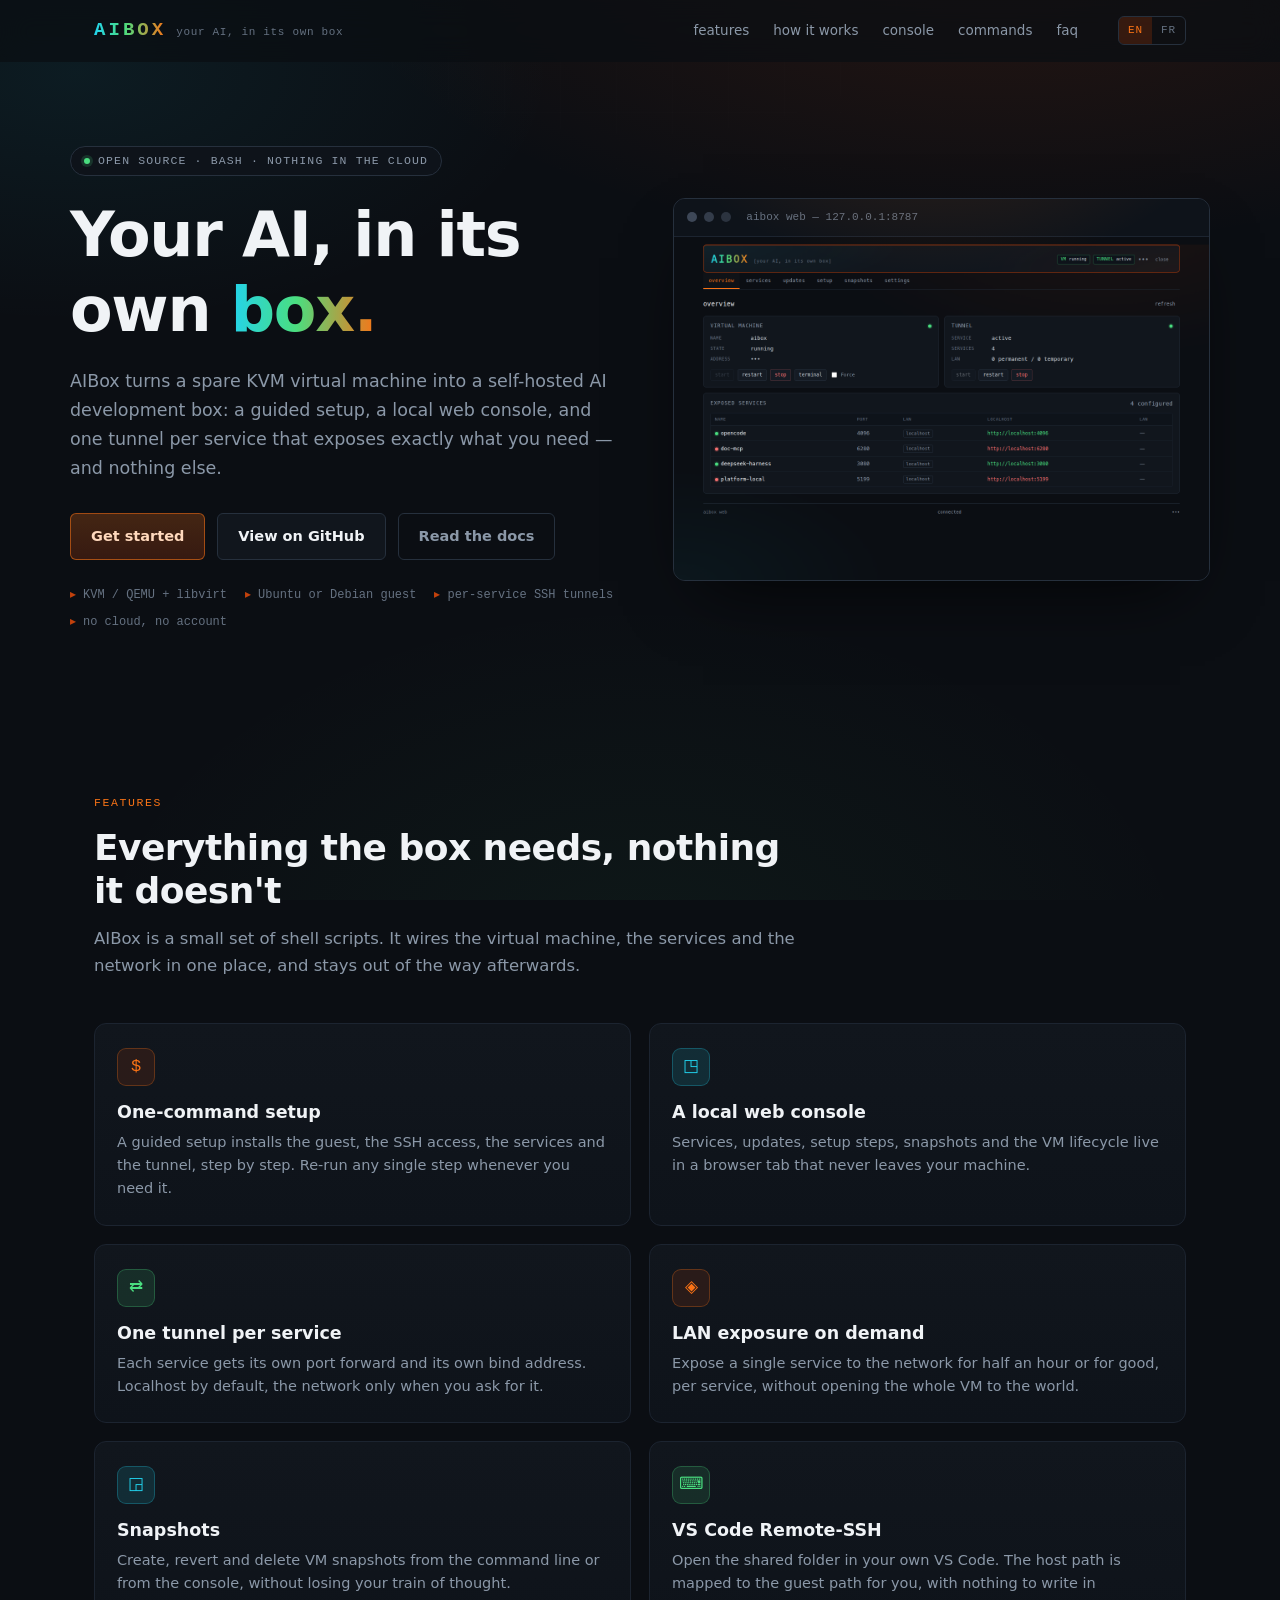
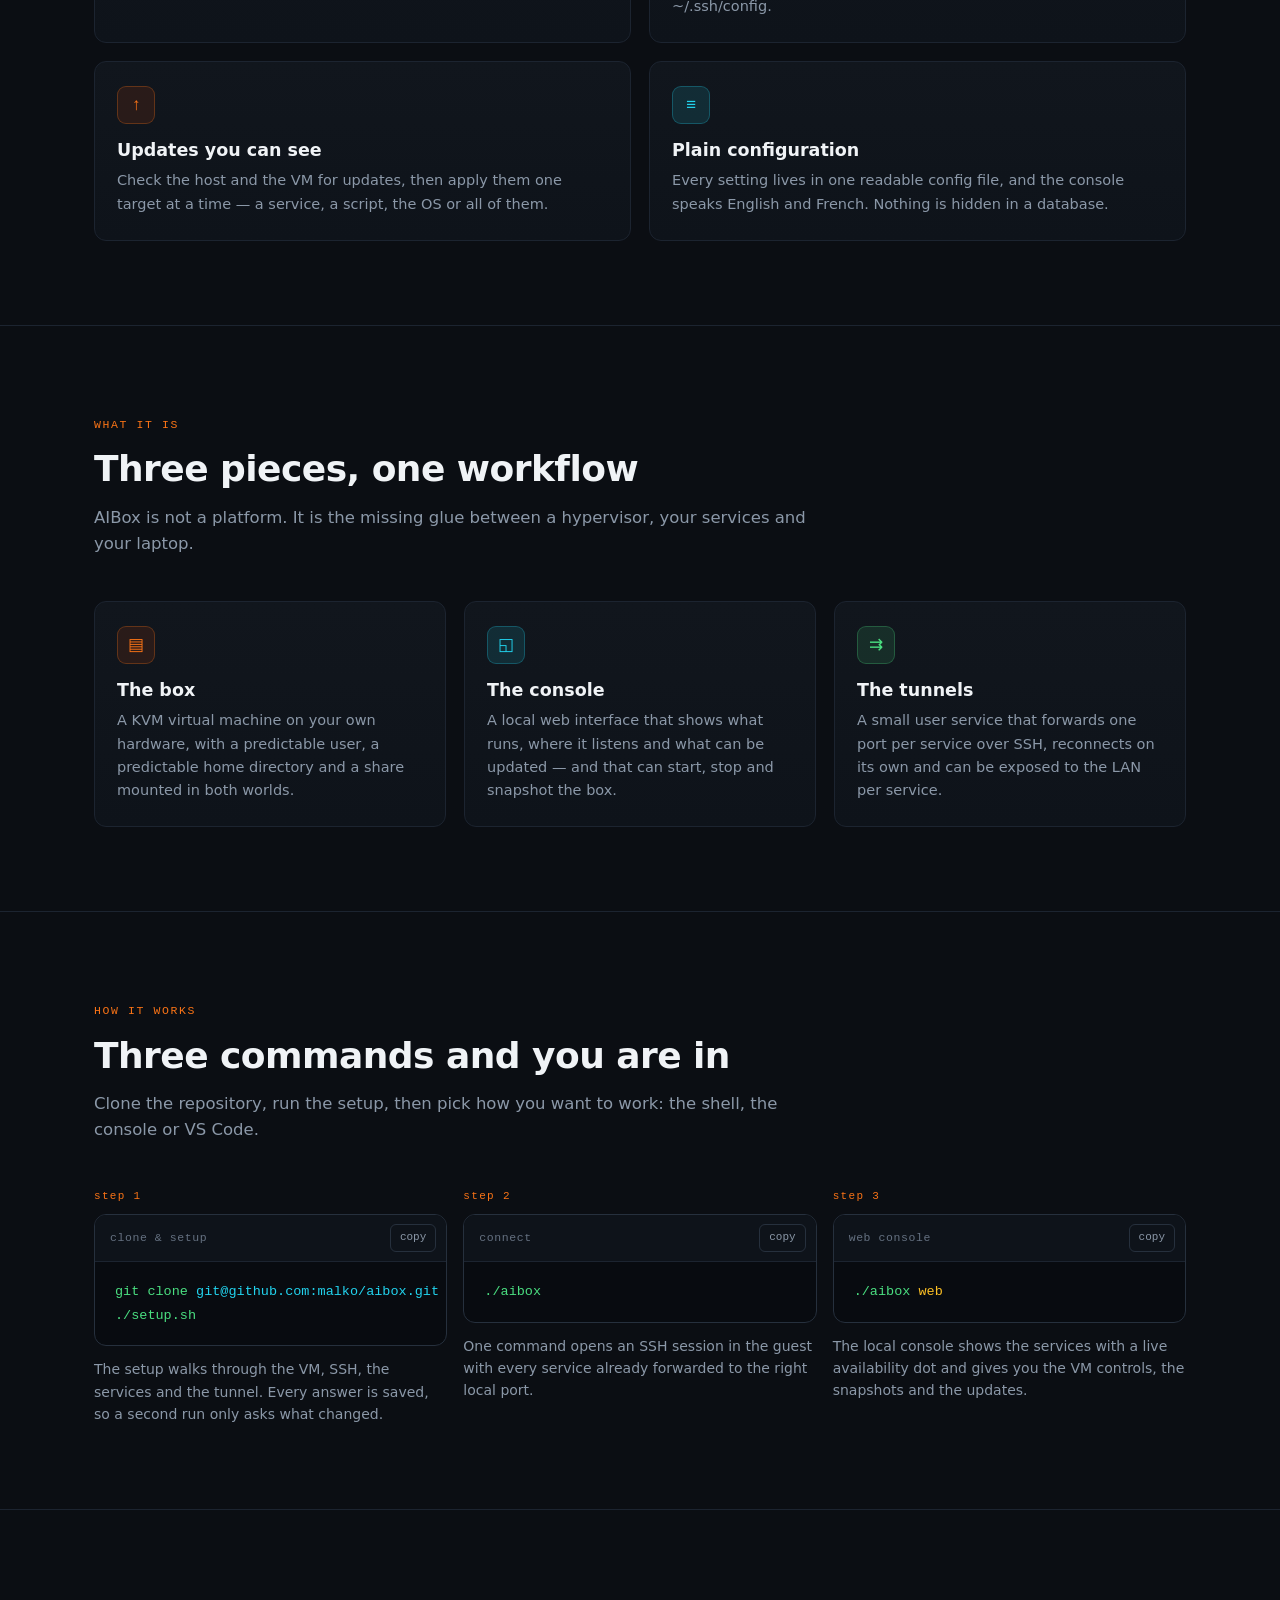
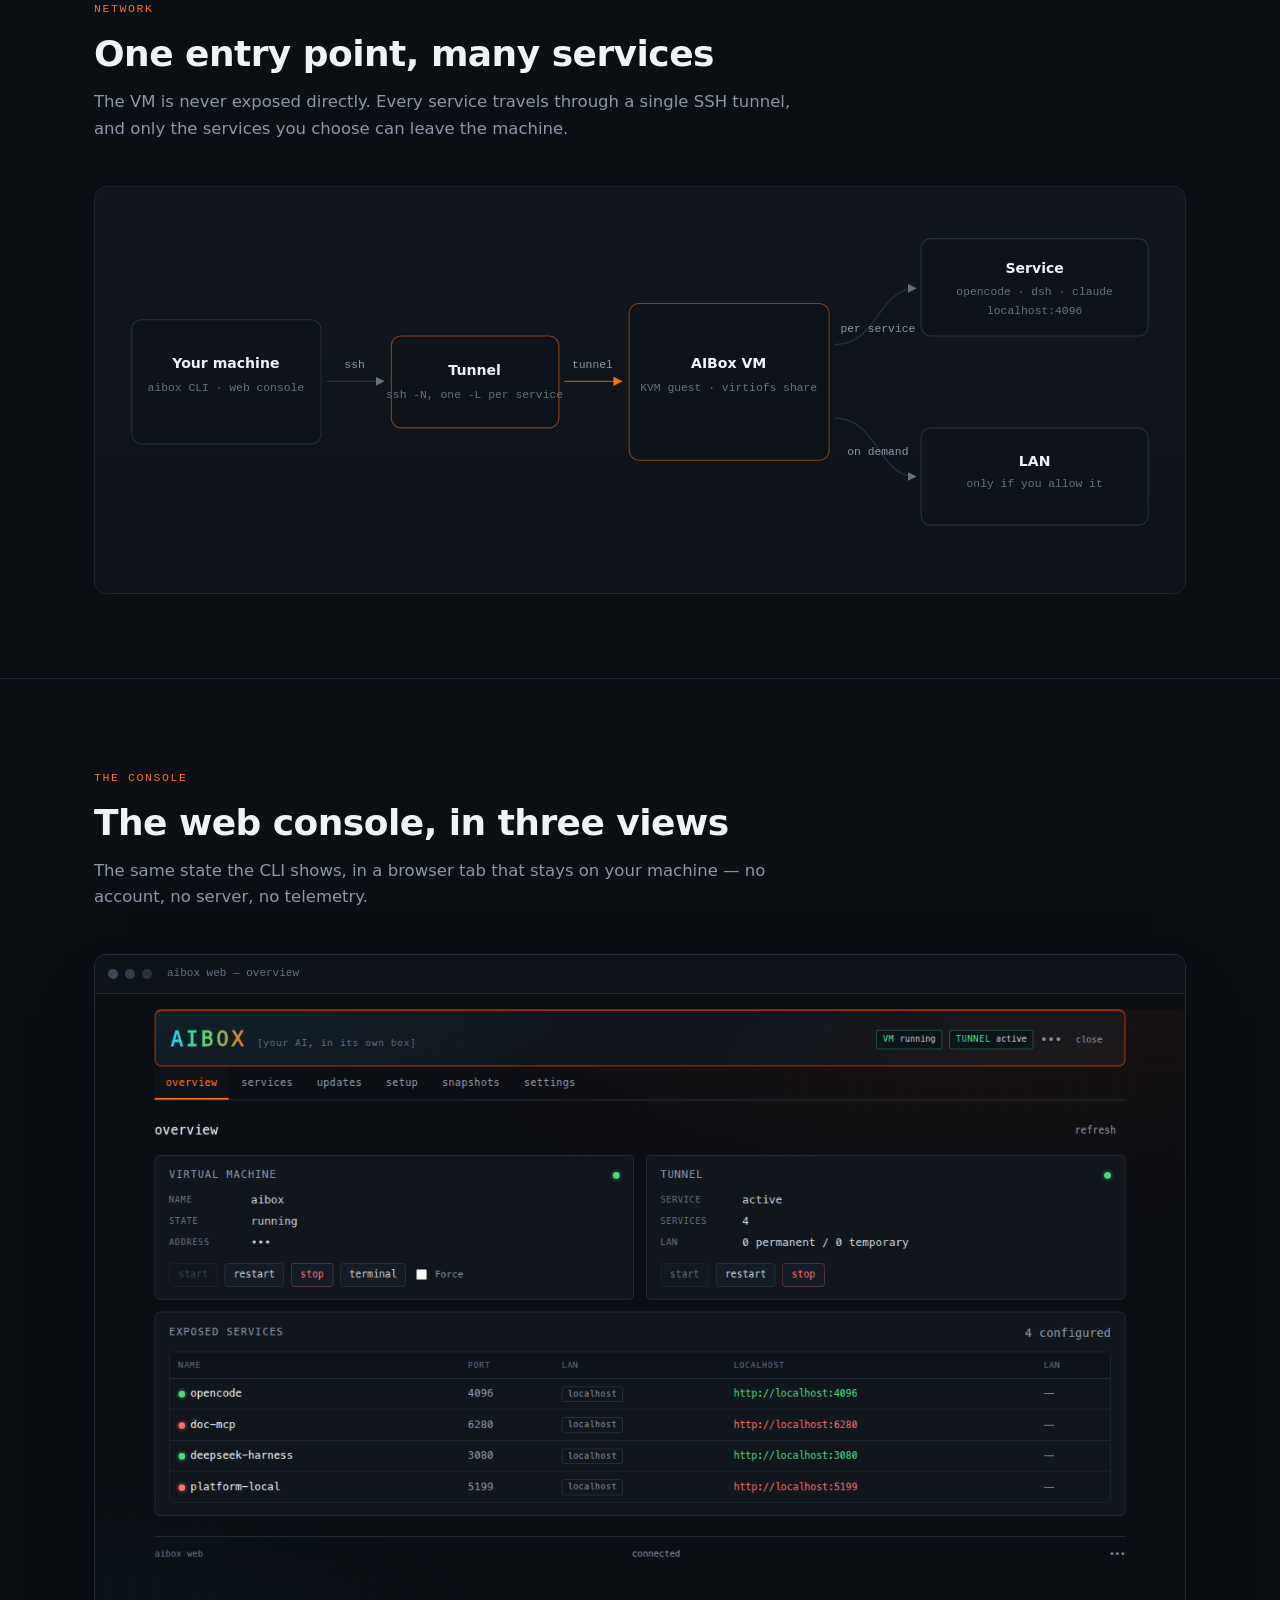
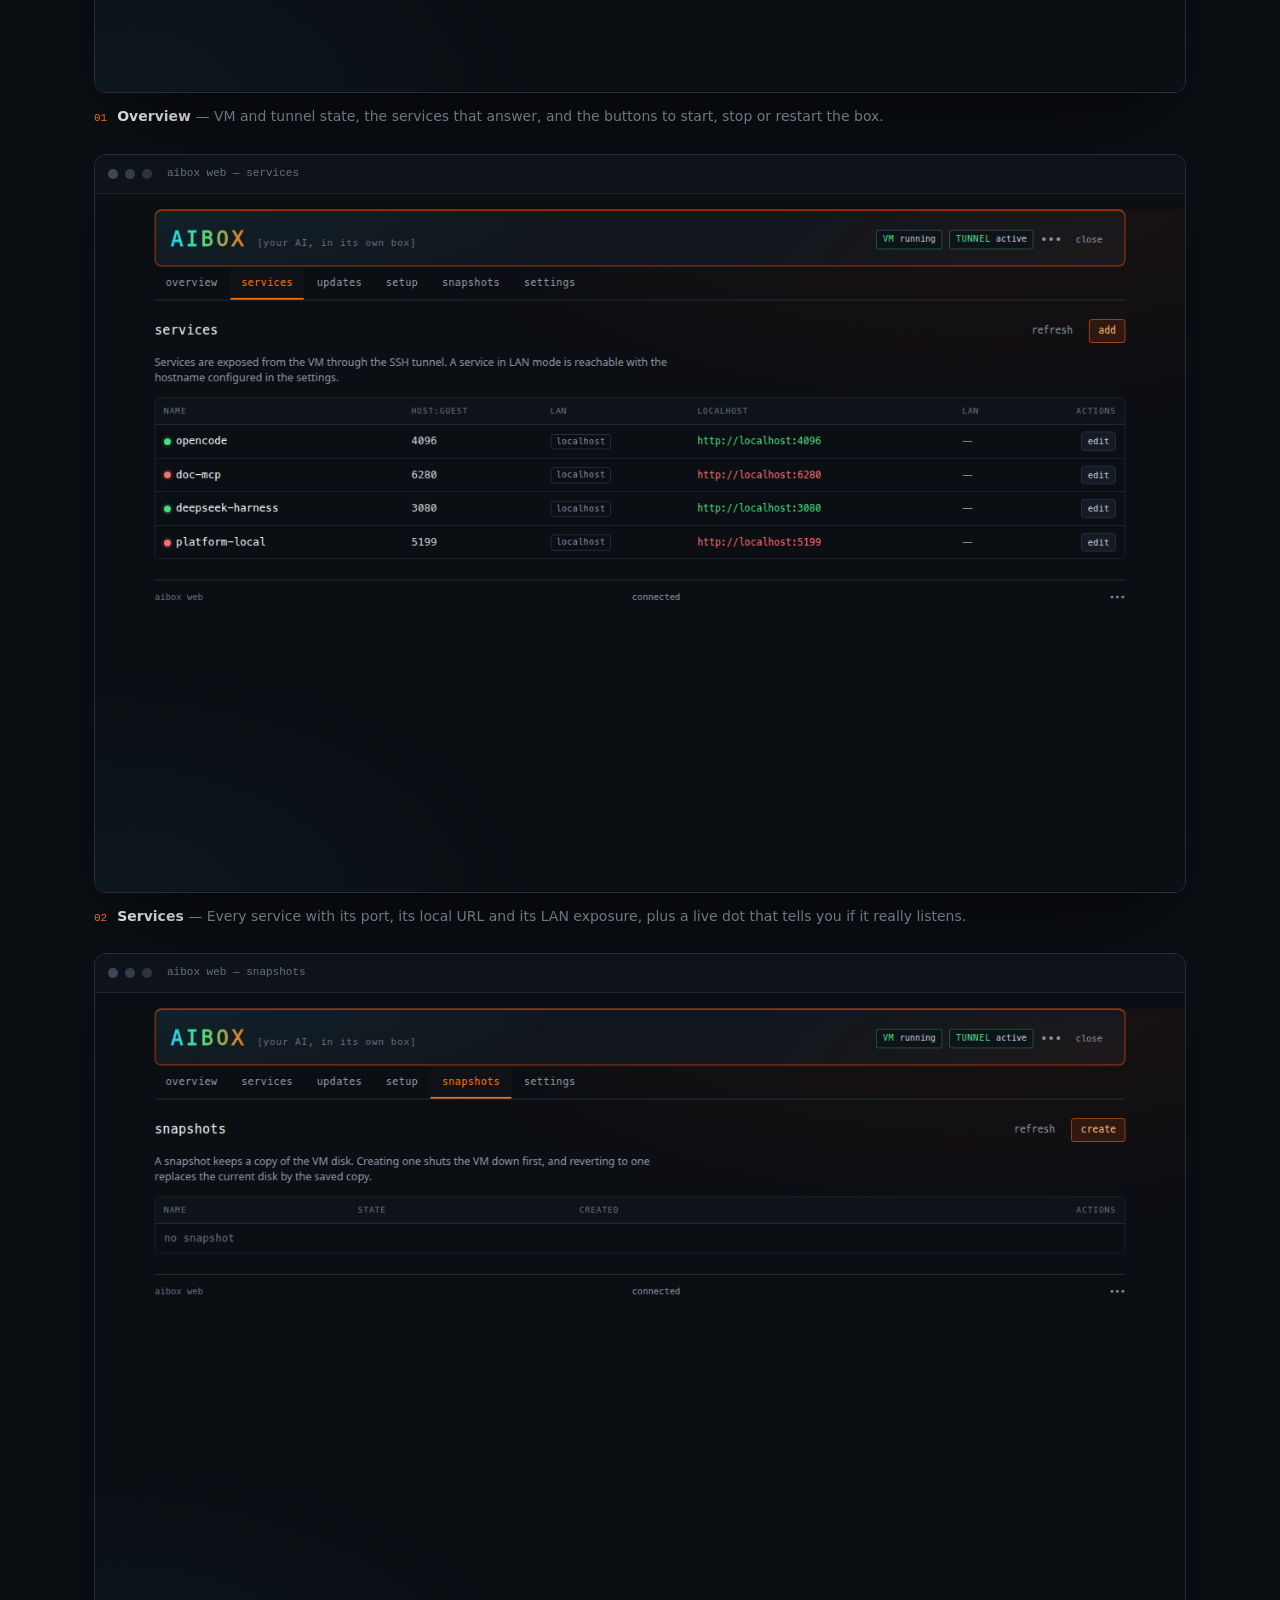
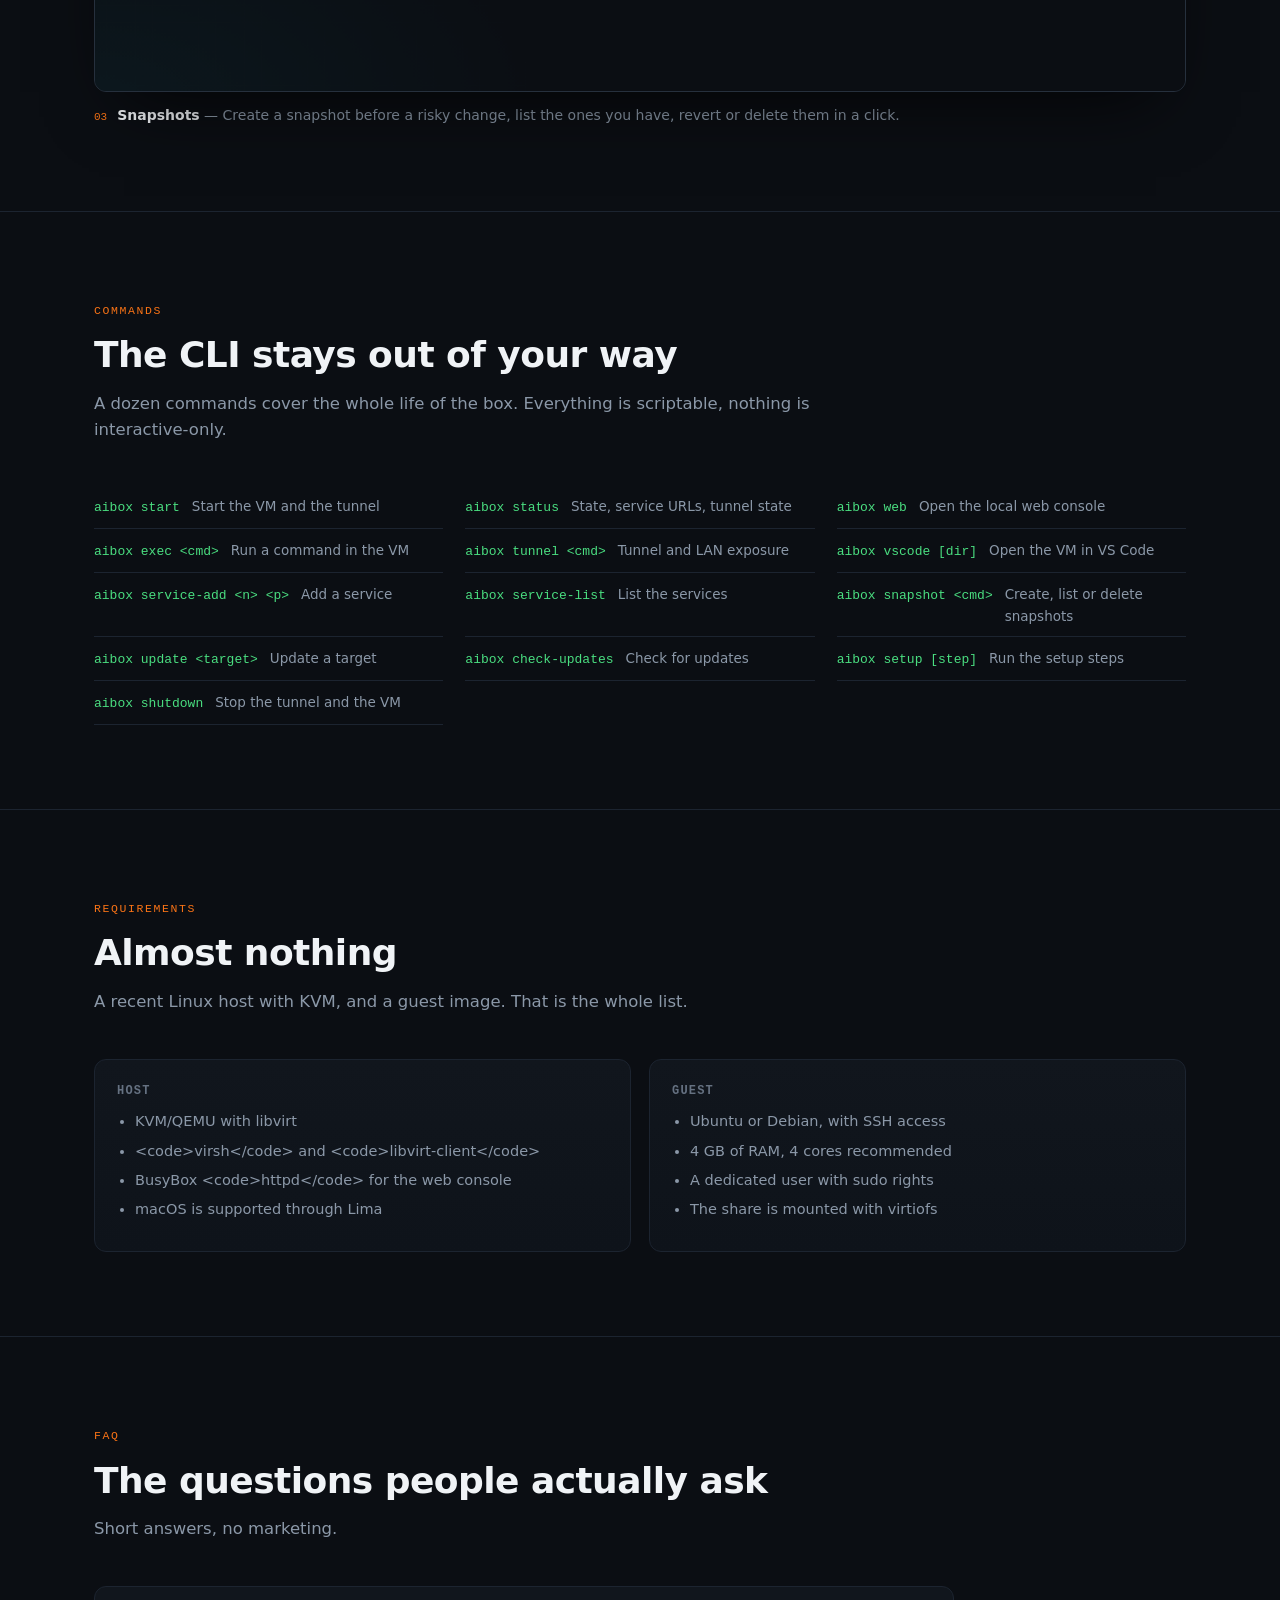
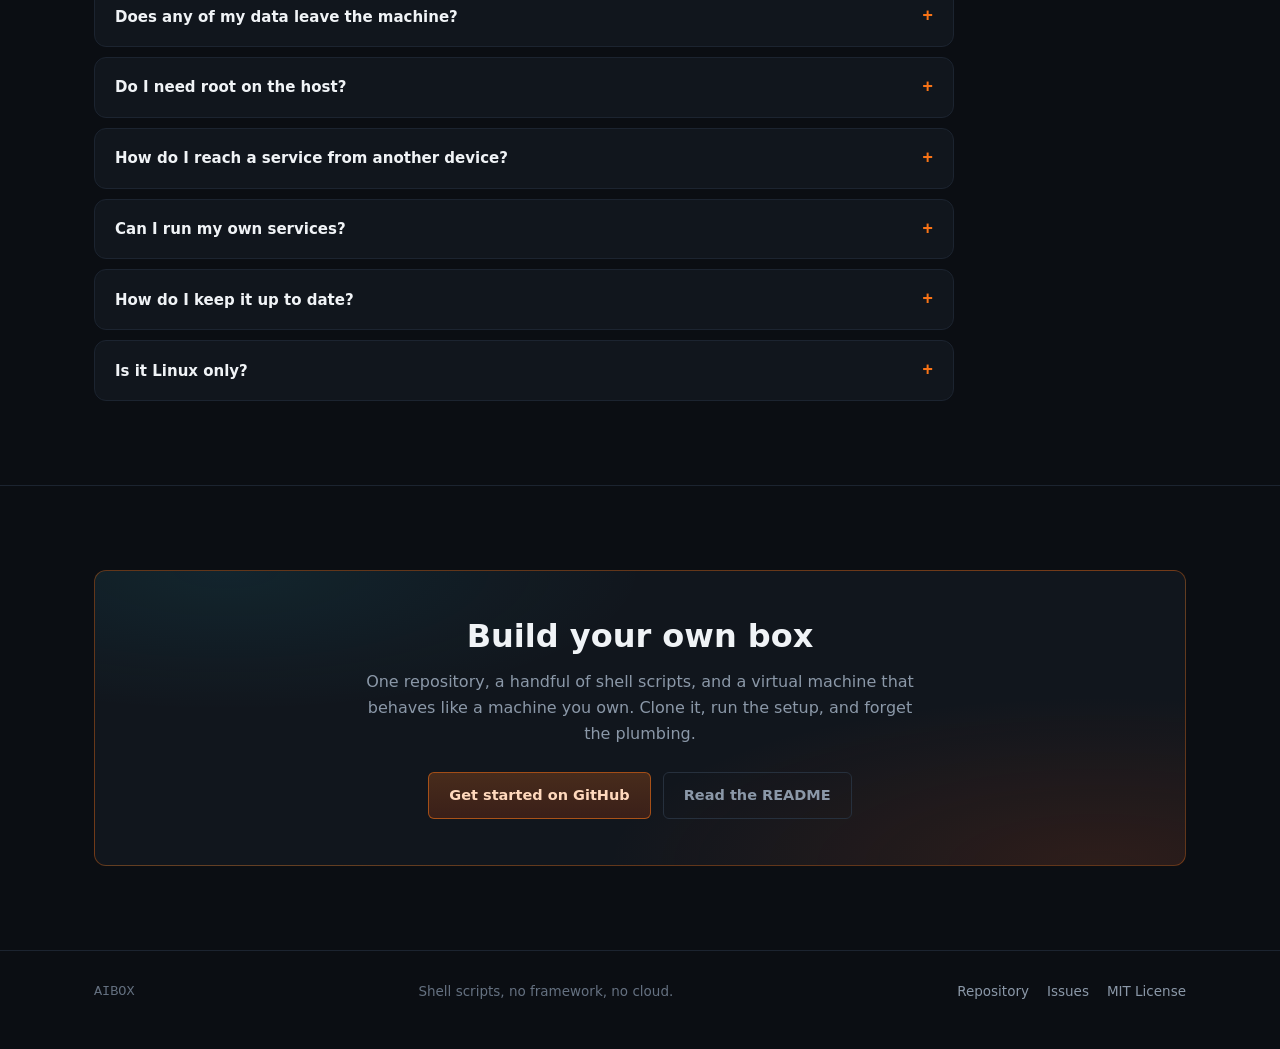
==== index.html @ 28bb6c4d "✨ add the AIBox landing page - present the project with a single page: hero, features, network diagr" ====
<!doctype html>
<html lang="en">
<head>
<meta charset="utf-8">
<meta name="viewport" content="width=device-width, initial-scale=1">
<title data-i18n="meta.title">AIBox — your AI, in its own box</title>
<meta name="description" data-i18n-attr="content:meta.description" content="AIBox turns a KVM virtual machine into a self-hosted AI development box.">
<meta name="theme-color" content="#0b0e13">
<meta name="color-scheme" content="dark">

<meta property="og:type" content="website">
<meta property="og:title" data-i18n-attr="content:meta.title" content="AIBox — your AI, in its own box">
<meta property="og:description" data-i18n-attr="content:meta.description" content="AIBox turns a KVM virtual machine into a self-hosted AI development box.">
<meta property="og:image" content="assets/img/og-image.png">
<meta property="og:url" content="https://malko.github.io/aibox/">
<meta name="twitter:card" content="summary_large_image">

<link rel="icon" href="assets/favicon.svg" type="image/svg+xml">
<link rel="stylesheet" href="assets/site.css">
</head>
<body>
<a class="skip-link" href="#main" data-i18n="nav.main">Skip to content</a>

<header class="site-header" id="site-header">
  <div class="header-inner">
    <a class="brand" href="#top" aria-label="AIBox">
      <span class="brand-name">AIBOX</span>
      <span class="brand-tag" data-i18n="footer.tagline">your AI, in its own box</span>
    </a>

    <nav class="site-nav" id="site-nav" data-i18n-attr="aria-label:nav.sections">
      <a href="#features" data-i18n="nav.features">features</a>
      <a href="#how" data-i18n="nav.how">how it works</a>
      <a href="#console" data-i18n="nav.console">console</a>
      <a href="#commands" data-i18n="nav.commands">commands</a>
      <a href="#faq" data-i18n="nav.faq">faq</a>
    </nav>

    <div class="lang-switch" role="group" data-i18n-attr="aria-label:nav.language">
      <button type="button" data-lang="en" class="active" aria-pressed="true">EN</button>
      <button type="button" data-lang="fr" aria-pressed="false">FR</button>
    </div>

    <button class="nav-toggle" type="button" id="nav-toggle" aria-expanded="false" aria-controls="site-nav" data-i18n="nav.menu">menu</button>
  </div>
</header>

<main id="main">
  <span id="top"></span>

  <!-- Hero ------------------------------------------------------------- -->
  <section class="shell hero">
    <div>
      <span class="eyebrow"><span class="dot"></span><span data-i18n="hero.badge">open source · bash · nothing in the cloud</span></span>

      <h1>
        <span data-i18n="hero.title">Your AI, in its own</span>
        <span class="accent" data-i18n="hero.title.accent">box.</span>
      </h1>

      <p class="hero-lede" data-i18n="hero.lede">
        AIBox turns a spare KVM virtual machine into a self-hosted AI development box.
      </p>

      <div class="hero-actions">
        <a class="btn btn-primary" href="#how" data-i18n="hero.cta.primary">Get started</a>
        <a class="btn" href="https://github.com/malko/aibox" data-i18n="hero.cta.secondary">View on GitHub</a>
        <a class="btn btn-ghost" href="https://github.com/malko/aibox#readme" data-i18n="hero.cta.docs">Read the docs</a>
      </div>

      <div class="hero-meta">
        <span data-i18n="hero.meta.1">KVM / QEMU + libvirt</span>
        <span data-i18n="hero.meta.2">Ubuntu or Debian guest</span>
        <span data-i18n="hero.meta.3">per-service SSH tunnels</span>
        <span data-i18n="hero.meta.4">no cloud, no account</span>
      </div>
    </div>

    <div class="shot reveal">
      <div class="shot-glow"></div>
      <div class="shot-bar">
        <i></i><i></i><i></i>
        <span class="shot-url">aibox web — 127.0.0.1:8787</span>
      </div>
      <img src="assets/img/console-overview.png" alt="The AIBox web console, overview tab" width="1280" height="820">
    </div>
  </section>

  <!-- Features --------------------------------------------------------- -->
  <section class="section" id="features">
    <div class="shell">
      <div class="section-head reveal">
        <span class="section-kicker" data-i18n="features.kicker">features</span>
        <h2 data-i18n="features.title">Everything the box needs, nothing it doesn't</h2>
        <p data-i18n="features.lede">AIBox is a small set of shell scripts.</p>
      </div>

      <div class="grid-2">
        <article class="card reveal">
          <div class="card-icon">$</div>
          <h3 data-i18n="feature.1.title">One-command setup</h3>
          <p data-i18n="feature.1.body">A guided setup installs the guest, the SSH access, the services and the tunnel.</p>
        </article>
        <article class="card reveal">
          <div class="card-icon cyan">◳</div>
          <h3 data-i18n="feature.2.title">A local web console</h3>
          <p data-i18n="feature.2.body">Services, updates, setup steps, snapshots and the VM lifecycle live in a browser tab.</p>
        </article>
        <article class="card reveal">
          <div class="card-icon green">⇄</div>
          <h3 data-i18n="feature.3.title">One tunnel per service</h3>
          <p data-i18n="feature.3.body">Each service gets its own port forward and its own bind address.</p>
        </article>
        <article class="card reveal">
          <div class="card-icon">◈</div>
          <h3 data-i18n="feature.4.title">LAN exposure on demand</h3>
          <p data-i18n="feature.4.body">Expose a single service to the network, per service, without opening the whole VM.</p>
        </article>
        <article class="card reveal">
          <div class="card-icon cyan">◲</div>
          <h3 data-i18n="feature.5.title">Snapshots</h3>
          <p data-i18n="feature.5.body">Create, revert and delete VM snapshots from the command line or from the console.</p>
        </article>
        <article class="card reveal">
          <div class="card-icon green">⌨</div>
          <h3 data-i18n="feature.6.title">VS Code Remote-SSH</h3>
          <p data-i18n="feature.6.body">Open the shared folder in your own VS Code, with the path mapped for you.</p>
        </article>
        <article class="card reveal">
          <div class="card-icon">↑</div>
          <h3 data-i18n="feature.7.title">Updates you can see</h3>
          <p data-i18n="feature.7.body">Check the host and the VM for updates, then apply them one target at a time.</p>
        </article>
        <article class="card reveal">
          <div class="card-icon cyan">≡</div>
          <h3 data-i18n="feature.8.title">Plain configuration</h3>
          <p data-i18n="feature.8.body">Every setting lives in one readable config file, and the console speaks English and French.</p>
        </article>
      </div>
    </div>
  </section>

  <!-- What it is ------------------------------------------------------- -->
  <section class="section" id="what">
    <div class="shell">
      <div class="section-head reveal">
        <span class="section-kicker" data-i18n="what.kicker">what it is</span>
        <h2 data-i18n="what.title">Three pieces, one workflow</h2>
        <p data-i18n="what.lede">AIBox is not a platform.</p>
      </div>

      <div class="grid-3">
        <article class="card reveal">
          <div class="card-icon">▤</div>
          <h3 data-i18n="what.1.title">The box</h3>
          <p data-i18n="what.1.body">A KVM virtual machine on your own hardware.</p>
        </article>
        <article class="card reveal">
          <div class="card-icon cyan">◱</div>
          <h3 data-i18n="what.2.title">The console</h3>
          <p data-i18n="what.2.body">A local web interface that shows what runs.</p>
        </article>
        <article class="card reveal">
          <div class="card-icon green">⇉</div>
          <h3 data-i18n="what.3.title">The tunnels</h3>
          <p data-i18n="what.3.body">A user service forwarding one port per service over SSH.</p>
        </article>
      </div>
    </div>
  </section>

  <!-- How it works ----------------------------------------------------- -->
  <section class="section" id="how">
    <div class="shell">
      <div class="section-head reveal">
        <span class="section-kicker" data-i18n="how.kicker">how it works</span>
        <h2 data-i18n="how.title">Three commands and you are in</h2>
        <p data-i18n="how.lede">Clone the repository, run the setup, then pick how you want to work.</p>
      </div>

      <div class="code-steps">
        <div class="code-step reveal">
          <span class="step-no" data-i18n="how.step1.no">step 1</span>
          <div class="code">
            <div class="code-head">
              <span data-i18n="how.code1.title">clone &amp; setup</span>
              <button class="copy-btn" type="button" data-copy="git clone git@github.com:malko/aibox.git &amp;&amp; cd aibox &amp;&amp; ./setup.sh" data-copy-label="copy.label">copy</button>
            </div>
            <pre><code><span class="c-cmd">git clone</span> <span class="c-path">git@github.com:malko/aibox.git</span> &amp;&amp; <span class="c-cmd">cd</span> aibox
<span class="c-cmd">./setup.sh</span></code></pre>
          </div>
          <p data-i18n="how.step1.body">The setup walks through the VM, SSH, the services and the tunnel.</p>
        </div>

        <div class="code-step reveal">
          <span class="step-no" data-i18n="how.step2.no">step 2</span>
          <div class="code">
            <div class="code-head">
              <span data-i18n="how.code2.title">connect</span>
              <button class="copy-btn" type="button" data-copy="./aibox" data-copy-label="copy.label">copy</button>
            </div>
            <pre><code><span class="c-cmd">./aibox</span></code></pre>
          </div>
          <p data-i18n="how.step2.body">One command opens an SSH session with every service forwarded.</p>
        </div>

        <div class="code-step reveal">
          <span class="step-no" data-i18n="how.step3.no">step 3</span>
          <div class="code">
            <div class="code-head">
              <span data-i18n="how.code3.title">web console</span>
              <button class="copy-btn" type="button" data-copy="./aibox web" data-copy-label="copy.label">copy</button>
            </div>
            <pre><code><span class="c-cmd">./aibox</span> <span class="c-flag">web</span></code></pre>
          </div>
          <p data-i18n="how.step3.body">The local console shows the services with a live availability dot.</p>
        </div>
      </div>
    </div>
  </section>

  <!-- Network ---------------------------------------------------------- -->
  <section class="section" id="network">
    <div class="shell">
      <div class="section-head reveal">
        <span class="section-kicker" data-i18n="network.kicker">network</span>
        <h2 data-i18n="network.title">One entry point, many services</h2>
        <p data-i18n="network.lede">The VM is never exposed directly.</p>
      </div>

      <div class="diagram reveal">
        <svg viewBox="0 0 960 320" role="img" aria-label="Network diagram: your machine connects to the AIBox VM through a tunnel, each service is forwarded to localhost and can be exposed to the LAN on demand.">
          <defs>
            <marker id="arrow" viewBox="0 0 10 10" refX="9" refY="5" markerWidth="7" markerHeight="7" orient="auto-start-reverse">
              <path d="M 0 0 L 10 5 L 0 10 z" class="dg-arrow" />
            </marker>
            <marker id="arrow-accent" viewBox="0 0 10 10" refX="9" refY="5" markerWidth="7" markerHeight="7" orient="auto-start-reverse">
              <path d="M 0 0 L 10 5 L 0 10 z" class="dg-arrow accent" />
            </marker>
          </defs>

          <rect class="dg-box" x="10" y="95" width="175" height="115" rx="9" />
          <text class="dg-label" x="97" y="140" text-anchor="middle" data-i18n="network.host">Your machine</text>
          <text class="dg-sub" x="97" y="161" text-anchor="middle" data-i18n="network.host.sub">aibox CLI · web console</text>

          <line class="dg-line" x1="190" y1="152" x2="243" y2="152" marker-end="url(#arrow)" />
          <text class="dg-text" x="216" y="140" text-anchor="middle" data-i18n="network.tag1">ssh</text>

          <rect class="dg-box accent" x="250" y="110" width="155" height="85" rx="9" />
          <text class="dg-label" x="327" y="146" text-anchor="middle" data-i18n="network.tunnel">Tunnel</text>
          <text class="dg-sub" x="327" y="167" text-anchor="middle" data-i18n="network.tunnel.sub">ssh -N, one -L per service</text>

          <line class="dg-line accent" x1="410" y1="152" x2="463" y2="152" marker-end="url(#arrow-accent)" />
          <text class="dg-text" x="436" y="140" text-anchor="middle" data-i18n="network.tag2">tunnel</text>

          <rect class="dg-box accent" x="470" y="80" width="185" height="145" rx="9" />
          <text class="dg-label" x="562" y="140" text-anchor="middle" data-i18n="network.vm">AIBox VM</text>
          <text class="dg-sub" x="562" y="161" text-anchor="middle" data-i18n="network.vm.sub">KVM guest · virtiofs share</text>

          <path class="dg-line" d="M 660 118 C 700 118 700 66 735 66" marker-end="url(#arrow)" />
          <text class="dg-text" x="700" y="106" text-anchor="middle" data-i18n="network.tag3">per service</text>

          <rect class="dg-box" x="740" y="20" width="210" height="90" rx="9" />
          <text class="dg-label" x="845" y="52" text-anchor="middle" data-i18n="network.service">Service</text>
          <text class="dg-sub" x="845" y="72" text-anchor="middle" data-i18n="network.service.sub">opencode · dsh · claude</text>
          <text class="dg-sub" x="845" y="90" text-anchor="middle" data-i18n="network.localhost">localhost:4096</text>

          <path class="dg-line" d="M 660 186 C 700 186 700 240 735 240" marker-end="url(#arrow)" />
          <text class="dg-text" x="700" y="220" text-anchor="middle" data-i18n="network.tag4">on demand</text>

          <rect class="dg-box" x="740" y="195" width="210" height="90" rx="9" />
          <text class="dg-label" x="845" y="230" text-anchor="middle" data-i18n="network.lan">LAN</text>
          <text class="dg-sub" x="845" y="250" text-anchor="middle" data-i18n="network.lan.sub">only when you allow it</text>
        </svg>
      </div>
    </div>
  </section>

  <!-- Console ---------------------------------------------------------- -->
  <section class="section" id="console">
    <div class="shell">
      <div class="section-head reveal">
        <span class="section-kicker" data-i18n="console.kicker">the console</span>
        <h2 data-i18n="console.title">The web console, in three views</h2>
        <p data-i18n="console.lede">The same state the CLI shows, in a browser tab that stays on your machine.</p>
      </div>

      <div class="showcase">
        <figure class="reveal">
          <div class="shot">
            <div class="shot-bar">
              <i></i><i></i><i></i>
              <span class="shot-url">aibox web — overview</span>
            </div>
            <img src="assets/img/console-overview.png" alt="Overview tab of the AIBox web console" width="1280" height="820">
          </div>
          <figcaption><span class="n">01</span><span><b data-i18n="console.1.title">Overview</b> — <span data-i18n="console.1.body">VM and tunnel state.</span></span></figcaption>
        </figure>

        <figure class="reveal">
          <div class="shot">
            <div class="shot-bar">
              <i></i><i></i><i></i>
              <span class="shot-url">aibox web — services</span>
            </div>
            <img src="assets/img/console-services.png" alt="Services tab of the AIBox web console" width="1280" height="820">
          </div>
          <figcaption><span class="n">02</span><span><b data-i18n="console.2.title">Services</b> — <span data-i18n="console.2.body">Every service with its port.</span></span></figcaption>
        </figure>

        <figure class="reveal">
          <div class="shot">
            <div class="shot-bar">
              <i></i><i></i><i></i>
              <span class="shot-url">aibox web — snapshots</span>
            </div>
            <img src="assets/img/console-snapshots.png" alt="Snapshots tab of the AIBox web console" width="1280" height="820">
          </div>
          <figcaption><span class="n">03</span><span><b data-i18n="console.3.title">Snapshots</b> — <span data-i18n="console.3.body">Create a snapshot before a risky change.</span></span></figcaption>
        </figure>
      </div>
    </div>
  </section>

  <!-- Commands --------------------------------------------------------- -->
  <section class="section" id="commands">
    <div class="shell">
      <div class="section-head reveal">
        <span class="section-kicker" data-i18n="commands.kicker">commands</span>
        <h2 data-i18n="commands.title">The CLI stays out of your way</h2>
        <p data-i18n="commands.lede">A dozen commands cover the whole life of the box.</p>
      </div>

      <div class="cmd-list reveal">
        <div class="cmd"><code>aibox start</code><span data-i18n="cmd.start">Start the VM and the tunnel</span></div>
        <div class="cmd"><code>aibox status</code><span data-i18n="cmd.status">State, service URLs, tunnel state</span></div>
        <div class="cmd"><code>aibox web</code><span data-i18n="cmd.web">Open the local web console</span></div>
        <div class="cmd"><code>aibox exec &lt;cmd&gt;</code><span data-i18n="cmd.exec">Run a command in the VM</span></div>
        <div class="cmd"><code>aibox tunnel &lt;cmd&gt;</code><span data-i18n="cmd.tunnel">Tunnel and LAN exposure</span></div>
        <div class="cmd"><code>aibox vscode [dir]</code><span data-i18n="cmd.vscode">Open the VM in VS Code</span></div>
        <div class="cmd"><code>aibox service-add &lt;n&gt; &lt;p&gt;</code><span data-i18n="cmd.service-add">Add a service</span></div>
        <div class="cmd"><code>aibox service-list</code><span data-i18n="cmd.service-list">List the services</span></div>
        <div class="cmd"><code>aibox snapshot &lt;cmd&gt;</code><span data-i18n="cmd.snapshot">Create, list or delete snapshots</span></div>
        <div class="cmd"><code>aibox update &lt;target&gt;</code><span data-i18n="cmd.update">Update a target</span></div>
        <div class="cmd"><code>aibox check-updates</code><span data-i18n="cmd.check">Check for updates</span></div>
        <div class="cmd"><code>aibox setup [step]</code><span data-i18n="cmd.setup">Run the setup steps</span></div>
        <div class="cmd"><code>aibox shutdown</code><span data-i18n="cmd.shutdown">Stop the tunnel and the VM</span></div>
      </div>
    </div>
  </section>

  <!-- Requirements ----------------------------------------------------- -->
  <section class="section" id="requirements">
    <div class="shell">
      <div class="section-head reveal">
        <span class="section-kicker" data-i18n="req.kicker">requirements</span>
        <h2 data-i18n="req.title">Almost nothing</h2>
        <p data-i18n="req.lede">A recent Linux host with KVM, and a guest image.</p>
      </div>

      <div class="req">
        <div class="card reveal">
          <h3 data-i18n="req.host.title">host</h3>
          <ul>
            <li data-i18n="req.host.1">KVM/QEMU with libvirt</li>
            <li data-i18n="req.host.2"><code>virsh</code> and <code>libvirt-client</code></li>
            <li data-i18n="req.host.3">BusyBox <code>httpd</code> for the web console</li>
            <li data-i18n="req.host.4">macOS is supported through Lima</li>
          </ul>
        </div>
        <div class="card reveal">
          <h3 data-i18n="req.guest.title">guest</h3>
          <ul>
            <li data-i18n="req.guest.1">Ubuntu or Debian, with SSH access</li>
            <li data-i18n="req.guest.2">4 GB of RAM, 4 cores recommended</li>
            <li data-i18n="req.guest.3">A dedicated user with sudo rights</li>
            <li data-i18n="req.guest.4">The share is mounted with virtiofs</li>
          </ul>
        </div>
      </div>
    </div>
  </section>

  <!-- FAQ -------------------------------------------------------------- -->
  <section class="section" id="faq">
    <div class="shell">
      <div class="section-head reveal">
        <span class="section-kicker" data-i18n="faq.kicker">faq</span>
        <h2 data-i18n="faq.title">The questions people actually ask</h2>
        <p data-i18n="faq.lede">Short answers, no marketing.</p>
      </div>

      <div class="faq reveal">
        <details>
          <summary data-i18n="faq.1.q">Does any of my data leave the machine?</summary>
          <div class="answer" data-i18n="faq.1.a">No.</div>
        </details>
        <details>
          <summary data-i18n="faq.2.q">Do I need root on the host?</summary>
          <div class="answer" data-i18n="faq.2.a">Only for a few setup steps.</div>
        </details>
        <details>
          <summary data-i18n="faq.3.q">How do I reach a service from another device?</summary>
          <div class="answer" data-i18n="faq.3.a">Expose that service on the LAN.</div>
        </details>
        <details>
          <summary data-i18n="faq.4.q">Can I run my own services?</summary>
          <div class="answer" data-i18n="faq.4.a">Yes.</div>
        </details>
        <details>
          <summary data-i18n="faq.5.q">How do I keep it up to date?</summary>
          <div class="answer" data-i18n="faq.5.a">Check for updates, then apply them.</div>
        </details>
        <details>
          <summary data-i18n="faq.6.q">Is it Linux only?</summary>
          <div class="answer" data-i18n="faq.6.a">The host scripts run on Linux.</div>
        </details>
      </div>
    </div>
  </section>

  <!-- CTA -------------------------------------------------------------- -->
  <section class="section">
    <div class="shell">
      <div class="cta reveal">
        <h2 data-i18n="cta.title">Build your own box</h2>
        <p data-i18n="cta.lede">One repository, a handful of shell scripts, and a virtual machine that behaves like a machine you own.</p>
        <div class="hero-actions">
          <a class="btn btn-primary" href="https://github.com/malko/aibox" data-i18n="cta.button">Get started on GitHub</a>
          <a class="btn btn-ghost" href="https://github.com/malko/aibox#readme" data-i18n="cta.secondary">Read the README</a>
        </div>
      </div>
    </div>
  </section>
</main>

<footer class="site-footer">
  <div class="shell footer-inner">
    <span class="mono">AIBOX</span>
    <span class="dim" data-i18n="footer.made">Shell scripts, no framework, no cloud.</span>
    <nav class="footer-links" data-i18n-attr="aria-label:footer.links">
      <a href="https://github.com/malko/aibox" data-i18n="footer.repo">Repository</a>
      <a href="https://github.com/malko/aibox/issues" data-i18n="footer.issues">Issues</a>
      <a href="https://github.com/malko/aibox/blob/main/LICENSE" data-i18n="footer.license">MIT License</a>
    </nav>
  </div>
</footer>

<script src="assets/i18n.js"></script>
<script src="assets/site.js"></script>
</body>
</html>
---- assets/site.css ----
/* AIBox — landing page.
   Same design language as the local web console: dark terminal palette,
   orange brand, cyan and green accents, monospaced details. */

:root {
  --bg: #0b0e13;
  --bg-alt: #0e131a;
  --panel: #11161d;
  --panel-2: #151b24;
  --border: #26303d;
  --border-soft: #1c2430;
  --text: #c9d1d9;
  --text-strong: #f0f3f6;
  --muted: #8b98a8;
  --dim: #657181;
  --orange: #c2410c;
  --orange-bright: #f97316;
  --green: #4ade80;
  --yellow: #fbbf24;
  --red: #f87171;
  --cyan: #22d3ee;
  --font-ui: system-ui, -apple-system, "Segoe UI", Roboto, "Helvetica Neue", Arial, sans-serif;
  --font-mono: ui-monospace, SFMono-Regular, Menlo, Monaco, Consolas, "Liberation Mono", "Courier New", monospace;
  --radius: 6px;
  --radius-lg: 12px;
  --shell: 1140px;
  --header-h: 62px;
}

* { box-sizing: border-box; }

html { scroll-behavior: smooth; scroll-padding-top: calc(var(--header-h) + 18px); }

body {
  margin: 0;
  background: var(--bg);
  color: var(--text);
  font-family: var(--font-ui);
  font-size: 16px;
  line-height: 1.6;
  -webkit-font-smoothing: antialiased;
  overflow-x: hidden;
}

body::before {
  content: "";
  position: fixed;
  inset: 0;
  z-index: -1;
  pointer-events: none;
  background:
    radial-gradient(1100px 520px at 78% -8%, rgba(194, 65, 12, 0.16), transparent 62%),
    radial-gradient(800px 420px at 6% 8%, rgba(34, 211, 238, 0.07), transparent 60%),
    radial-gradient(900px 600px at 50% 108%, rgba(74, 222, 128, 0.05), transparent 62%),
    var(--bg);
}

body::after {
  content: "";
  position: fixed;
  inset: 0;
  z-index: -1;
  pointer-events: none;
  opacity: 0.35;
  background-image:
    linear-gradient(rgba(255, 255, 255, 0.022) 1px, transparent 1px),
    linear-gradient(90deg, rgba(255, 255, 255, 0.022) 1px, transparent 1px);
  background-size: 56px 56px;
  mask-image: radial-gradient(ellipse 90% 60% at 50% 0%, #000 20%, transparent 78%);
  -webkit-mask-image: radial-gradient(ellipse 90% 60% at 50% 0%, #000 20%, transparent 78%);
}

h1, h2, h3, h4 { color: var(--text-strong); line-height: 1.2; margin: 0; font-weight: 700; }
p { margin: 0; }
a { color: var(--cyan); text-decoration: none; }
a:hover { text-decoration: underline; }
img { max-width: 100%; display: block; }
button { font: inherit; cursor: pointer; }

.shell {
  max-width: var(--shell);
  margin: 0 auto;
  padding: 0 24px;
}

.mono { font-family: var(--font-mono); }
.muted { color: var(--muted); }
.dim { color: var(--dim); }

.skip-link {
  position: absolute;
  left: -9999px;
  top: 0;
  background: var(--orange);
  color: #fff;
  padding: 10px 16px;
  border-radius: 0 0 var(--radius) 0;
  z-index: 100;
}
.skip-link:focus { left: 0; }

/* Header ------------------------------------------------------------------ */

.site-header {
  position: sticky;
  top: 0;
  z-index: 40;
  height: var(--header-h);
  display: flex;
  align-items: center;
  background: rgba(11, 14, 19, 0.72);
  backdrop-filter: blur(14px);
  -webkit-backdrop-filter: blur(14px);
  border-bottom: 1px solid transparent;
  transition: border-color 0.2s ease, background 0.2s ease;
}
.site-header.scrolled {
  border-bottom-color: var(--border-soft);
  background: rgba(11, 14, 19, 0.92);
}

.header-inner {
  max-width: var(--shell);
  margin: 0 auto;
  width: 100%;
  padding: 0 24px;
  display: flex;
  align-items: center;
  gap: 20px;
}

.brand {
  display: flex;
  align-items: baseline;
  gap: 10px;
  flex-shrink: 0;
}

.brand-name {
  font-family: var(--font-mono);
  font-size: 19px;
  font-weight: 800;
  letter-spacing: 0.16em;
  background: linear-gradient(90deg, var(--cyan), var(--green) 42%, var(--orange-bright));
  -webkit-background-clip: text;
  background-clip: text;
  color: transparent;
}

.brand-tag {
  font-family: var(--font-mono);
  font-size: 11px;
  color: var(--dim);
  letter-spacing: 0.06em;
  white-space: nowrap;
}

.site-nav {
  margin-left: auto;
  display: flex;
  align-items: center;
  gap: 4px;
}

.site-nav a {
  color: var(--muted);
  font-size: 13.5px;
  padding: 6px 10px;
  border-radius: var(--radius);
  transition: color 0.15s ease, background 0.15s ease;
}
.site-nav a:hover { color: var(--text-strong); background: rgba(255, 255, 255, 0.04); text-decoration: none; }

.lang-switch {
  display: flex;
  border: 1px solid var(--border);
  border-radius: var(--radius);
  overflow: hidden;
  margin-left: 10px;
  flex-shrink: 0;
}
.lang-switch button {
  background: transparent;
  border: 0;
  color: var(--dim);
  font-family: var(--font-mono);
  font-size: 11px;
  letter-spacing: 0.08em;
  padding: 5px 9px;
  transition: color 0.15s ease, background 0.15s ease;
}
.lang-switch button:hover { color: var(--text); }
.lang-switch button.active { background: rgba(194, 65, 12, 0.22); color: var(--orange-bright); }

.nav-toggle {
  display: none;
  background: transparent;
  border: 1px solid var(--border);
  border-radius: var(--radius);
  color: var(--muted);
  padding: 5px 9px;
  margin-left: auto;
}

/* Hero -------------------------------------------------------------------- */

.hero {
  padding: 84px 0 72px;
  display: grid;
  grid-template-columns: minmax(0, 1.02fr) minmax(0, 1fr);
  gap: 56px;
  align-items: center;
}

.eyebrow {
  display: inline-flex;
  align-items: center;
  gap: 8px;
  font-family: var(--font-mono);
  font-size: 11.5px;
  letter-spacing: 0.1em;
  text-transform: uppercase;
  color: var(--muted);
  border: 1px solid var(--border);
  border-radius: 100px;
  padding: 5px 13px;
  background: var(--bg-alt);
}
.eyebrow .dot {
  width: 6px;
  height: 6px;
  border-radius: 50%;
  background: var(--green);
  box-shadow: 0 0 0 3px rgba(74, 222, 128, 0.16);
}

.hero h1 {
  font-size: clamp(38px, 5.4vw, 62px);
  letter-spacing: -0.02em;
  margin: 22px 0 0;
}
.hero h1 .accent {
  background: linear-gradient(92deg, var(--cyan), var(--green) 45%, var(--orange-bright));
  -webkit-background-clip: text;
  background-clip: text;
  color: transparent;
}

.hero-lede {
  margin-top: 20px;
  font-size: 17.5px;
  line-height: 1.65;
  color: var(--muted);
  max-width: 54ch;
}

.hero-actions {
  display: flex;
  flex-wrap: wrap;
  gap: 12px;
  margin-top: 30px;
}

.hero-meta {
  margin-top: 26px;
  display: flex;
  flex-wrap: wrap;
  gap: 8px 18px;
  font-family: var(--font-mono);
  font-size: 12px;
  color: var(--dim);
}
.hero-meta span { display: inline-flex; align-items: center; gap: 7px; }
.hero-meta span::before { content: "▸"; color: var(--orange); }

/* Buttons ----------------------------------------------------------------- */

.btn {
  display: inline-flex;
  align-items: center;
  justify-content: center;
  gap: 8px;
  padding: 11px 20px;
  border-radius: var(--radius);
  border: 1px solid var(--border);
  background: var(--panel);
  color: var(--text-strong);
  font-size: 14.5px;
  font-weight: 600;
  transition: transform 0.12s ease, border-color 0.15s ease, background 0.15s ease, color 0.15s ease;
}
.btn:hover { border-color: var(--muted); background: var(--panel-2); text-decoration: none; transform: translateY(-1px); }
.btn:active { transform: translateY(0); }

.btn-primary {
  background: linear-gradient(180deg, rgba(249, 115, 22, 0.24), rgba(194, 65, 12, 0.24));
  border-color: rgba(249, 115, 22, 0.55);
  color: #ffd9bd;
}
.btn-primary:hover { background: rgba(194, 65, 12, 0.34); border-color: var(--orange-bright); }

.btn-ghost { background: transparent; color: var(--muted); }
.btn-ghost:hover { color: var(--text-strong); }

.btn-sm { padding: 7px 13px; font-size: 13px; font-weight: 500; }

:focus-visible { outline: 2px solid var(--orange-bright); outline-offset: 2px; border-radius: 3px; }

/* Screenshot frame -------------------------------------------------------- */

.shot {
  position: relative;
  border: 1px solid var(--border);
  border-radius: var(--radius-lg);
  background: var(--panel);
  overflow: hidden;
  box-shadow:
    0 30px 70px -30px rgba(0, 0, 0, 0.85),
    0 0 0 1px rgba(255, 255, 255, 0.02) inset;
}
.shot-bar {
  display: flex;
  align-items: center;
  gap: 7px;
  padding: 10px 13px;
  border-bottom: 1px solid var(--border-soft);
  background: var(--bg-alt);
}
.shot-bar i {
  width: 10px;
  height: 10px;
  border-radius: 50%;
  background: var(--border);
}
.shot-bar i:nth-child(1) { background: #3d4757; }
.shot-bar i:nth-child(2) { background: #333c4a; }
.shot-bar i:nth-child(3) { background: #2b333f; }
.shot-bar .shot-url {
  margin-left: 8px;
  font-family: var(--font-mono);
  font-size: 11px;
  color: var(--dim);
  overflow: hidden;
  text-overflow: ellipsis;
  white-space: nowrap;
}
.shot img { width: 100%; height: auto; display: block; }
.shot-glow {
  position: absolute;
  inset: -40% -10% auto -10%;
  height: 60%;
  background: radial-gradient(ellipse at 50% 0%, rgba(249, 115, 22, 0.20), transparent 70%);
  pointer-events: none;
}

/* Sections ---------------------------------------------------------------- */

.section { padding: 84px 0; }
.section + .section { border-top: 1px solid var(--border-soft); }

.section-head { max-width: 720px; margin-bottom: 44px; }
.section-kicker {
  font-family: var(--font-mono);
  font-size: 11.5px;
  letter-spacing: 0.14em;
  text-transform: uppercase;
  color: var(--orange-bright);
}
.section-head h2 {
  font-size: clamp(26px, 3.2vw, 36px);
  margin: 12px 0 0;
  letter-spacing: -0.015em;
}
.section-head p { margin-top: 14px; color: var(--muted); font-size: 16.5px; }

/* Cards ------------------------------------------------------------------- */

.grid-3 { display: grid; grid-template-columns: repeat(3, minmax(0, 1fr)); gap: 18px; }
.grid-2 { display: grid; grid-template-columns: repeat(2, minmax(0, 1fr)); gap: 18px; }

.card {
  position: relative;
  border: 1px solid var(--border-soft);
  border-radius: var(--radius-lg);
  background: linear-gradient(180deg, var(--panel), var(--bg-alt));
  padding: 24px 22px;
  transition: border-color 0.18s ease, transform 0.18s ease;
}
.card:hover { border-color: var(--border); transform: translateY(-2px); }

.card-icon {
  width: 38px;
  height: 38px;
  border-radius: 9px;
  display: grid;
  place-items: center;
  font-family: var(--font-mono);
  font-size: 17px;
  margin-bottom: 16px;
  background: rgba(194, 65, 12, 0.14);
  border: 1px solid rgba(249, 115, 22, 0.28);
  color: var(--orange-bright);
}
.card-icon.cyan { background: rgba(34, 211, 238, 0.12); border-color: rgba(34, 211, 238, 0.26); color: var(--cyan); }
.card-icon.green { background: rgba(74, 222, 128, 0.12); border-color: rgba(74, 222, 128, 0.26); color: var(--green); }

.card h3 { font-size: 17.5px; margin-bottom: 8px; }
.card p { color: var(--muted); font-size: 14.5px; line-height: 1.6; }

.feature-list { list-style: none; margin: 0; padding: 0; display: grid; gap: 10px; }
.feature-list li {
  display: flex;
  gap: 11px;
  align-items: flex-start;
  color: var(--muted);
  font-size: 14.5px;
  line-height: 1.55;
}
.feature-list .tick {
  flex: 0 0 auto;
  margin-top: 1px;
  color: var(--green);
  font-family: var(--font-mono);
  font-size: 13px;
}

/* Code blocks ------------------------------------------------------------- */

.code {
  position: relative;
  border: 1px solid var(--border);
  border-radius: var(--radius-lg);
  background: #080b10;
  overflow: hidden;
}
.code-head {
  display: flex;
  align-items: center;
  justify-content: space-between;
  gap: 12px;
  padding: 9px 10px 9px 15px;
  border-bottom: 1px solid var(--border-soft);
  background: var(--bg-alt);
}
.code-head span {
  font-family: var(--font-mono);
  font-size: 11.5px;
  color: var(--dim);
  letter-spacing: 0.05em;
}
.copy-btn {
  background: transparent;
  border: 1px solid var(--border);
  border-radius: var(--radius);
  color: var(--muted);
  font-family: var(--font-mono);
  font-size: 11px;
  padding: 4px 9px;
  transition: color 0.15s ease, border-color 0.15s ease;
}
.copy-btn:hover { color: var(--text-strong); border-color: var(--muted); }
.copy-btn.done { color: var(--green); border-color: rgba(74, 222, 128, 0.5); }

.code pre {
  margin: 0;
  padding: 18px 20px;
  overflow-x: auto;
  font-family: var(--font-mono);
  font-size: 13.5px;
  line-height: 1.75;
  color: var(--text);
}
.code .c-comment { color: var(--dim); }
.code .c-cmd { color: var(--green); }
.code .c-flag { color: var(--yellow); }
.code .c-path { color: var(--cyan); }

.code-steps {
  margin-top: 26px;
  display: grid;
  gap: 16px;
  grid-template-columns: repeat(auto-fit, minmax(280px, 1fr));
}
.code-step .step-no {
  font-family: var(--font-mono);
  font-size: 11px;
  color: var(--orange-bright);
  letter-spacing: 0.12em;
  margin-bottom: 9px;
  display: block;
}
.code-step p { margin-top: 12px; color: var(--muted); font-size: 14px; }

/* Diagram ----------------------------------------------------------------- */

.diagram {
  border: 1px solid var(--border-soft);
  border-radius: var(--radius-lg);
  background: linear-gradient(180deg, var(--panel), var(--bg-alt));
  padding: 30px 26px;
  overflow-x: auto;
}
.diagram svg { width: 100%; height: auto; min-width: 620px; display: block; }
.dg-box { fill: var(--bg-alt); stroke: var(--border); stroke-width: 1; }
.dg-box.accent { stroke: rgba(249, 115, 22, 0.5); }
.dg-label { fill: var(--text-strong); font-family: var(--font-ui); font-size: 13px; font-weight: 600; }
.dg-sub { fill: var(--dim); font-family: var(--font-mono); font-size: 10.5px; }
.dg-line { stroke: var(--border); stroke-width: 1.2; fill: none; }
.dg-line.accent { stroke: rgba(249, 115, 22, 0.65); }
.dg-arrow { fill: var(--dim); }
.dg-arrow.accent { fill: var(--orange-bright); }
.dg-text { fill: var(--muted); font-family: var(--font-mono); font-size: 10.5px; }

/* Showcase ---------------------------------------------------------------- */

.showcase { display: grid; gap: 26px; }
.showcase figure { margin: 0; }
.showcase figcaption {
  margin-top: 12px;
  color: var(--muted);
  font-size: 14px;
  display: flex;
  gap: 10px;
  align-items: baseline;
}
.showcase figcaption b { color: var(--text-strong); font-weight: 600; }
.showcase figcaption .n {
  font-family: var(--font-mono);
  font-size: 11px;
  color: var(--orange-bright);
  flex: 0 0 auto;
}

/* Commands ---------------------------------------------------------------- */

.cmd-list { display: grid; grid-template-columns: repeat(auto-fill, minmax(330px, 1fr)); gap: 2px 22px; }
.cmd {
  display: flex;
  gap: 12px;
  align-items: baseline;
  padding: 9px 0;
  border-bottom: 1px solid var(--border-soft);
  font-size: 14px;
}
.cmd code {
  font-family: var(--font-mono);
  font-size: 13px;
  color: var(--green);
  white-space: nowrap;
}
.cmd span { color: var(--muted); font-size: 13.5px; }

/* Requirements ------------------------------------------------------------ */

.req { display: grid; grid-template-columns: repeat(2, minmax(0, 1fr)); gap: 18px; }
.req h3 {
  font-family: var(--font-mono);
  font-size: 12px;
  letter-spacing: 0.1em;
  text-transform: uppercase;
  color: var(--dim);
  margin-bottom: 12px;
}
.req ul { margin: 0; padding-left: 18px; color: var(--muted); font-size: 14.5px; }
.req li { margin-bottom: 6px; }
.req code {
  font-family: var(--font-mono);
  font-size: 13px;
  color: var(--cyan);
  background: rgba(34, 211, 238, 0.08);
  padding: 1px 5px;
  border-radius: 4px;
}

/* FAQ --------------------------------------------------------------------- */

.faq { display: grid; gap: 10px; max-width: 860px; }
.faq details {
  border: 1px solid var(--border-soft);
  border-radius: var(--radius-lg);
  background: var(--panel);
  overflow: hidden;
  transition: border-color 0.15s ease;
}
.faq details[open] { border-color: var(--border); }
.faq summary {
  cursor: pointer;
  list-style: none;
  padding: 15px 20px;
  font-weight: 600;
  color: var(--text-strong);
  font-size: 15px;
  display: flex;
  justify-content: space-between;
  gap: 16px;
  align-items: center;
}
.faq summary::-webkit-details-marker { display: none; }
.faq summary::after {
  content: "+";
  font-family: var(--font-mono);
  color: var(--orange-bright);
  font-size: 18px;
  flex: 0 0 auto;
}
.faq details[open] summary::after { content: "−"; }
.faq .answer { padding: 0 20px 17px; color: var(--muted); font-size: 14.5px; }
.faq .answer code {
  font-family: var(--font-mono);
  font-size: 13px;
  color: var(--cyan);
  background: rgba(34, 211, 238, 0.08);
  padding: 1px 5px;
  border-radius: 4px;
}

/* CTA + footer ------------------------------------------------------------ */

.cta {
  border: 1px solid rgba(249, 115, 22, 0.35);
  border-radius: var(--radius-lg);
  background:
    radial-gradient(600px 200px at 12% 0%, rgba(34, 211, 238, 0.08), transparent 70%),
    radial-gradient(700px 240px at 92% 100%, rgba(194, 65, 12, 0.16), transparent 70%),
    var(--panel);
  padding: 46px 40px;
  text-align: center;
}
.cta h2 { font-size: clamp(24px, 3vw, 32px); }
.cta p { margin: 14px auto 0; color: var(--muted); max-width: 56ch; }
.cta .hero-actions { justify-content: center; margin-top: 26px; }

.site-footer {
  border-top: 1px solid var(--border-soft);
  padding: 30px 0 44px;
  color: var(--dim);
  font-size: 13.5px;
}
.footer-inner {
  display: flex;
  flex-wrap: wrap;
  gap: 14px 26px;
  align-items: center;
  justify-content: space-between;
}
.footer-links { display: flex; flex-wrap: wrap; gap: 18px; }
.footer-links a { color: var(--muted); }
.footer-links a:hover { color: var(--text-strong); }

/* Reveal on scroll -------------------------------------------------------- */

.reveal { opacity: 0; transform: translateY(14px); transition: opacity 0.55s ease, transform 0.55s ease; }
.reveal.visible { opacity: 1; transform: none; }

/* Responsive -------------------------------------------------------------- */

@media (max-width: 980px) {
  .hero { grid-template-columns: 1fr; gap: 40px; padding-top: 56px; }
  .grid-3 { grid-template-columns: repeat(2, minmax(0, 1fr)); }
  .req { grid-template-columns: 1fr; }
}

@media (max-width: 720px) {
  body { font-size: 15.5px; }
  .shell, .header-inner { padding: 0 18px; }
  .section { padding: 60px 0; }
  .grid-3, .grid-2 { grid-template-columns: 1fr; }
  .brand-tag { display: none; }
  .site-nav { display: none; }
  .site-nav.open {
    display: flex;
    position: absolute;
    top: var(--header-h);
    left: 0;
    right: 0;
    flex-direction: column;
    align-items: stretch;
    gap: 2px;
    padding: 12px 18px 16px;
    background: var(--bg);
    border-bottom: 1px solid var(--border-soft);
    box-shadow: 0 18px 30px -20px rgba(0, 0, 0, 0.9);
  }
  .site-nav.open a { padding: 9px 10px; }
  .nav-toggle { display: inline-flex; }
  .lang-switch { margin-left: 0; }
  .hero h1 { font-size: clamp(32px, 8.5vw, 44px); }
  .hero-lede { font-size: 16px; }
  .cta { padding: 34px 22px; }
  .cmd-list { grid-template-columns: 1fr; }
}

@media (prefers-reduced-motion: reduce) {
  html { scroll-behavior: auto; }
  .reveal { opacity: 1; transform: none; transition: none; }
  .btn:hover, .card:hover { transform: none; }
}
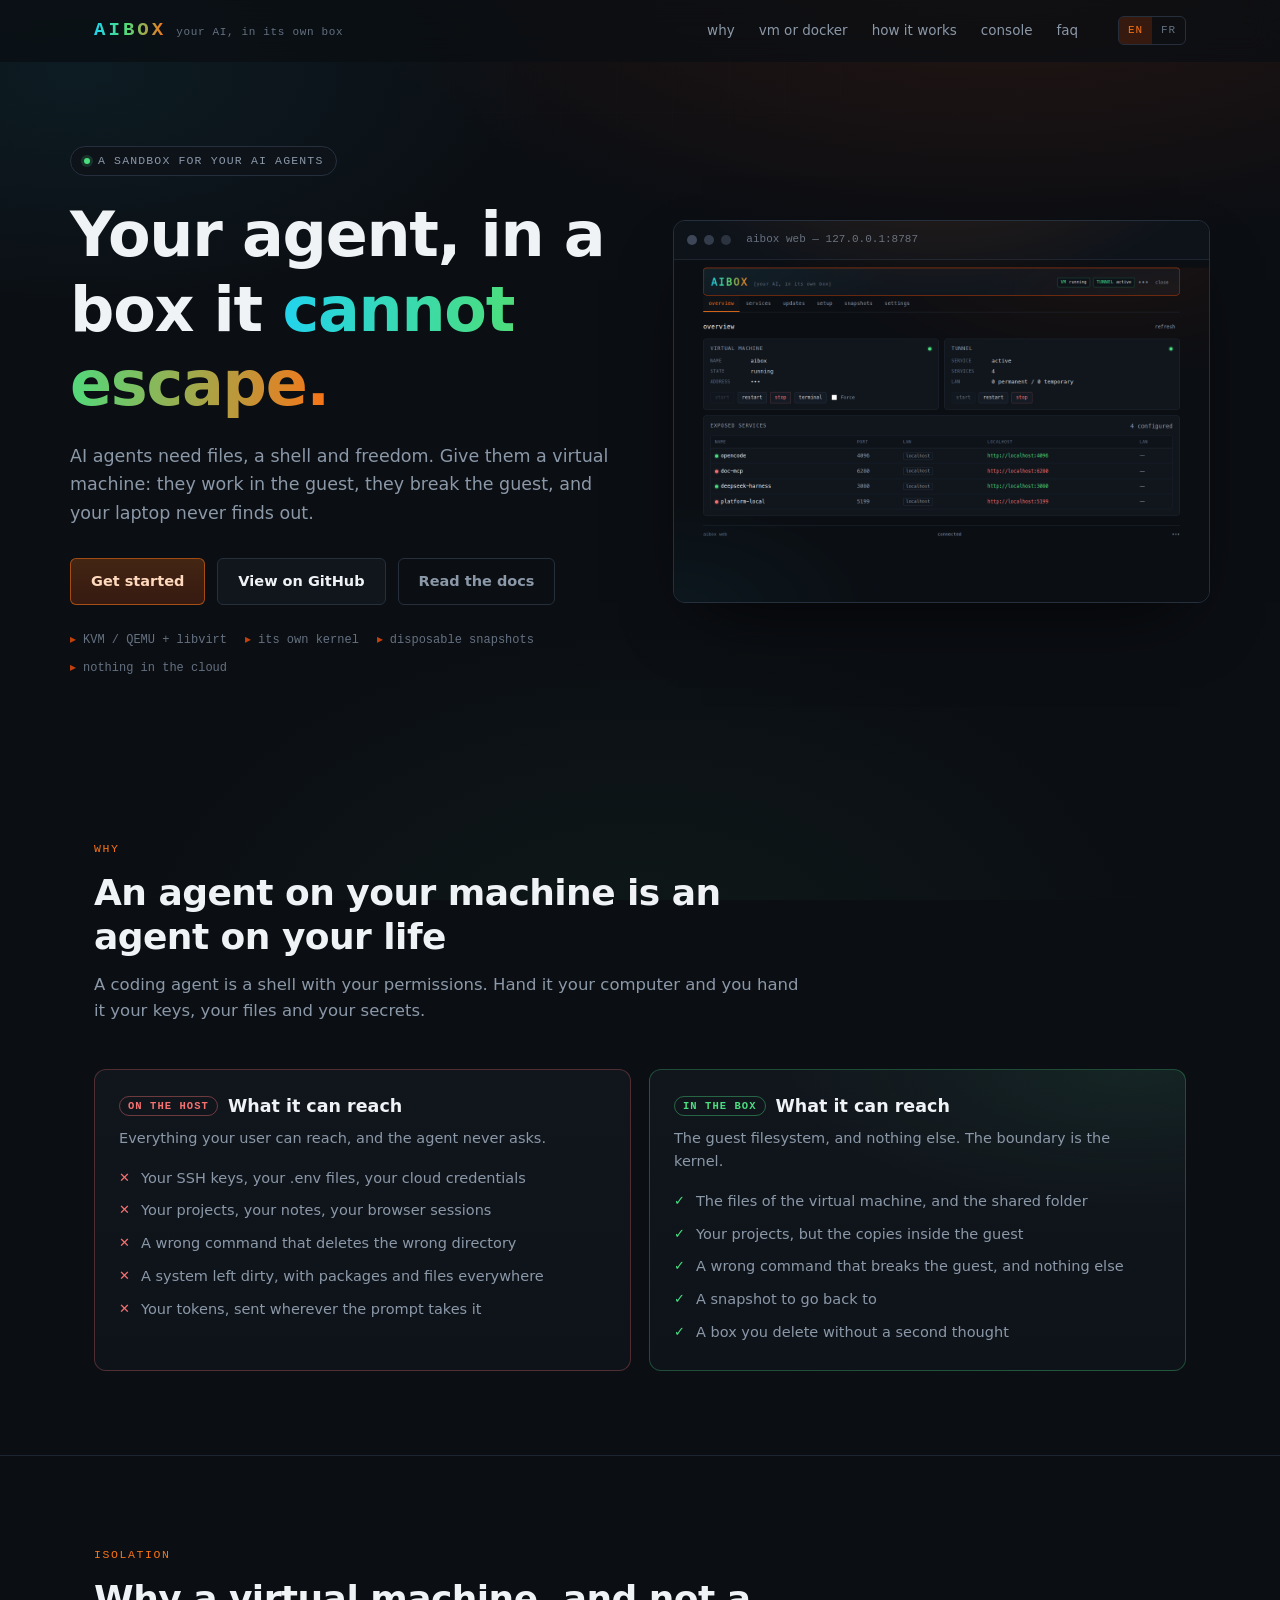
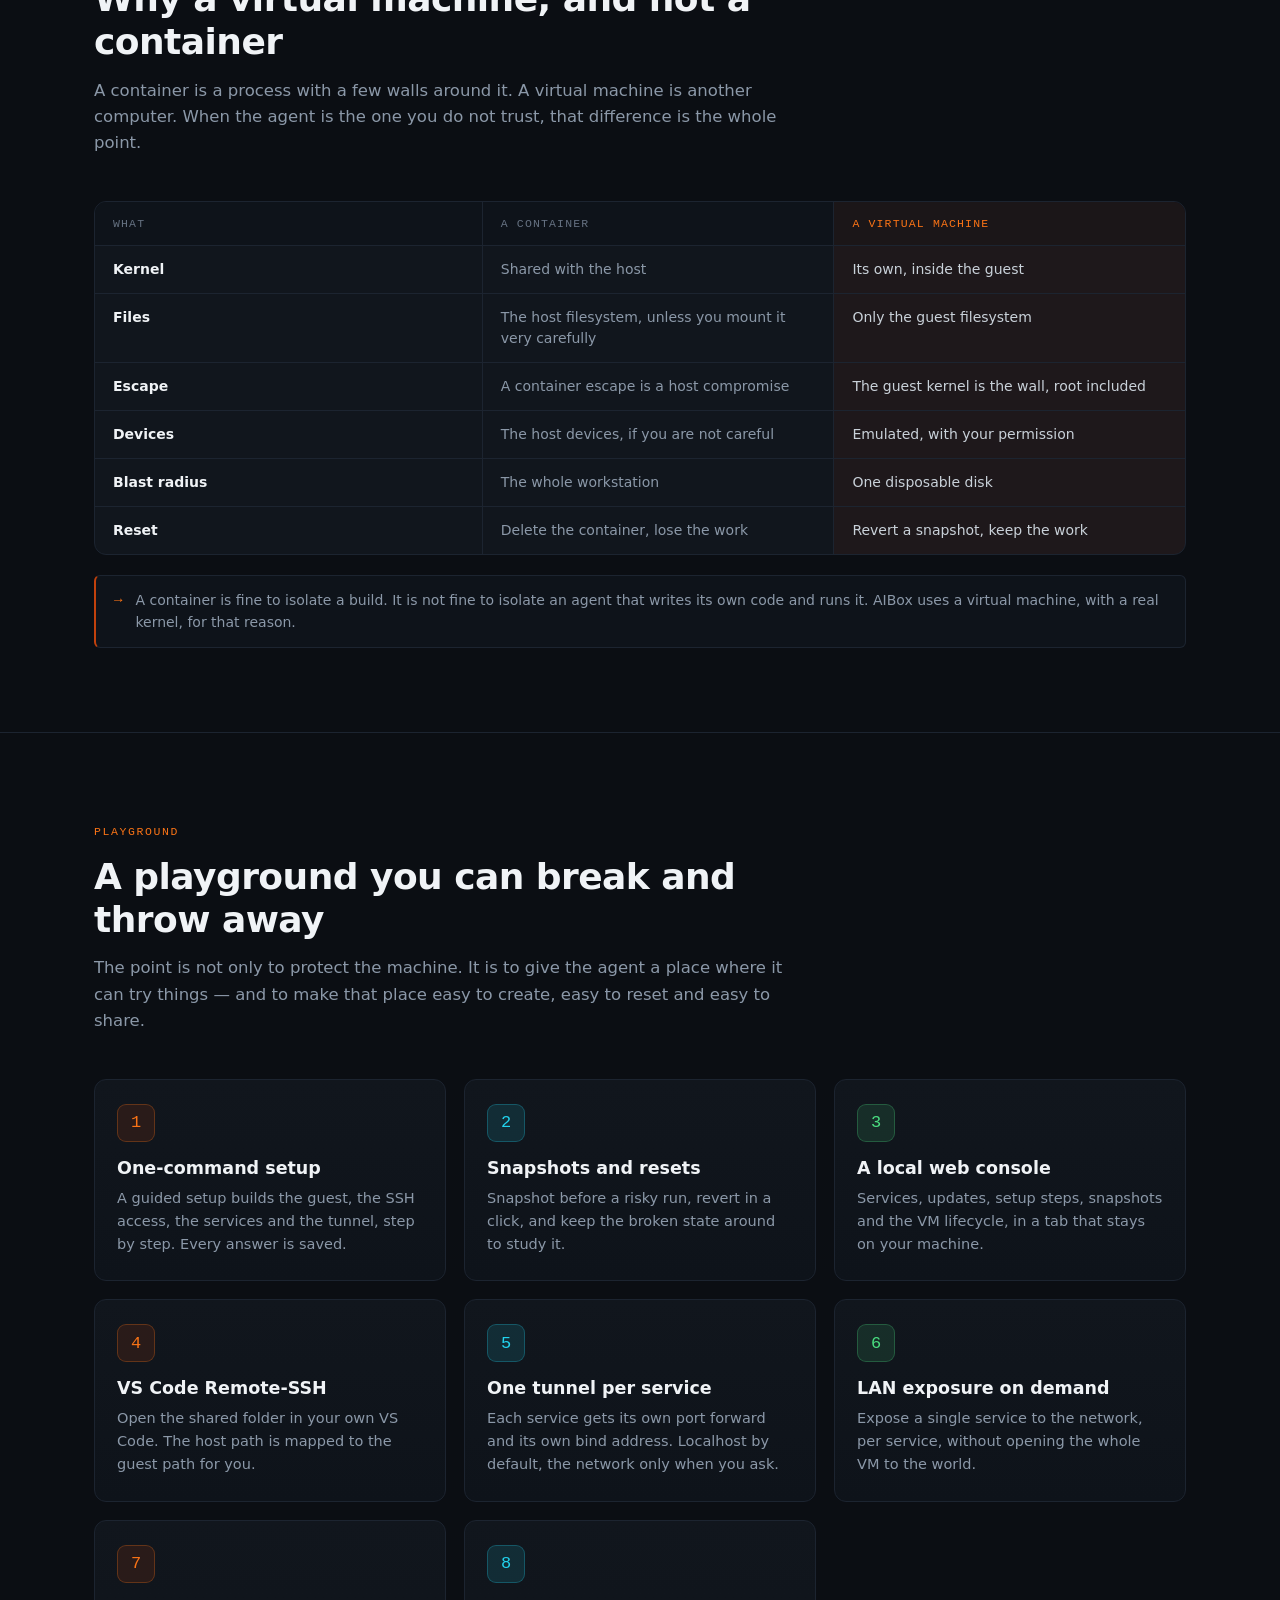
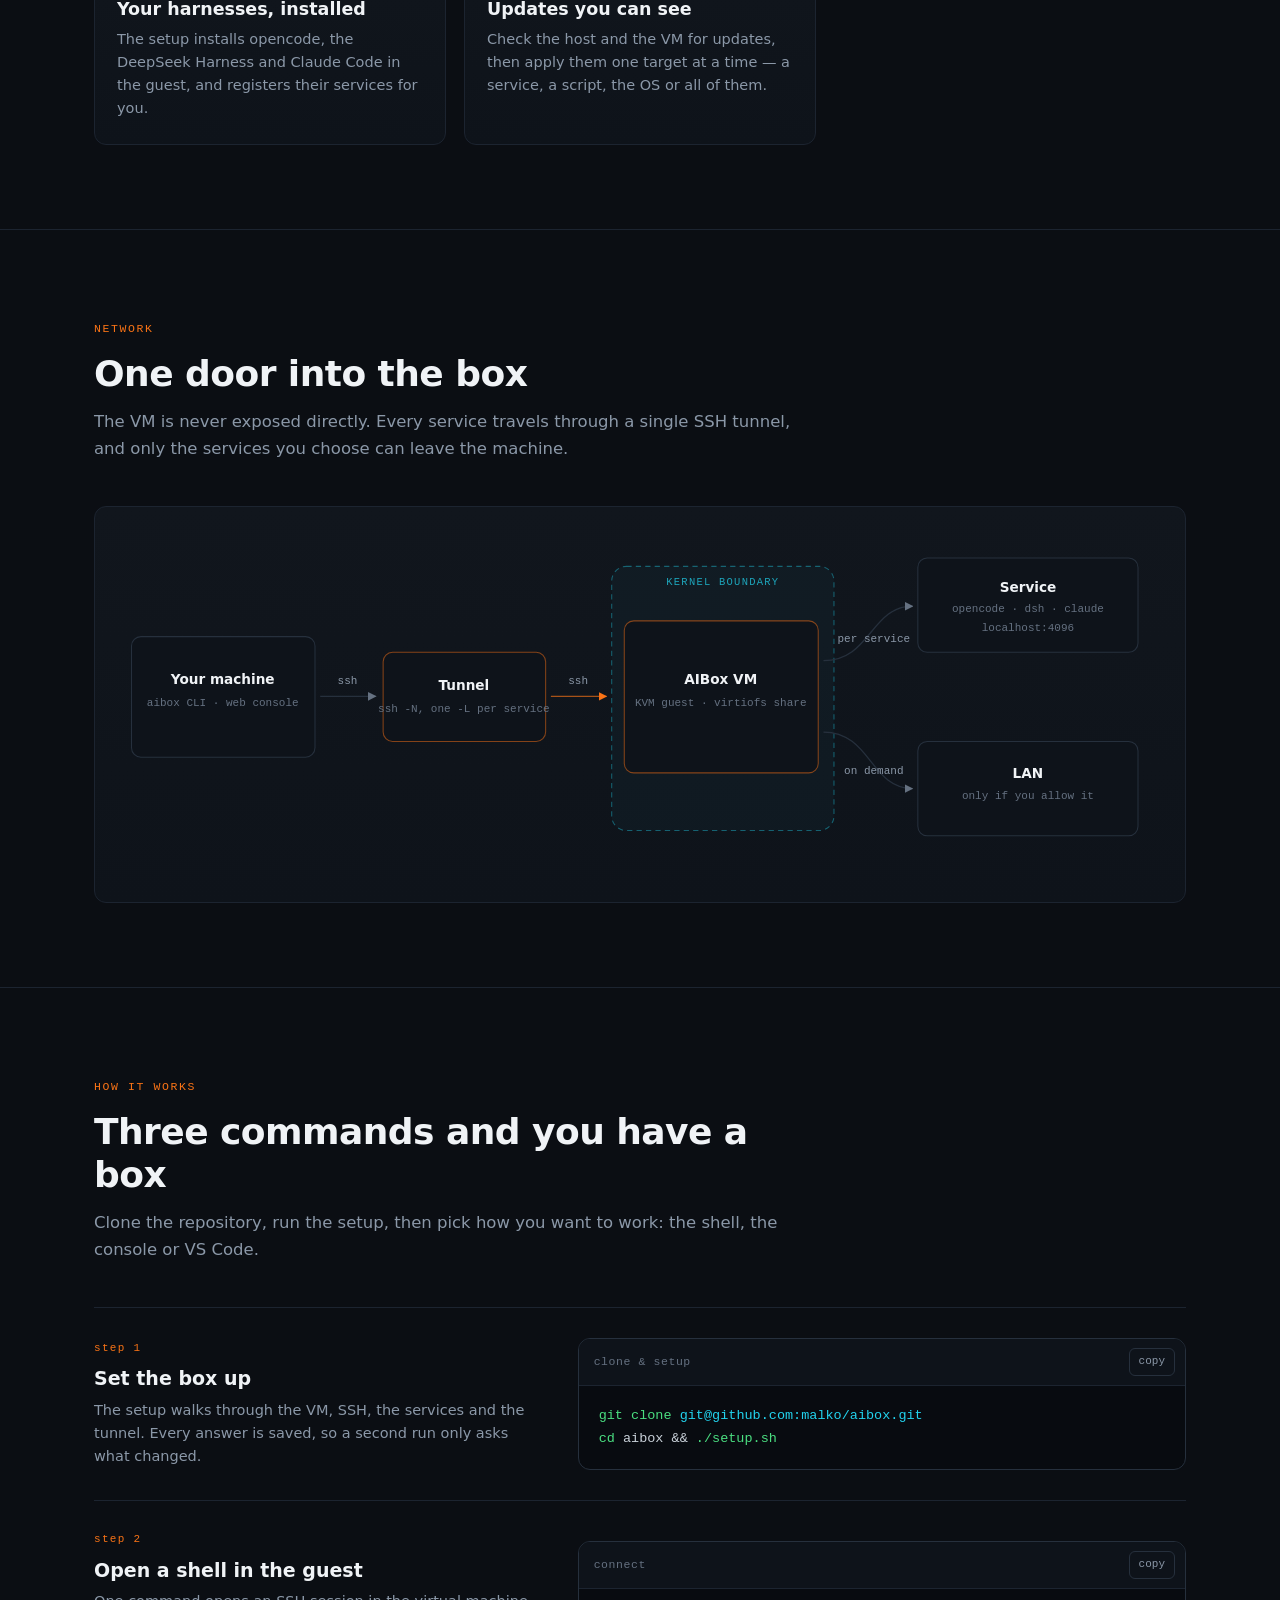
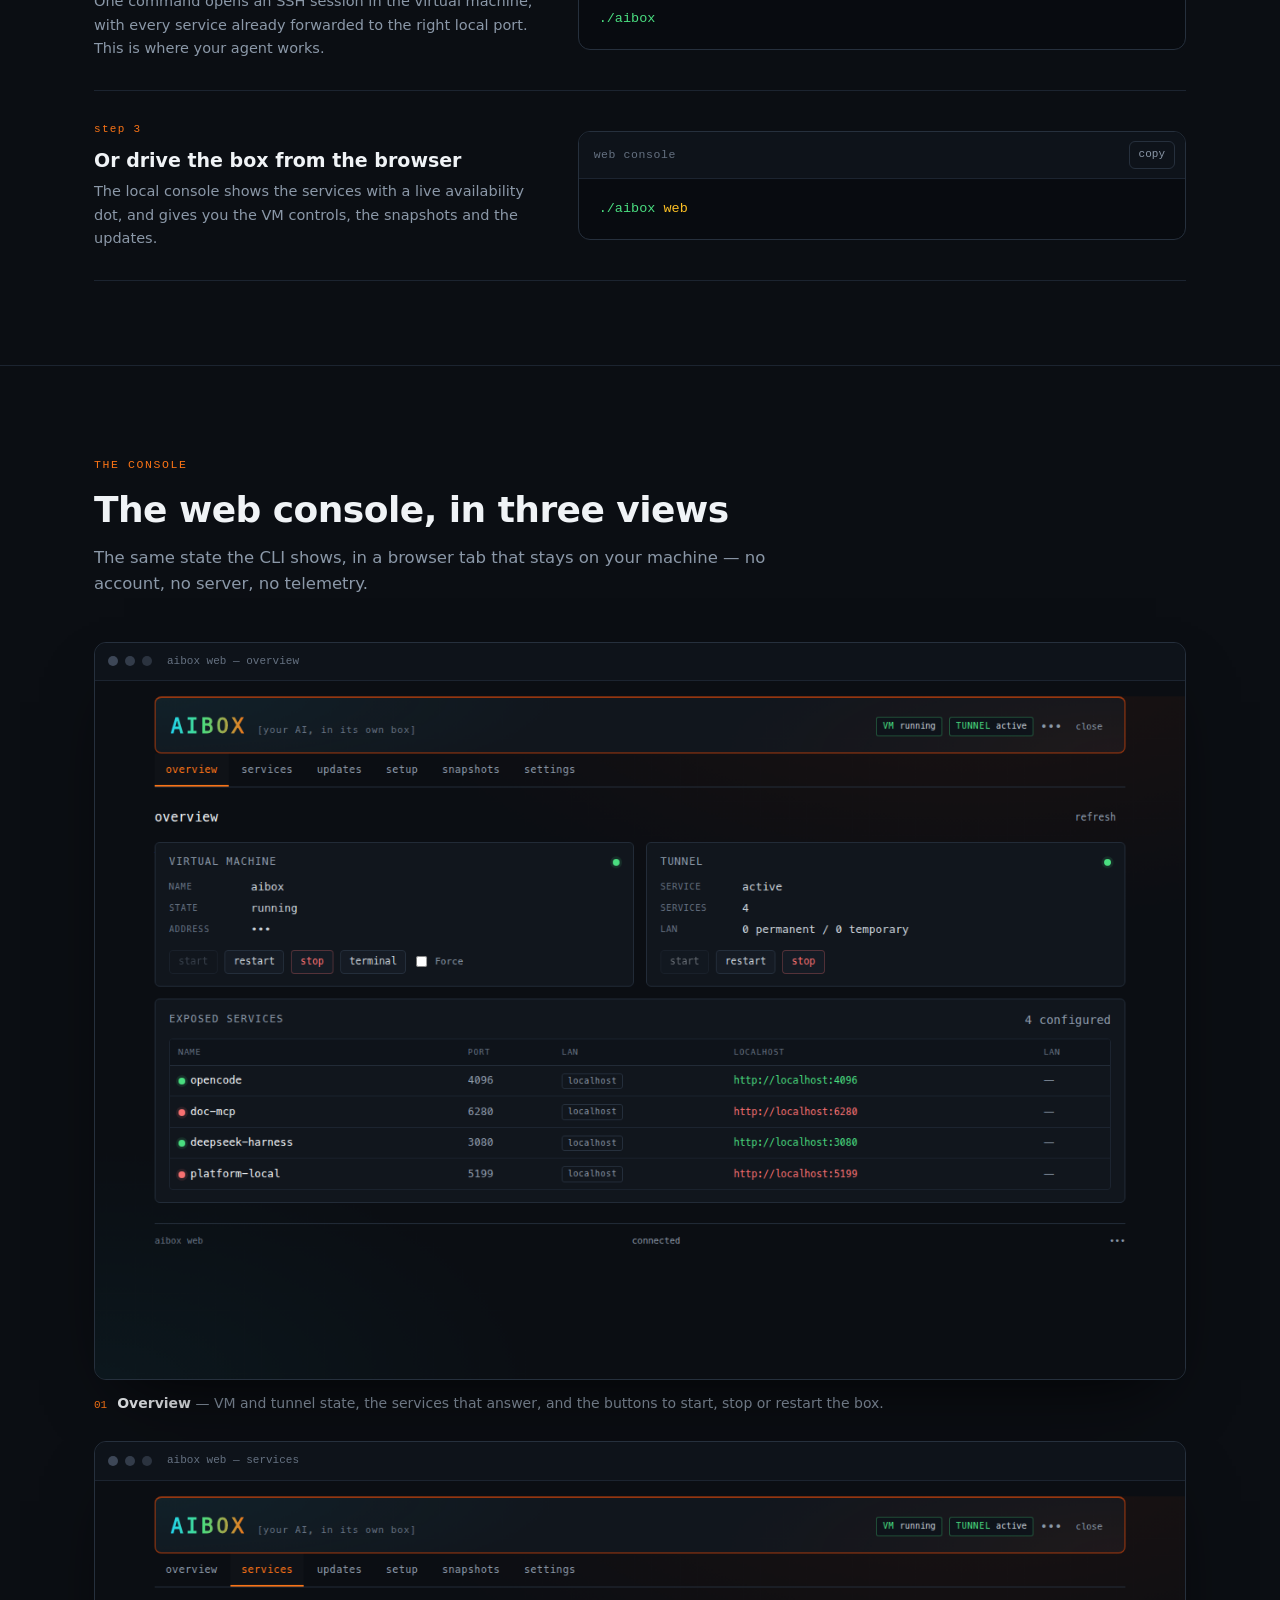
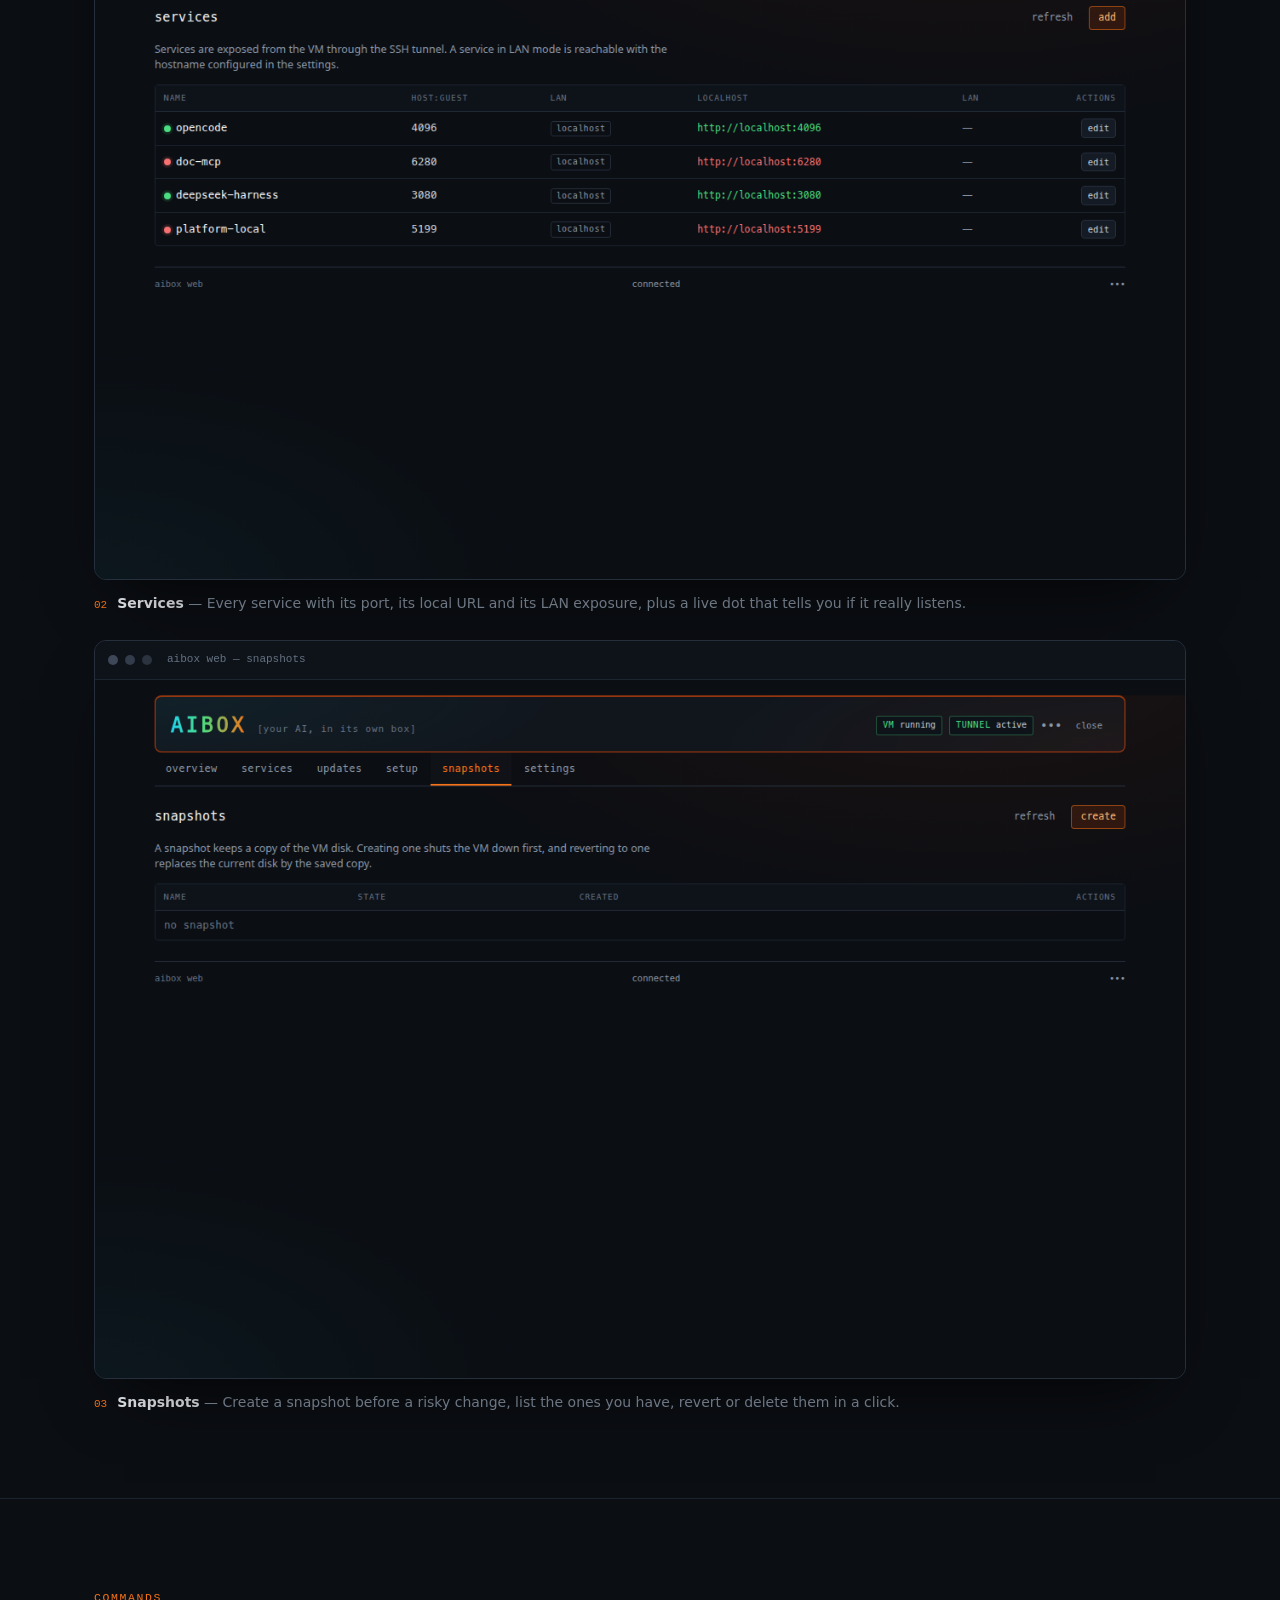
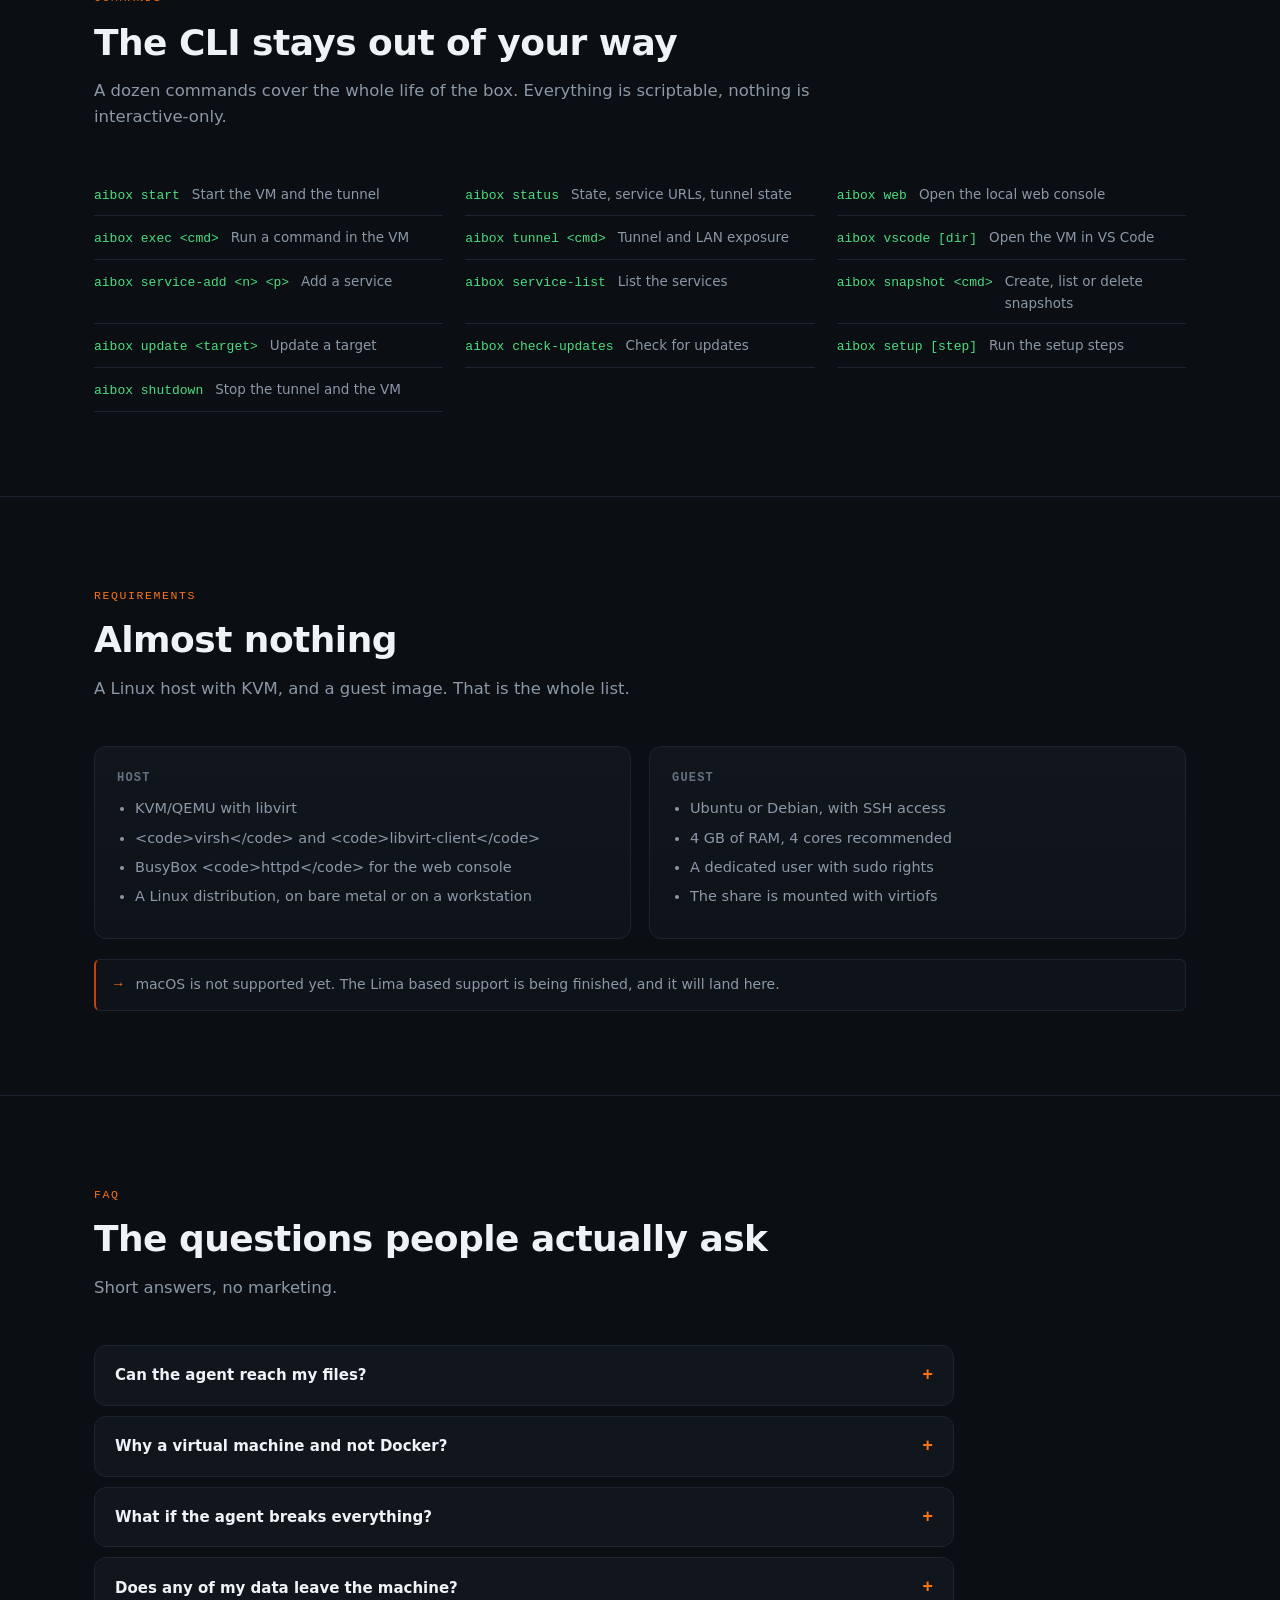
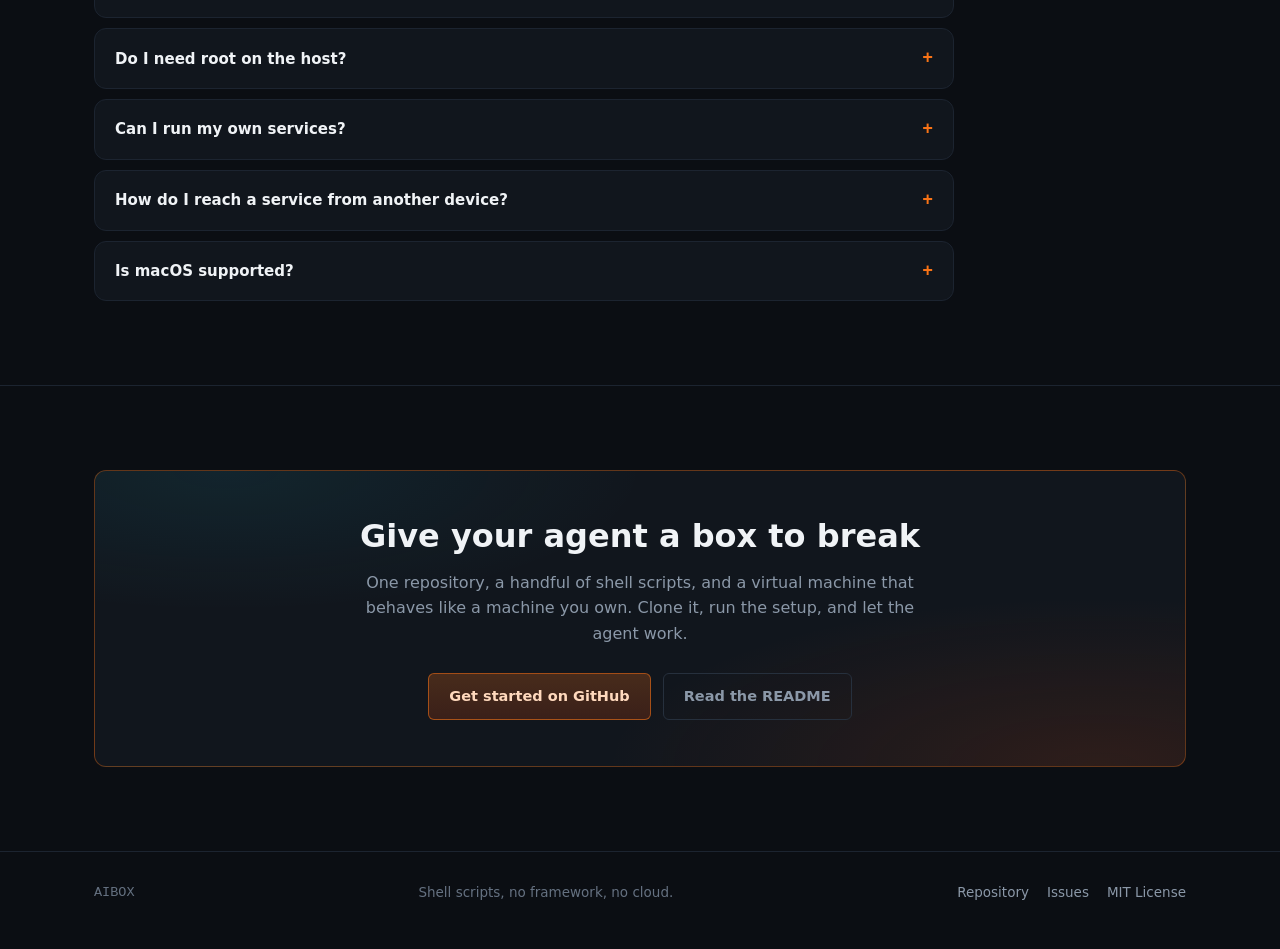
==== commit 7f6e864c: "✨ put the reason why in the centre of the page - explain that an agent works in a virtual machine, t" ====
--- a/index.html
+++ b/index.html
@@ -3,15 +3,15 @@
 <head>
 <meta charset="utf-8">
 <meta name="viewport" content="width=device-width, initial-scale=1">
-<title data-i18n="meta.title">AIBox — your AI, in its own box</title>
-<meta name="description" data-i18n-attr="content:meta.description" content="AIBox turns a KVM virtual machine into a self-hosted AI development box.">
+<title data-i18n="meta.title">AIBox — a virtual machine sandbox for your AI agents</title>
+<meta name="description" data-i18n-attr="content:meta.description" content="AIBox gives your AI agents a virtual machine to work in: the agent only reaches the files of the guest, the host stays untouched, and the whole box can be thrown away.">
 <meta name="theme-color" content="#0b0e13">
 <meta name="color-scheme" content="dark">
 
 <meta property="og:type" content="website">
-<meta property="og:title" data-i18n-attr="content:meta.title" content="AIBox — your AI, in its own box">
-<meta property="og:description" data-i18n-attr="content:meta.description" content="AIBox turns a KVM virtual machine into a self-hosted AI development box.">
-<meta property="og:image" content="assets/img/og-image.png">
+<meta property="og:title" data-i18n-attr="content:meta.title" content="AIBox — a virtual machine sandbox for your AI agents">
+<meta property="og:description" data-i18n-attr="content:meta.description" content="AIBox gives your AI agents a virtual machine to work in.">
+<meta property="og:image" content="https://malko.github.io/aibox/assets/img/og-image.png">
 <meta property="og:url" content="https://malko.github.io/aibox/">
 <meta name="twitter:card" content="summary_large_image">
 
@@ -29,10 +29,10 @@
     </a>
 
     <nav class="site-nav" id="site-nav" data-i18n-attr="aria-label:nav.sections">
-      <a href="#features" data-i18n="nav.features">features</a>
+      <a href="#why" data-i18n="nav.why">why</a>
+      <a href="#isolation" data-i18n="nav.isolation">vm or docker</a>
       <a href="#how" data-i18n="nav.how">how it works</a>
       <a href="#console" data-i18n="nav.console">console</a>
-      <a href="#commands" data-i18n="nav.commands">commands</a>
       <a href="#faq" data-i18n="nav.faq">faq</a>
     </nav>
 
@@ -51,15 +51,17 @@
   <!-- Hero ------------------------------------------------------------- -->
   <section class="shell hero">
     <div>
-      <span class="eyebrow"><span class="dot"></span><span data-i18n="hero.badge">open source · bash · nothing in the cloud</span></span>
+      <span class="eyebrow"><span class="dot"></span><span data-i18n="hero.badge">a sandbox for your AI agents</span></span>
 
       <h1>
-        <span data-i18n="hero.title">Your AI, in its own</span>
-        <span class="accent" data-i18n="hero.title.accent">box.</span>
+        <span data-i18n="hero.title">Your agent, in a box it</span>
+        <span class="accent" data-i18n="hero.title.accent">cannot escape.</span>
       </h1>
 
       <p class="hero-lede" data-i18n="hero.lede">
-        AIBox turns a spare KVM virtual machine into a self-hosted AI development box.
+        AI agents need files, a shell and freedom. Give them a virtual machine:
+        they work in the guest, they break the guest, and your laptop never
+        finds out.
       </p>
 
       <div class="hero-actions">
@@ -70,9 +72,9 @@
 
       <div class="hero-meta">
         <span data-i18n="hero.meta.1">KVM / QEMU + libvirt</span>
-        <span data-i18n="hero.meta.2">Ubuntu or Debian guest</span>
-        <span data-i18n="hero.meta.3">per-service SSH tunnels</span>
-        <span data-i18n="hero.meta.4">no cloud, no account</span>
+        <span data-i18n="hero.meta.2">its own kernel</span>
+        <span data-i18n="hero.meta.3">disposable snapshots</span>
+        <span data-i18n="hero.meta.4">nothing in the cloud</span>
       </div>
     </div>
 
@@ -86,135 +88,158 @@
     </div>
   </section>
 
-  <!-- Features --------------------------------------------------------- -->
-  <section class="section" id="features">
-    <div class="shell">
-      <div class="section-head reveal">
-        <span class="section-kicker" data-i18n="features.kicker">features</span>
-        <h2 data-i18n="features.title">Everything the box needs, nothing it doesn't</h2>
-        <p data-i18n="features.lede">AIBox is a small set of shell scripts.</p>
-      </div>
-
-      <div class="grid-2">
-        <article class="card reveal">
-          <div class="card-icon">$</div>
+  <!-- Why -------------------------------------------------------------- -->
+  <section class="section" id="why">
+    <div class="shell">
+      <div class="section-head reveal">
+        <span class="section-kicker" data-i18n="why.kicker">why</span>
+        <h2 data-i18n="why.title">An agent on your machine is an agent on your life</h2>
+        <p data-i18n="why.lede">
+          A coding agent is a shell with your permissions. Hand it your
+          computer and you hand it your keys, your files and your secrets.
+        </p>
+      </div>
+
+      <div class="split">
+        <div class="split-card risk reveal">
+          <h3><span class="tag" data-i18n="why.risk.tag">on the host</span><span data-i18n="why.risk.title">What it can reach</span></h3>
+          <p data-i18n="why.risk.lede">Everything the agent's user can reach, and the agent never asks.</p>
+          <ul class="risk-list risk">
+            <li><span class="mark">✕</span><span data-i18n="why.risk.1">Your SSH keys, your .env files, your cloud credentials</span></li>
+            <li><span class="mark">✕</span><span data-i18n="why.risk.2">Your projects, your notes, your browser sessions</span></li>
+            <li><span class="mark">✕</span><span data-i18n="why.risk.3">A wrong command that deletes the wrong directory</span></li>
+            <li><span class="mark">✕</span><span data-i18n="why.risk.4">A system left dirty, with packages and files everywhere</span></li>
+            <li><span class="mark">✕</span><span data-i18n="why.risk.5">Your tokens, sent wherever the prompt takes it</span></li>
+          </ul>
+        </div>
+
+        <div class="split-card safe reveal">
+          <h3><span class="tag" data-i18n="why.safe.tag">in the box</span><span data-i18n="why.safe.title">What it can reach</span></h3>
+          <p data-i18n="why.safe.lede">The guest filesystem, and nothing else. The boundary is the kernel.</p>
+          <ul class="risk-list safe">
+            <li><span class="mark">✓</span><span data-i18n="why.safe.1">The files of the virtual machine, and the shared folder</span></li>
+            <li><span class="mark">✓</span><span data-i18n="why.safe.2">Your projects, but the copies inside the guest</span></li>
+            <li><span class="mark">✓</span><span data-i18n="why.safe.3">A wrong command that breaks the guest, and nothing else</span></li>
+            <li><span class="mark">✓</span><span data-i18n="why.safe.4">A snapshot to go back to</span></li>
+            <li><span class="mark">✓</span><span data-i18n="why.safe.5">A box you delete without a second thought</span></li>
+          </ul>
+        </div>
+      </div>
+    </div>
+  </section>
+
+  <!-- VM or Docker ----------------------------------------------------- -->
+  <section class="section" id="isolation">
+    <div class="shell">
+      <div class="section-head reveal">
+        <span class="section-kicker" data-i18n="isolation.kicker">isolation</span>
+        <h2 data-i18n="isolation.title">Why a virtual machine, and not a container</h2>
+        <p data-i18n="isolation.lede">
+          A container is a process with a few walls around it. A virtual
+          machine is another computer. When the agent is the one you do not
+          trust, that difference is the whole point.
+        </p>
+      </div>
+
+      <div class="compare reveal">
+        <div class="compare-row head">
+          <div data-i18n="isolation.head.what">what</div>
+          <div data-i18n="isolation.head.docker">a container</div>
+          <div class="win" data-i18n="isolation.head.vm">a virtual machine</div>
+        </div>
+        <div class="compare-row">
+          <div class="label" data-i18n="isolation.row1.label">Kernel</div>
+          <div class="col" data-i18n="isolation.row1.docker">Shared with the host</div>
+          <div class="win" data-i18n="isolation.row1.vm">Its own, in the guest</div>
+        </div>
+        <div class="compare-row">
+          <div class="label" data-i18n="isolation.row2.label">Files</div>
+          <div class="col" data-i18n="isolation.row2.docker">The host filesystem, unless you mount it very carefully</div>
+          <div class="win" data-i18n="isolation.row2.vm">Only the guest filesystem</div>
+        </div>
+        <div class="compare-row">
+          <div class="label" data-i18n="isolation.row3.label">Escape</div>
+          <div class="col" data-i18n="isolation.row3.docker">A container escape is a host compromise</div>
+          <div class="win" data-i18n="isolation.row3.vm">The guest kernel is the wall, root included</div>
+        </div>
+        <div class="compare-row">
+          <div class="label" data-i18n="isolation.row4.label">Devices</div>
+          <div class="col" data-i18n="isolation.row4.docker">The host devices, if you are not careful</div>
+          <div class="win" data-i18n="isolation.row4.vm">Emulated, with your permission</div>
+        </div>
+        <div class="compare-row">
+          <div class="label" data-i18n="isolation.row5.label">Blast radius</div>
+          <div class="col" data-i18n="isolation.row5.docker">The whole workstation</div>
+          <div class="win" data-i18n="isolation.row5.vm">One disposable disk</div>
+        </div>
+        <div class="compare-row">
+          <div class="label" data-i18n="isolation.row6.label">Reset</div>
+          <div class="col" data-i18n="isolation.row6.docker">Delete the container, lose the work</div>
+          <div class="win" data-i18n="isolation.row6.vm">Revert a snapshot, keep the work</div>
+        </div>
+      </div>
+
+      <div class="note reveal" style="margin-top: 20px;">
+        <span class="mark">→</span>
+        <span data-i18n-html="isolation.note">A container is fine to isolate a build. It is not fine to isolate an agent that writes its own code and runs it. AIBox uses a virtual machine, and a real kernel, for that reason.</span>
+      </div>
+    </div>
+  </section>
+
+  <!-- The playground ---------------------------------------------------- -->
+  <section class="section" id="playground">
+    <div class="shell">
+      <div class="section-head reveal">
+        <span class="section-kicker" data-i18n="playground.kicker">playground</span>
+        <h2 data-i18n="playground.title">A playground you can break and throw away</h2>
+        <p data-i18n="playground.lede">
+          The point is not only to protect the machine. It is to give the agent
+          a place where it can try things — and to make that place easy to
+          create, easy to reset and easy to share.
+        </p>
+      </div>
+
+      <div class="grid-3">
+        <article class="card reveal">
+          <div class="card-icon">1</div>
           <h3 data-i18n="feature.1.title">One-command setup</h3>
-          <p data-i18n="feature.1.body">A guided setup installs the guest, the SSH access, the services and the tunnel.</p>
-        </article>
-        <article class="card reveal">
-          <div class="card-icon cyan">◳</div>
+          <p data-i18n="feature.1.body">A guided setup builds the guest, the SSH access, the services and the tunnel, step by step.</p>
+        </article>
+        <article class="card reveal">
+          <div class="card-icon cyan">2</div>
+          <h3 data-i18n="feature.5.title">Snapshots and resets</h3>
+          <p data-i18n="feature.5.body">Snapshot before a risky run, revert in a click, and keep the broken state around to study it.</p>
+        </article>
+        <article class="card reveal">
+          <div class="card-icon green">3</div>
           <h3 data-i18n="feature.2.title">A local web console</h3>
-          <p data-i18n="feature.2.body">Services, updates, setup steps, snapshots and the VM lifecycle live in a browser tab.</p>
-        </article>
-        <article class="card reveal">
-          <div class="card-icon green">⇄</div>
+          <p data-i18n="feature.2.body">Services, updates, setup steps, snapshots and the VM lifecycle, in a tab that stays on your machine.</p>
+        </article>
+        <article class="card reveal">
+          <div class="card-icon">4</div>
+          <h3 data-i18n="feature.6.title">VS Code Remote-SSH</h3>
+          <p data-i18n="feature.6.body">Open the shared folder in your own VS Code. The host path is mapped to the guest path for you.</p>
+        </article>
+        <article class="card reveal">
+          <div class="card-icon cyan">5</div>
           <h3 data-i18n="feature.3.title">One tunnel per service</h3>
-          <p data-i18n="feature.3.body">Each service gets its own port forward and its own bind address.</p>
-        </article>
-        <article class="card reveal">
-          <div class="card-icon">◈</div>
+          <p data-i18n="feature.3.body">Each service gets its own port forward and its own bind address. Localhost by default, the network only when you ask.</p>
+        </article>
+        <article class="card reveal">
+          <div class="card-icon green">6</div>
           <h3 data-i18n="feature.4.title">LAN exposure on demand</h3>
-          <p data-i18n="feature.4.body">Expose a single service to the network, per service, without opening the whole VM.</p>
-        </article>
-        <article class="card reveal">
-          <div class="card-icon cyan">◲</div>
-          <h3 data-i18n="feature.5.title">Snapshots</h3>
-          <p data-i18n="feature.5.body">Create, revert and delete VM snapshots from the command line or from the console.</p>
-        </article>
-        <article class="card reveal">
-          <div class="card-icon green">⌨</div>
-          <h3 data-i18n="feature.6.title">VS Code Remote-SSH</h3>
-          <p data-i18n="feature.6.body">Open the shared folder in your own VS Code, with the path mapped for you.</p>
-        </article>
-        <article class="card reveal">
-          <div class="card-icon">↑</div>
-          <h3 data-i18n="feature.7.title">Updates you can see</h3>
-          <p data-i18n="feature.7.body">Check the host and the VM for updates, then apply them one target at a time.</p>
-        </article>
-        <article class="card reveal">
-          <div class="card-icon cyan">≡</div>
-          <h3 data-i18n="feature.8.title">Plain configuration</h3>
-          <p data-i18n="feature.8.body">Every setting lives in one readable config file, and the console speaks English and French.</p>
-        </article>
-      </div>
-    </div>
-  </section>
-
-  <!-- What it is ------------------------------------------------------- -->
-  <section class="section" id="what">
-    <div class="shell">
-      <div class="section-head reveal">
-        <span class="section-kicker" data-i18n="what.kicker">what it is</span>
-        <h2 data-i18n="what.title">Three pieces, one workflow</h2>
-        <p data-i18n="what.lede">AIBox is not a platform.</p>
-      </div>
-
-      <div class="grid-3">
-        <article class="card reveal">
-          <div class="card-icon">▤</div>
-          <h3 data-i18n="what.1.title">The box</h3>
-          <p data-i18n="what.1.body">A KVM virtual machine on your own hardware.</p>
-        </article>
-        <article class="card reveal">
-          <div class="card-icon cyan">◱</div>
-          <h3 data-i18n="what.2.title">The console</h3>
-          <p data-i18n="what.2.body">A local web interface that shows what runs.</p>
-        </article>
-        <article class="card reveal">
-          <div class="card-icon green">⇉</div>
-          <h3 data-i18n="what.3.title">The tunnels</h3>
-          <p data-i18n="what.3.body">A user service forwarding one port per service over SSH.</p>
-        </article>
-      </div>
-    </div>
-  </section>
-
-  <!-- How it works ----------------------------------------------------- -->
-  <section class="section" id="how">
-    <div class="shell">
-      <div class="section-head reveal">
-        <span class="section-kicker" data-i18n="how.kicker">how it works</span>
-        <h2 data-i18n="how.title">Three commands and you are in</h2>
-        <p data-i18n="how.lede">Clone the repository, run the setup, then pick how you want to work.</p>
-      </div>
-
-      <div class="code-steps">
-        <div class="code-step reveal">
-          <span class="step-no" data-i18n="how.step1.no">step 1</span>
-          <div class="code">
-            <div class="code-head">
-              <span data-i18n="how.code1.title">clone &amp; setup</span>
-              <button class="copy-btn" type="button" data-copy="git clone git@github.com:malko/aibox.git &amp;&amp; cd aibox &amp;&amp; ./setup.sh" data-copy-label="copy.label">copy</button>
-            </div>
-            <pre><code><span class="c-cmd">git clone</span> <span class="c-path">git@github.com:malko/aibox.git</span> &amp;&amp; <span class="c-cmd">cd</span> aibox
-<span class="c-cmd">./setup.sh</span></code></pre>
-          </div>
-          <p data-i18n="how.step1.body">The setup walks through the VM, SSH, the services and the tunnel.</p>
-        </div>
-
-        <div class="code-step reveal">
-          <span class="step-no" data-i18n="how.step2.no">step 2</span>
-          <div class="code">
-            <div class="code-head">
-              <span data-i18n="how.code2.title">connect</span>
-              <button class="copy-btn" type="button" data-copy="./aibox" data-copy-label="copy.label">copy</button>
-            </div>
-            <pre><code><span class="c-cmd">./aibox</span></code></pre>
-          </div>
-          <p data-i18n="how.step2.body">One command opens an SSH session with every service forwarded.</p>
-        </div>
-
-        <div class="code-step reveal">
-          <span class="step-no" data-i18n="how.step3.no">step 3</span>
-          <div class="code">
-            <div class="code-head">
-              <span data-i18n="how.code3.title">web console</span>
-              <button class="copy-btn" type="button" data-copy="./aibox web" data-copy-label="copy.label">copy</button>
-            </div>
-            <pre><code><span class="c-cmd">./aibox</span> <span class="c-flag">web</span></code></pre>
-          </div>
-          <p data-i18n="how.step3.body">The local console shows the services with a live availability dot.</p>
-        </div>
+          <p data-i18n="feature.4.body">Expose a single service to the network, per service, without opening the whole VM to the world.</p>
+        </article>
+        <article class="card reveal">
+          <div class="card-icon">7</div>
+          <h3 data-i18n="feature.7.title">Your harnesses, installed</h3>
+          <p data-i18n="feature.7.body">The setup installs opencode, the DeepSeek Harness and Claude Code in the guest, and registers their services for you.</p>
+        </article>
+        <article class="card reveal">
+          <div class="card-icon cyan">8</div>
+          <h3 data-i18n="feature.8.title">Updates you can see</h3>
+          <p data-i18n="feature.8.body">Check the host and the VM for updates, then apply them one target at a time — a service, a script, the OS or all of them.</p>
+        </article>
       </div>
     </div>
   </section>
@@ -224,12 +249,16 @@
     <div class="shell">
       <div class="section-head reveal">
         <span class="section-kicker" data-i18n="network.kicker">network</span>
-        <h2 data-i18n="network.title">One entry point, many services</h2>
-        <p data-i18n="network.lede">The VM is never exposed directly.</p>
+        <h2 data-i18n="network.title">One door into the box</h2>
+        <p data-i18n="network.lede">
+          The VM is never exposed directly. Every service travels through a
+          single SSH tunnel, and only the services you choose can leave the
+          machine.
+        </p>
       </div>
 
       <div class="diagram reveal">
-        <svg viewBox="0 0 960 320" role="img" aria-label="Network diagram: your machine connects to the AIBox VM through a tunnel, each service is forwarded to localhost and can be exposed to the LAN on demand.">
+        <svg viewBox="0 0 990 320" role="img" aria-label="Network diagram: your machine connects to the AIBox virtual machine through a single SSH tunnel, each service is forwarded to localhost and can be exposed to the LAN on demand.">
           <defs>
             <marker id="arrow" viewBox="0 0 10 10" refX="9" refY="5" markerWidth="7" markerHeight="7" orient="auto-start-reverse">
               <path d="M 0 0 L 10 5 L 0 10 z" class="dg-arrow" />
@@ -251,27 +280,100 @@
           <text class="dg-sub" x="327" y="167" text-anchor="middle" data-i18n="network.tunnel.sub">ssh -N, one -L per service</text>
 
           <line class="dg-line accent" x1="410" y1="152" x2="463" y2="152" marker-end="url(#arrow-accent)" />
-          <text class="dg-text" x="436" y="140" text-anchor="middle" data-i18n="network.tag2">tunnel</text>
-
-          <rect class="dg-box accent" x="470" y="80" width="185" height="145" rx="9" />
-          <text class="dg-label" x="562" y="140" text-anchor="middle" data-i18n="network.vm">AIBox VM</text>
-          <text class="dg-sub" x="562" y="161" text-anchor="middle" data-i18n="network.vm.sub">KVM guest · virtiofs share</text>
-
-          <path class="dg-line" d="M 660 118 C 700 118 700 66 735 66" marker-end="url(#arrow)" />
-          <text class="dg-text" x="700" y="106" text-anchor="middle" data-i18n="network.tag3">per service</text>
-
-          <rect class="dg-box" x="740" y="20" width="210" height="90" rx="9" />
-          <text class="dg-label" x="845" y="52" text-anchor="middle" data-i18n="network.service">Service</text>
-          <text class="dg-sub" x="845" y="72" text-anchor="middle" data-i18n="network.service.sub">opencode · dsh · claude</text>
-          <text class="dg-sub" x="845" y="90" text-anchor="middle" data-i18n="network.localhost">localhost:4096</text>
-
-          <path class="dg-line" d="M 660 186 C 700 186 700 240 735 240" marker-end="url(#arrow)" />
-          <text class="dg-text" x="700" y="220" text-anchor="middle" data-i18n="network.tag4">on demand</text>
-
-          <rect class="dg-box" x="740" y="195" width="210" height="90" rx="9" />
-          <text class="dg-label" x="845" y="230" text-anchor="middle" data-i18n="network.lan">LAN</text>
-          <text class="dg-sub" x="845" y="250" text-anchor="middle" data-i18n="network.lan.sub">only when you allow it</text>
+          <text class="dg-text" x="436" y="140" text-anchor="middle" data-i18n="network.tag2">ssh</text>
+
+          <rect class="dg-boundary" x="468" y="28" width="212" height="252" rx="14" />
+          <text class="dg-boundary-label" x="574" y="46" text-anchor="middle" data-i18n="network.boundary">kernel boundary</text>
+
+          <rect class="dg-box accent" x="480" y="80" width="185" height="145" rx="9" />
+          <text class="dg-label" x="572" y="140" text-anchor="middle" data-i18n="network.vm">AIBox VM</text>
+          <text class="dg-sub" x="572" y="161" text-anchor="middle" data-i18n="network.vm.sub">KVM guest · virtiofs share</text>
+
+          <path class="dg-line" d="M 670 118 C 715 118 715 66 755 66" marker-end="url(#arrow)" />
+          <text class="dg-text" x="718" y="100" text-anchor="middle" data-i18n="network.tag3">per service</text>
+
+          <rect class="dg-box" x="760" y="20" width="210" height="90" rx="9" />
+          <text class="dg-label" x="865" y="52" text-anchor="middle" data-i18n="network.service">Service</text>
+          <text class="dg-sub" x="865" y="72" text-anchor="middle" data-i18n="network.service.sub">opencode · dsh · claude</text>
+          <text class="dg-sub" x="865" y="90" text-anchor="middle" data-i18n="network.localhost">localhost:4096</text>
+
+          <path class="dg-line" d="M 670 186 C 715 186 715 240 755 240" marker-end="url(#arrow)" />
+          <text class="dg-text" x="718" y="226" text-anchor="middle" data-i18n="network.tag4">on demand</text>
+
+          <rect class="dg-box" x="760" y="195" width="210" height="90" rx="9" />
+          <text class="dg-label" x="865" y="230" text-anchor="middle" data-i18n="network.lan">LAN</text>
+          <text class="dg-sub" x="865" y="250" text-anchor="middle" data-i18n="network.lan.sub">only if you allow it</text>
         </svg>
+      </div>
+    </div>
+  </section>
+
+  <!-- How it works ----------------------------------------------------- -->
+  <section class="section" id="how">
+    <div class="shell">
+      <div class="section-head reveal">
+        <span class="section-kicker" data-i18n="how.kicker">how it works</span>
+        <h2 data-i18n="how.title">Three commands and you have a box</h2>
+        <p data-i18n="how.lede">Clone the repository, run the setup, then pick how you want to work: the shell, the console or VS Code.</p>
+      </div>
+
+      <div class="quickstart">
+        <div class="qs-step reveal">
+          <div>
+            <span class="step-no" data-i18n="how.step1.no">step 1</span>
+            <h3 data-i18n="how.step1.title">Set the box up</h3>
+            <p data-i18n="how.step1.body">
+              The setup walks through the VM, SSH, the services and the tunnel.
+              Every answer is saved, so a second run only asks what changed.
+            </p>
+          </div>
+          <div class="code">
+            <div class="code-head">
+              <span data-i18n="how.code1.title">clone &amp; setup</span>
+              <button class="copy-btn" type="button" data-copy="git clone git@github.com:malko/aibox.git &amp;&amp; cd aibox &amp;&amp; ./setup.sh" data-copy-label="copy.label">copy</button>
+            </div>
+            <pre><code><span class="c-cmd">git clone</span> <span class="c-path">git@github.com:malko/aibox.git</span>
+<span class="c-cmd">cd</span> aibox &amp;&amp; <span class="c-cmd">./setup.sh</span></code></pre>
+          </div>
+        </div>
+
+        <div class="qs-step reveal">
+          <div>
+            <span class="step-no" data-i18n="how.step2.no">step 2</span>
+            <h3 data-i18n="how.step2.title">Open a shell in the guest</h3>
+            <p data-i18n="how.step2.body">
+              One command opens an SSH session in the virtual machine, with
+              every service already forwarded to the right local port. This
+              is where your agent works.
+            </p>
+          </div>
+          <div class="code">
+            <div class="code-head">
+              <span data-i18n="how.code2.title">connect</span>
+              <button class="copy-btn" type="button" data-copy="./aibox" data-copy-label="copy.label">copy</button>
+            </div>
+            <pre><code><span class="c-cmd">./aibox</span></code></pre>
+          </div>
+        </div>
+
+        <div class="qs-step reveal">
+          <div>
+            <span class="step-no" data-i18n="how.step3.no">step 3</span>
+            <h3 data-i18n="how.step3.title">Or drive the box from the browser</h3>
+            <p data-i18n="how.step3.body">
+              The local console shows the services with a live availability
+              dot, and gives you the VM controls, the snapshots and the
+              updates.
+            </p>
+          </div>
+          <div class="code">
+            <div class="code-head">
+              <span data-i18n="how.code3.title">web console</span>
+              <button class="copy-btn" type="button" data-copy="./aibox web" data-copy-label="copy.label">copy</button>
+            </div>
+            <pre><code><span class="c-cmd">./aibox</span> <span class="c-flag">web</span></code></pre>
+          </div>
+        </div>
       </div>
     </div>
   </section>
@@ -282,7 +384,10 @@
       <div class="section-head reveal">
         <span class="section-kicker" data-i18n="console.kicker">the console</span>
         <h2 data-i18n="console.title">The web console, in three views</h2>
-        <p data-i18n="console.lede">The same state the CLI shows, in a browser tab that stays on your machine.</p>
+        <p data-i18n="console.lede">
+          The same state the CLI shows, in a browser tab that stays on your
+          machine — no account, no server, no telemetry.
+        </p>
       </div>
 
       <div class="showcase">
@@ -328,7 +433,7 @@
       <div class="section-head reveal">
         <span class="section-kicker" data-i18n="commands.kicker">commands</span>
         <h2 data-i18n="commands.title">The CLI stays out of your way</h2>
-        <p data-i18n="commands.lede">A dozen commands cover the whole life of the box.</p>
+        <p data-i18n="commands.lede">A dozen commands cover the whole life of the box. Everything is scriptable, nothing is interactive-only.</p>
       </div>
 
       <div class="cmd-list reveal">
@@ -355,7 +460,7 @@
       <div class="section-head reveal">
         <span class="section-kicker" data-i18n="req.kicker">requirements</span>
         <h2 data-i18n="req.title">Almost nothing</h2>
-        <p data-i18n="req.lede">A recent Linux host with KVM, and a guest image.</p>
+        <p data-i18n="req.lede">A Linux host with KVM, and a guest image. That is the whole list.</p>
       </div>
 
       <div class="req">
@@ -365,7 +470,7 @@
             <li data-i18n="req.host.1">KVM/QEMU with libvirt</li>
             <li data-i18n="req.host.2"><code>virsh</code> and <code>libvirt-client</code></li>
             <li data-i18n="req.host.3">BusyBox <code>httpd</code> for the web console</li>
-            <li data-i18n="req.host.4">macOS is supported through Lima</li>
+            <li data-i18n="req.host.4">A Linux distribution, on bare metal or on a workstation</li>
           </ul>
         </div>
         <div class="card reveal">
@@ -378,6 +483,11 @@
           </ul>
         </div>
       </div>
+
+      <div class="note reveal" style="margin-top: 20px;">
+        <span class="mark">→</span>
+        <span data-i18n="req.note">macOS is not supported yet. The Lima based support is being finished, and it will land here.</span>
+      </div>
     </div>
   </section>
 
@@ -392,28 +502,36 @@
 
       <div class="faq reveal">
         <details>
-          <summary data-i18n="faq.1.q">Does any of my data leave the machine?</summary>
-          <div class="answer" data-i18n="faq.1.a">No.</div>
-        </details>
-        <details>
-          <summary data-i18n="faq.2.q">Do I need root on the host?</summary>
-          <div class="answer" data-i18n="faq.2.a">Only for a few setup steps.</div>
-        </details>
-        <details>
-          <summary data-i18n="faq.3.q">How do I reach a service from another device?</summary>
-          <div class="answer" data-i18n="faq.3.a">Expose that service on the LAN.</div>
-        </details>
-        <details>
-          <summary data-i18n="faq.4.q">Can I run my own services?</summary>
-          <div class="answer" data-i18n="faq.4.a">Yes.</div>
-        </details>
-        <details>
-          <summary data-i18n="faq.5.q">How do I keep it up to date?</summary>
-          <div class="answer" data-i18n="faq.5.a">Check for updates, then apply them.</div>
-        </details>
-        <details>
-          <summary data-i18n="faq.6.q">Is it Linux only?</summary>
-          <div class="answer" data-i18n="faq.6.a">The host scripts run on Linux.</div>
+          <summary data-i18n="faq.1.q">Can the agent reach my files?</summary>
+          <div class="answer" data-i18n="faq.1.a">Only the ones you put in the shared folder, and the ones inside the guest. Your SSH keys, your browser sessions and the rest of the workstation stay out of reach: the agent works in a virtual machine with its own kernel.</div>
+        </details>
+        <details>
+          <summary data-i18n="faq.2.q">Why a virtual machine and not Docker?</summary>
+          <div class="answer" data-i18n="faq.2.a">A container shares the kernel and the filesystem of the host: a container escape, or a badly written mount, hands the agent your whole machine. A virtual machine has its own kernel, and that kernel is the boundary. For a build, a container is enough. For an agent that writes and runs its own code, it is not.</div>
+        </details>
+        <details>
+          <summary data-i18n="faq.3.q">What if the agent breaks everything?</summary>
+          <div class="answer" data-i18n="faq.3.a">You take a snapshot before it starts, and you revert it afterwards. The broken state stays available to look at, and the host never saw any of it.</div>
+        </details>
+        <details>
+          <summary data-i18n="faq.4.q">Does any of my data leave the machine?</summary>
+          <div class="answer" data-i18n="faq.4.a">No. The VM runs on your hardware, the console is served by BusyBox on your machine and the tunnels are plain SSH. There is no account, no telemetry and no cloud service in the loop.</div>
+        </details>
+        <details>
+          <summary data-i18n="faq.5.q">Do I need root on the host?</summary>
+          <div class="answer" data-i18n="faq.5.a">Only for a few setup steps, and the console asks for the sudo password once, in memory, when a privileged step needs it. Everything else runs as your user.</div>
+        </details>
+        <details>
+          <summary data-i18n="faq.6.q">Can I run my own services?</summary>
+          <div class="answer" data-i18n="faq.6.a">Yes. <code>aibox service-add mytool 8080</code> registers a port, and the tunnel, the console and the status output pick it up right away.</div>
+        </details>
+        <details>
+          <summary data-i18n="faq.7.q">How do I reach a service from another device?</summary>
+          <div class="answer" data-i18n="faq.7.a">Expose that service on the LAN: <code>aibox tunnel lan on opencode --permanent</code>. The tunnel binds the port on your network interface instead of localhost, for that service only.</div>
+        </details>
+        <details>
+          <summary data-i18n="faq.8.q">Is macOS supported?</summary>
+          <div class="answer" data-i18n="faq.8.a">Not yet. The Lima based support is on its way, and the site will say so as soon as it works.</div>
         </details>
       </div>
     </div>
@@ -423,8 +541,12 @@
   <section class="section">
     <div class="shell">
       <div class="cta reveal">
-        <h2 data-i18n="cta.title">Build your own box</h2>
-        <p data-i18n="cta.lede">One repository, a handful of shell scripts, and a virtual machine that behaves like a machine you own.</p>
+        <h2 data-i18n="cta.title">Give your agent a box to break</h2>
+        <p data-i18n="cta.lede">
+          One repository, a handful of shell scripts, and a virtual machine
+          that behaves like a machine you own. Clone it, run the setup, and
+          let the agent work.
+        </p>
         <div class="hero-actions">
           <a class="btn btn-primary" href="https://github.com/malko/aibox" data-i18n="cta.button">Get started on GitHub</a>
           <a class="btn btn-ghost" href="https://github.com/malko/aibox#readme" data-i18n="cta.secondary">Read the README</a>
--- a/assets/site.css
+++ b/assets/site.css
@@ -456,6 +456,7 @@
   font-family: var(--font-mono);
   font-size: 11px;
   padding: 4px 9px;
+  flex: 0 0 auto;
   transition: color 0.15s ease, border-color 0.15s ease;
 }
 .copy-btn:hover { color: var(--text-strong); border-color: var(--muted); }
@@ -469,27 +470,127 @@
   font-size: 13.5px;
   line-height: 1.75;
   color: var(--text);
+  white-space: pre;
 }
 .code .c-comment { color: var(--dim); }
 .code .c-cmd { color: var(--green); }
 .code .c-flag { color: var(--yellow); }
 .code .c-path { color: var(--cyan); }
 
-.code-steps {
-  margin-top: 26px;
+/* Quick start ------------------------------------------------------------ */
+
+.quickstart { display: grid; gap: 0; }
+.qs-step {
   display: grid;
-  gap: 16px;
-  grid-template-columns: repeat(auto-fit, minmax(280px, 1fr));
-}
-.code-step .step-no {
+  grid-template-columns: minmax(0, 0.85fr) minmax(0, 1.15fr);
+  gap: 34px;
+  align-items: center;
+  padding: 30px 0;
+  border-top: 1px solid var(--border-soft);
+}
+.qs-step:last-child { border-bottom: 1px solid var(--border-soft); }
+.qs-step .step-no {
   font-family: var(--font-mono);
   font-size: 11px;
   color: var(--orange-bright);
   letter-spacing: 0.12em;
-  margin-bottom: 9px;
+  margin-bottom: 10px;
   display: block;
 }
-.code-step p { margin-top: 12px; color: var(--muted); font-size: 14px; }
+.qs-step h3 { font-size: 19px; margin-bottom: 9px; }
+.qs-step p { color: var(--muted); font-size: 14.5px; line-height: 1.6; }
+.qs-step .code { min-width: 0; }
+
+/* Split: the problem, and the answer ------------------------------------- */
+
+.split { display: grid; grid-template-columns: repeat(2, minmax(0, 1fr)); gap: 18px; }
+.split-card {
+  border: 1px solid var(--border-soft);
+  border-radius: var(--radius-lg);
+  padding: 26px 24px;
+  background: linear-gradient(180deg, var(--panel), var(--bg-alt));
+}
+.split-card.risk { border-color: rgba(248, 113, 113, 0.28); }
+.split-card.safe {
+  border-color: rgba(74, 222, 128, 0.28);
+  background:
+    radial-gradient(500px 200px at 90% 0%, rgba(74, 222, 128, 0.07), transparent 70%),
+    linear-gradient(180deg, var(--panel), var(--bg-alt));
+}
+.split-card h3 { font-size: 17.5px; margin-bottom: 6px; display: flex; align-items: center; gap: 10px; }
+.split-card .tag {
+  font-family: var(--font-mono);
+  font-size: 10.5px;
+  letter-spacing: 0.1em;
+  text-transform: uppercase;
+  padding: 3px 8px;
+  border-radius: 100px;
+  border: 1px solid var(--border);
+  color: var(--dim);
+}
+.split-card.risk .tag { color: var(--red); border-color: rgba(248, 113, 113, 0.4); }
+.split-card.safe .tag { color: var(--green); border-color: rgba(74, 222, 128, 0.4); }
+.split-card p { color: var(--muted); font-size: 14.5px; margin-top: 10px; }
+
+.risk-list { list-style: none; margin: 18px 0 0; padding: 0; display: grid; gap: 11px; }
+.risk-list li {
+  display: flex;
+  gap: 11px;
+  align-items: flex-start;
+  font-size: 14.5px;
+  line-height: 1.5;
+  color: var(--muted);
+}
+.risk-list .mark {
+  flex: 0 0 auto;
+  font-family: var(--font-mono);
+  font-size: 13px;
+  margin-top: 1px;
+}
+.risk-list.risk .mark { color: var(--red); }
+.risk-list.safe .mark { color: var(--green); }
+
+/* Comparison: a container or a virtual machine --------------------------- */
+
+.compare {
+  border: 1px solid var(--border-soft);
+  border-radius: var(--radius-lg);
+  overflow: hidden;
+  background: var(--panel);
+}
+.compare-row {
+  display: grid;
+  grid-template-columns: minmax(0, 1.1fr) minmax(0, 1fr) minmax(0, 1fr);
+  border-top: 1px solid var(--border-soft);
+}
+.compare-row:first-child { border-top: 0; }
+.compare-row > div { padding: 13px 18px; font-size: 14px; line-height: 1.5; }
+.compare-row > div + div { border-left: 1px solid var(--border-soft); }
+.compare-row.head { background: var(--bg-alt); }
+.compare-row.head > div { font-family: var(--font-mono); font-size: 11.5px; letter-spacing: 0.1em; text-transform: uppercase; color: var(--dim); }
+.compare-row.head .win { color: var(--orange-bright); }
+.compare-row .label { color: var(--text-strong); font-weight: 600; }
+.compare-row .col { color: var(--muted); }
+.compare-row .win { background: rgba(194, 65, 12, 0.07); color: var(--text); }
+.compare-row .win .label { color: var(--orange-bright); }
+
+/* Note / callout --------------------------------------------------------- */
+
+.note {
+  display: flex;
+  gap: 13px;
+  align-items: flex-start;
+  border: 1px solid var(--border-soft);
+  border-left: 2px solid var(--orange);
+  border-radius: var(--radius);
+  background: var(--bg-alt);
+  padding: 14px 18px;
+  color: var(--muted);
+  font-size: 14px;
+  line-height: 1.55;
+}
+.note .mark { color: var(--orange-bright); font-family: var(--font-mono); flex: 0 0 auto; }
+.note b { color: var(--text-strong); font-weight: 600; }
 
 /* Diagram ----------------------------------------------------------------- */
 
@@ -503,6 +604,19 @@
 .diagram svg { width: 100%; height: auto; min-width: 620px; display: block; }
 .dg-box { fill: var(--bg-alt); stroke: var(--border); stroke-width: 1; }
 .dg-box.accent { stroke: rgba(249, 115, 22, 0.5); }
+.dg-boundary {
+  fill: rgba(34, 211, 238, 0.03);
+  stroke: rgba(34, 211, 238, 0.4);
+  stroke-width: 1;
+  stroke-dasharray: 5 4;
+}
+.dg-boundary-label {
+  fill: rgba(34, 211, 238, 0.75);
+  font-family: var(--font-mono);
+  font-size: 10px;
+  letter-spacing: 0.12em;
+  text-transform: uppercase;
+}
 .dg-label { fill: var(--text-strong); font-family: var(--font-ui); font-size: 13px; font-weight: 600; }
 .dg-sub { fill: var(--dim); font-family: var(--font-mono); font-size: 10.5px; }
 .dg-line { stroke: var(--border); stroke-width: 1.2; fill: none; }
@@ -658,6 +772,8 @@
   .hero { grid-template-columns: 1fr; gap: 40px; padding-top: 56px; }
   .grid-3 { grid-template-columns: repeat(2, minmax(0, 1fr)); }
   .req { grid-template-columns: 1fr; }
+  .split { grid-template-columns: 1fr; }
+  .qs-step { grid-template-columns: 1fr; gap: 18px; }
 }
 
 @media (max-width: 720px) {
@@ -688,6 +804,16 @@
   .hero-lede { font-size: 16px; }
   .cta { padding: 34px 22px; }
   .cmd-list { grid-template-columns: 1fr; }
+  .compare-row { grid-template-columns: 1fr 1fr; }
+  .compare-row > div { padding: 11px 13px; font-size: 13px; }
+  .compare-row > .label,
+  .compare-row.head > div:first-child {
+    grid-column: 1 / -1;
+    border-left: 0;
+    border-bottom: 1px solid var(--border-soft);
+  }
+  .compare-row > .label + div,
+  .compare-row.head > div:nth-child(2) { border-left: 0; }
 }
 
 @media (prefers-reduced-motion: reduce) {
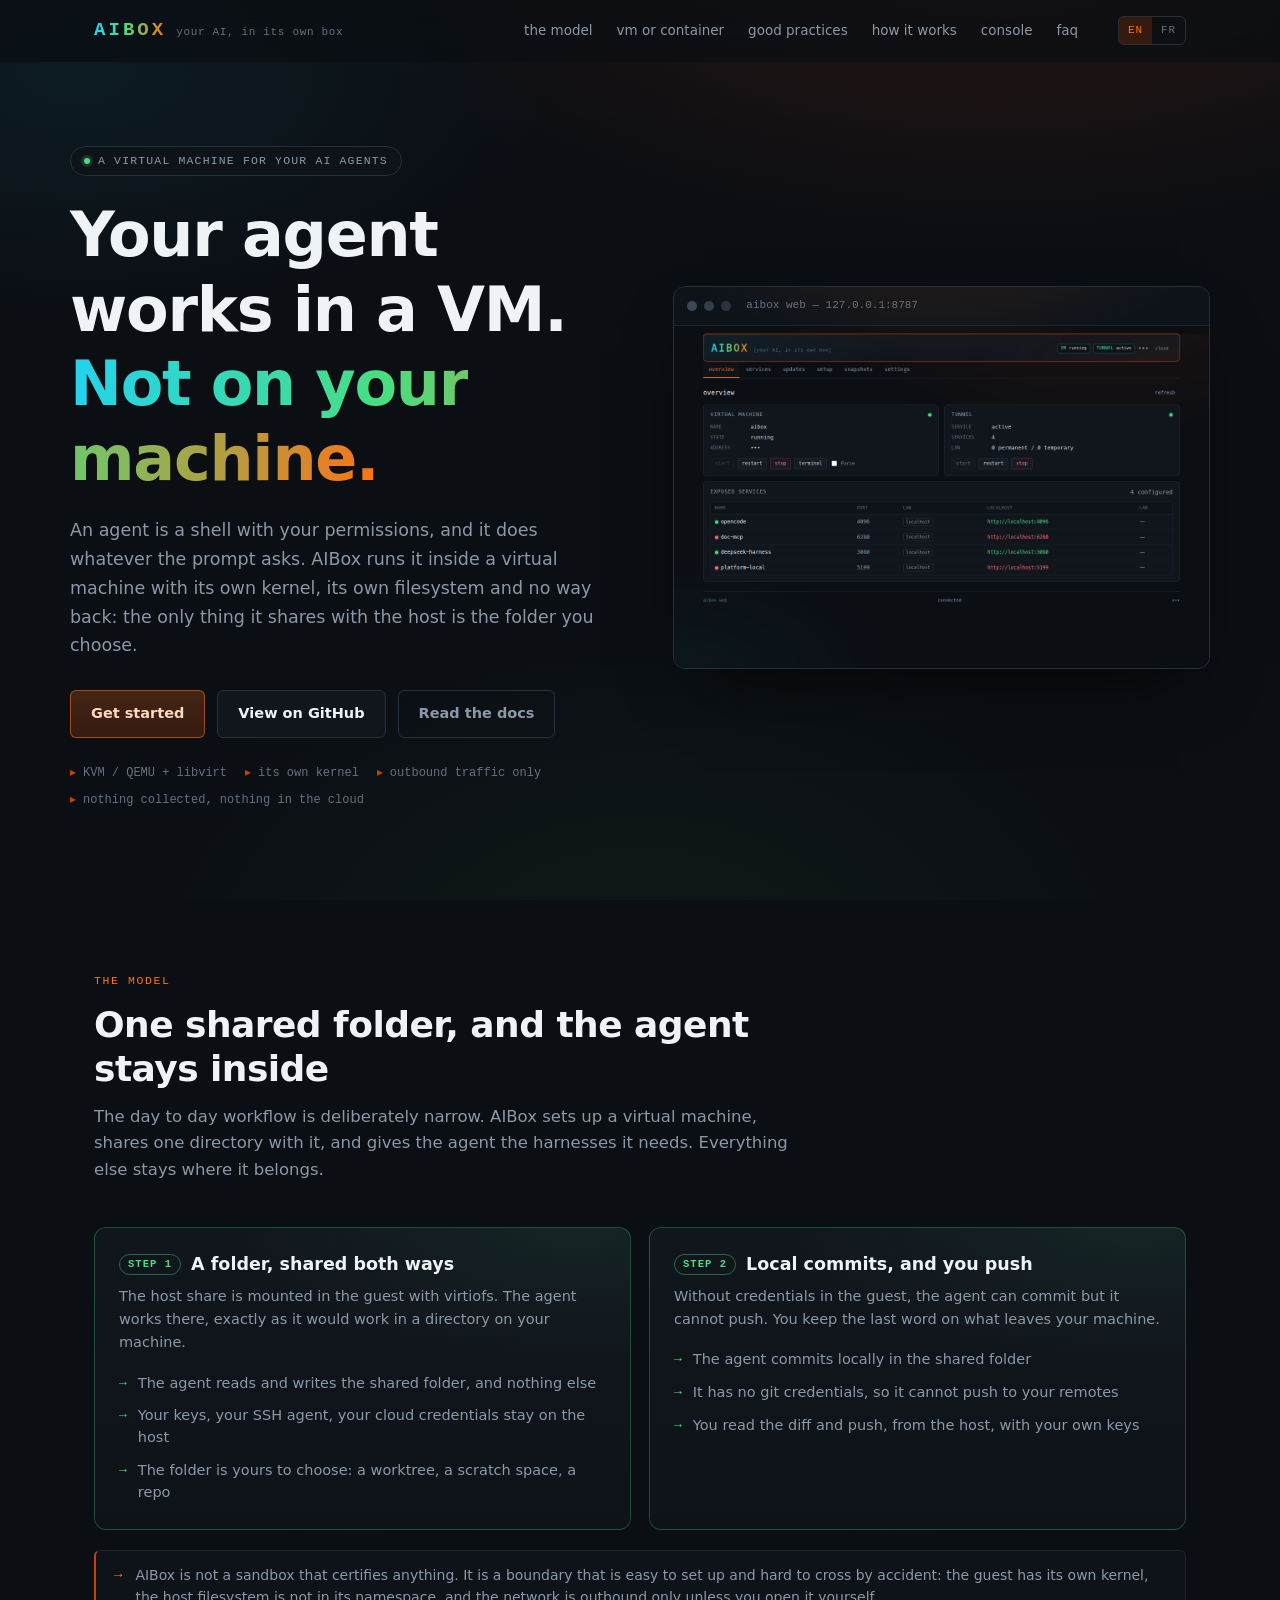
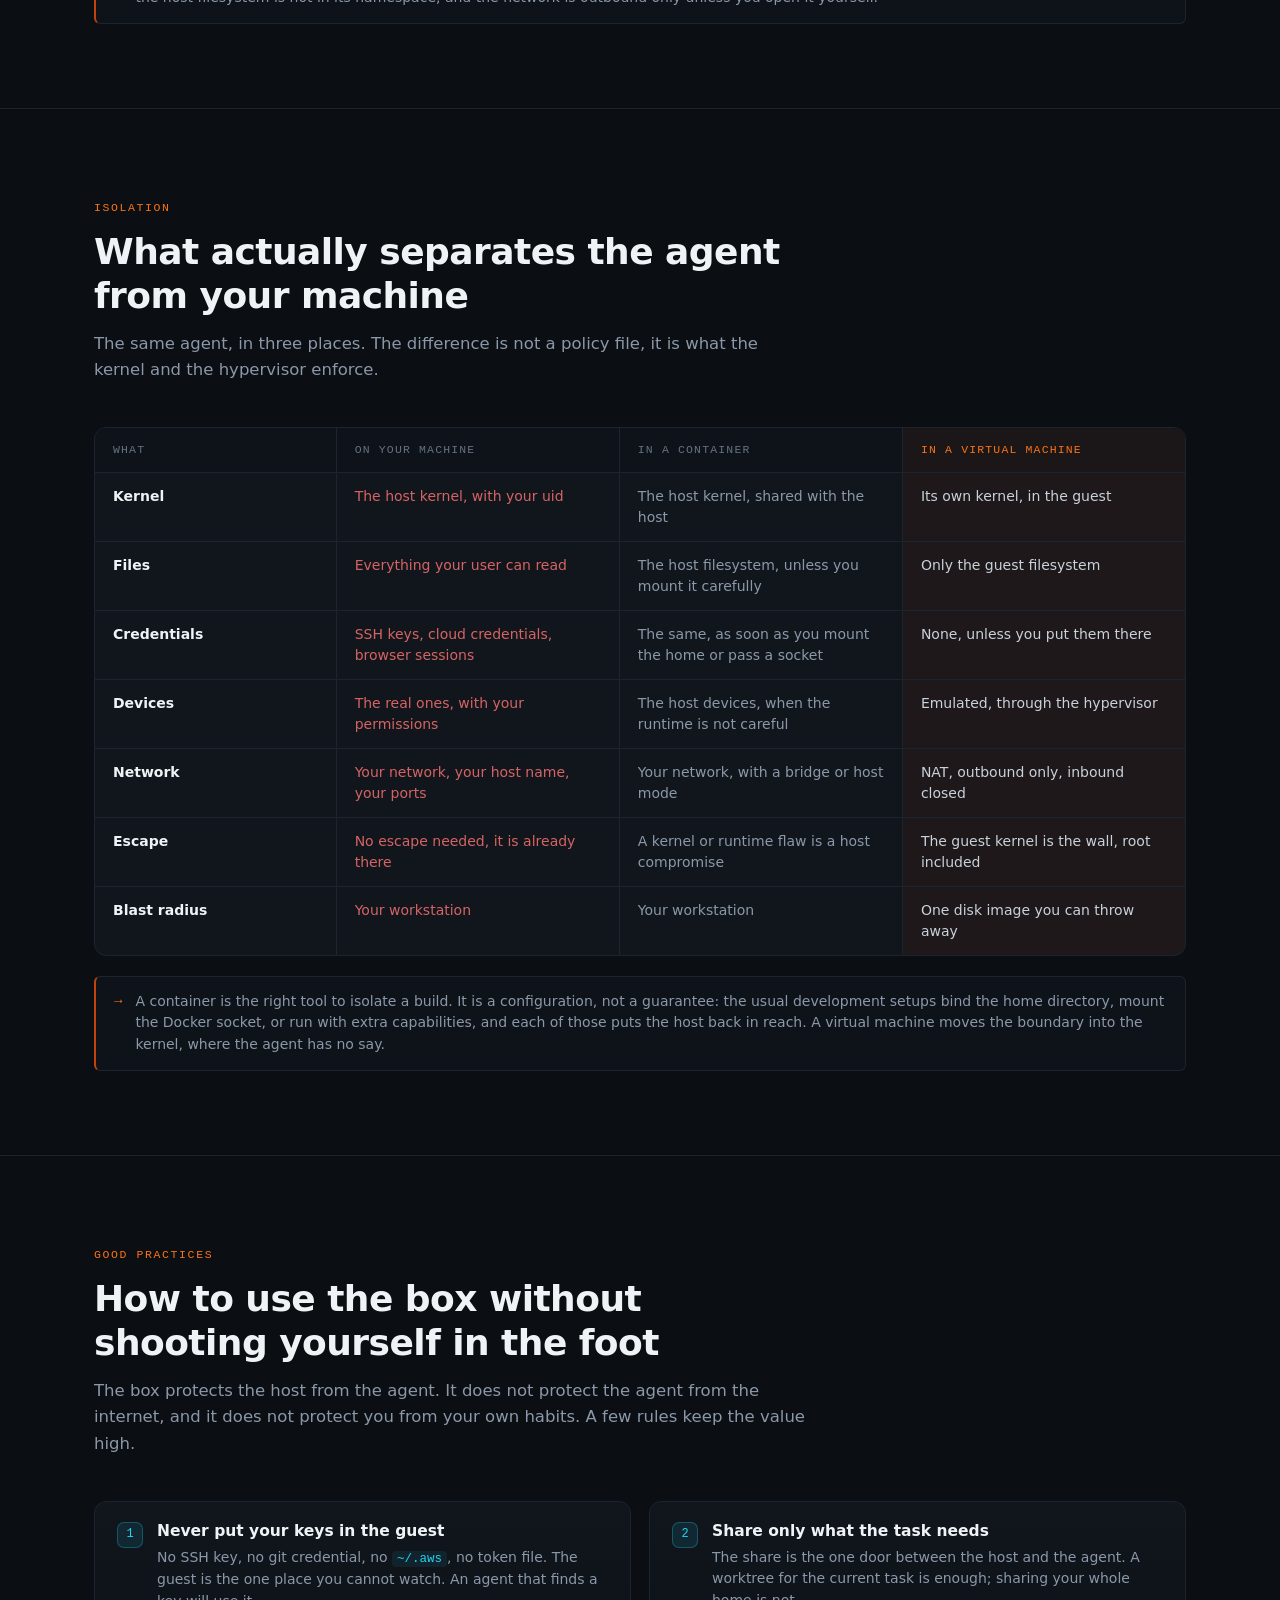
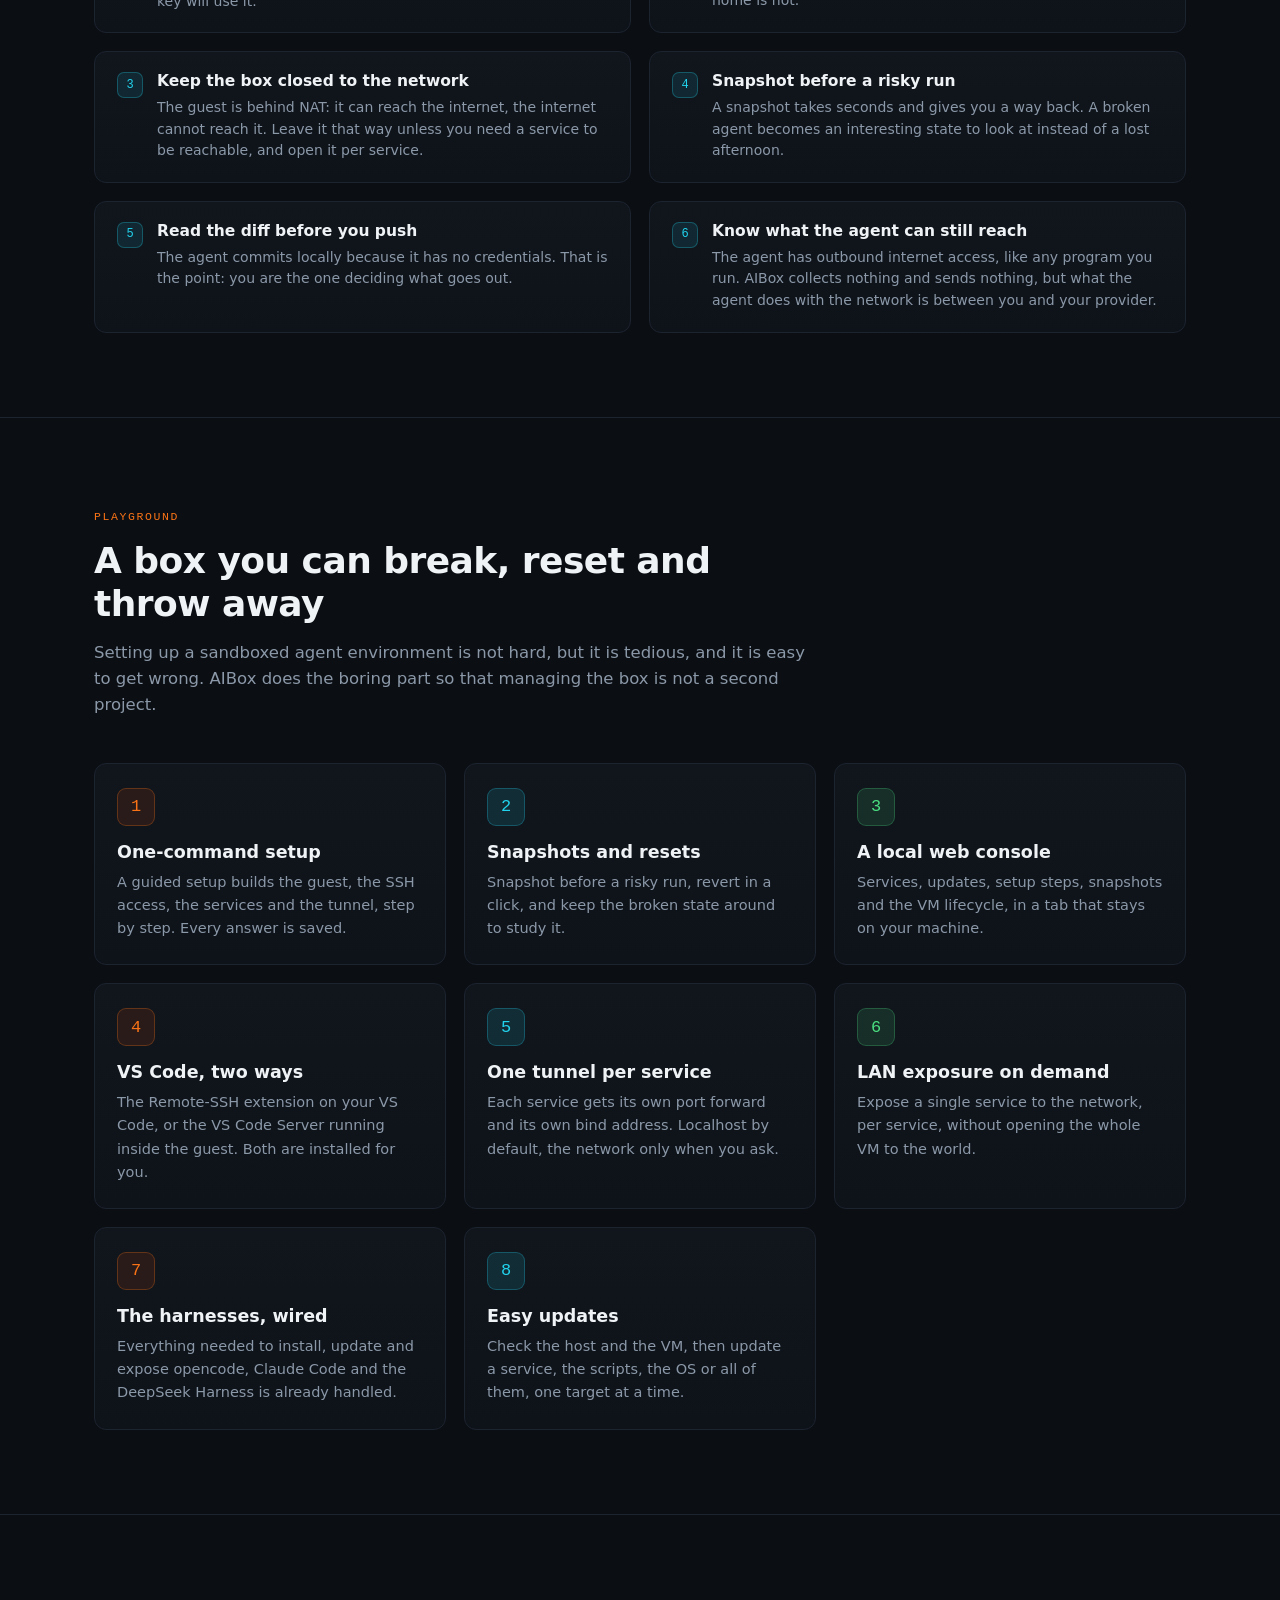
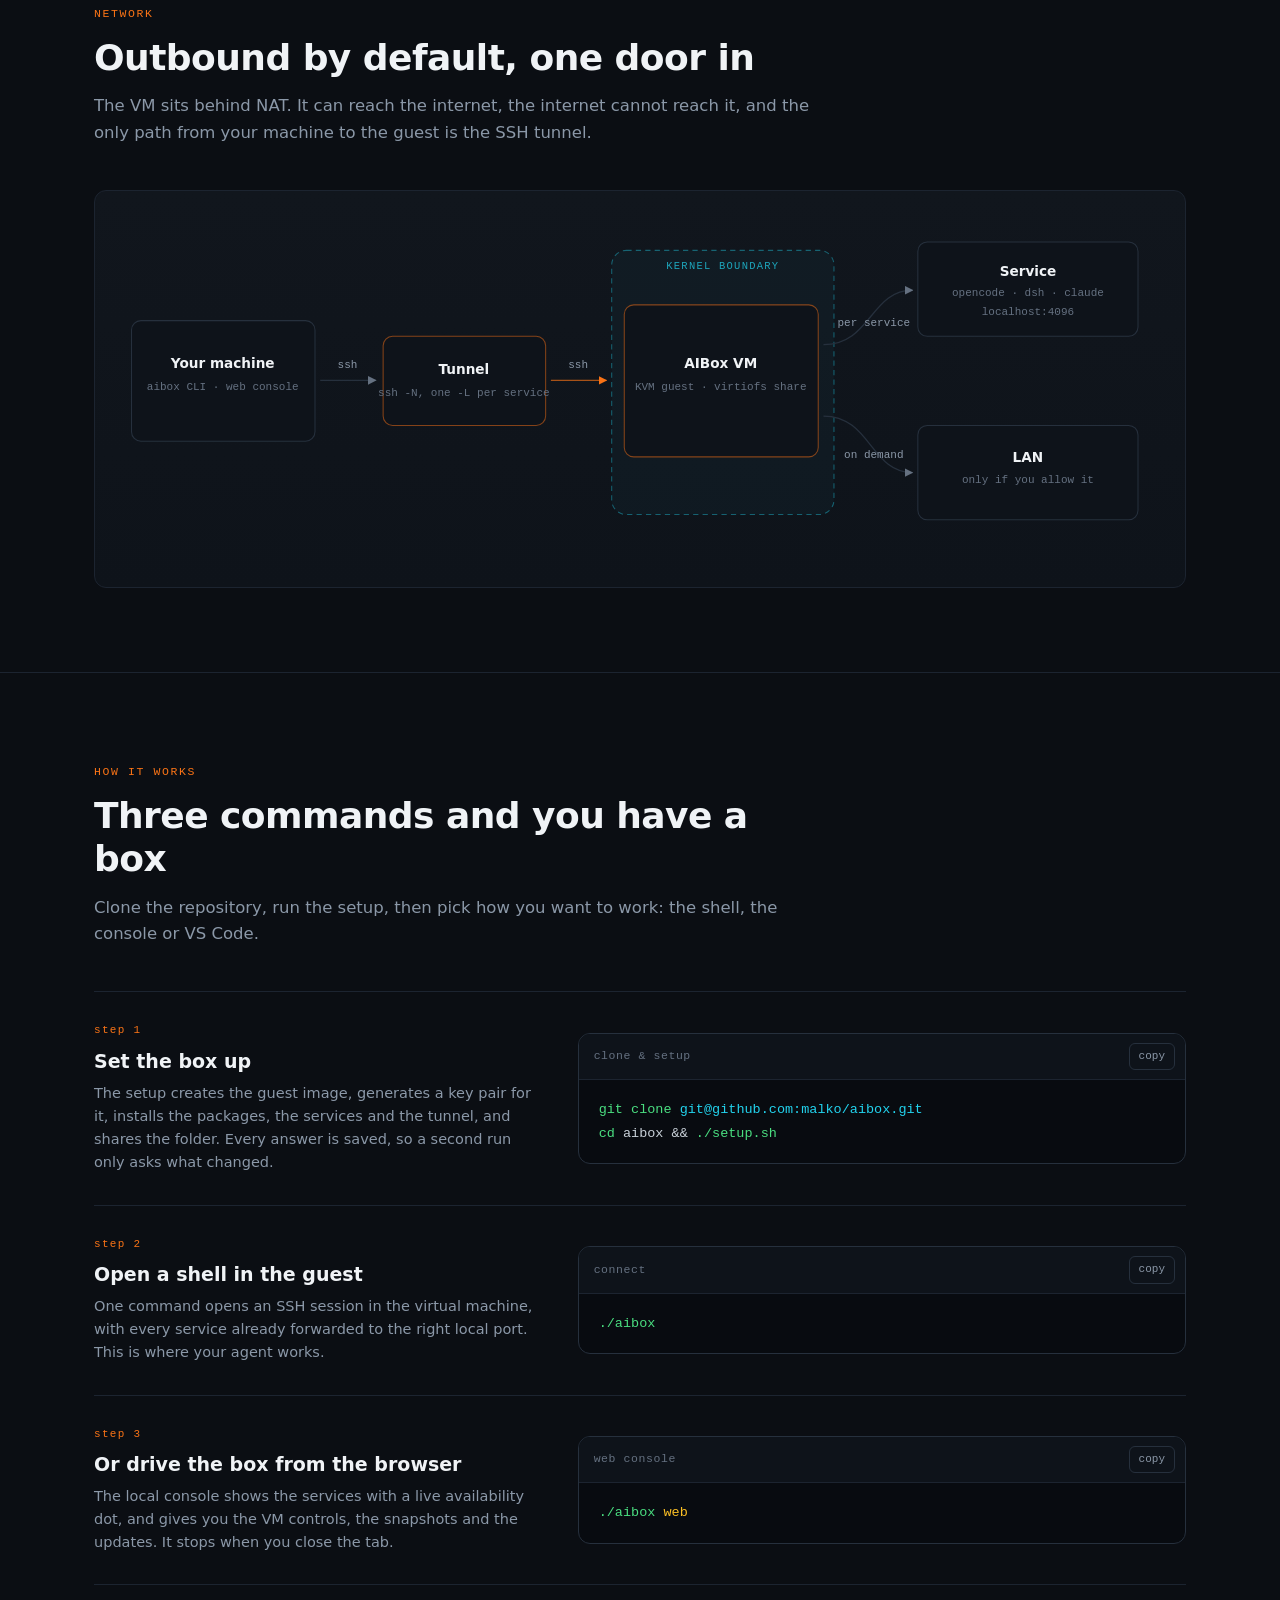
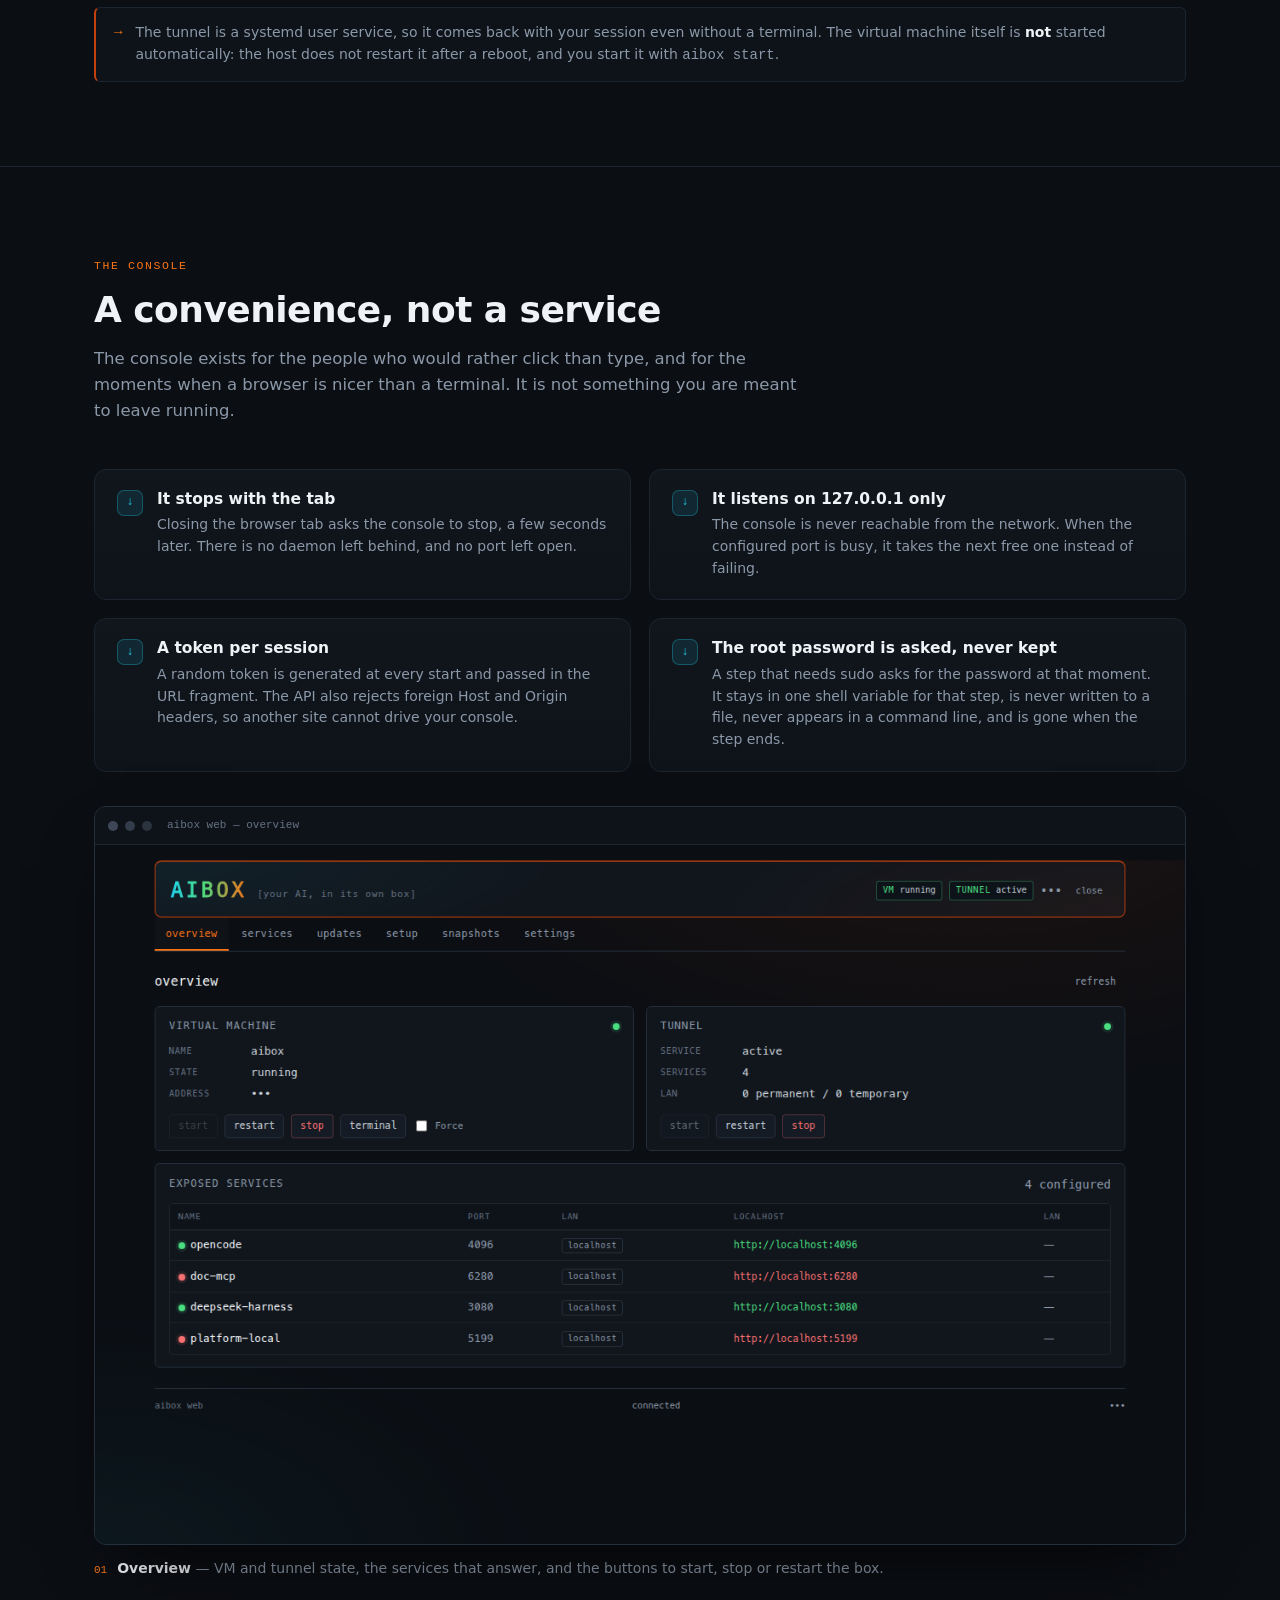
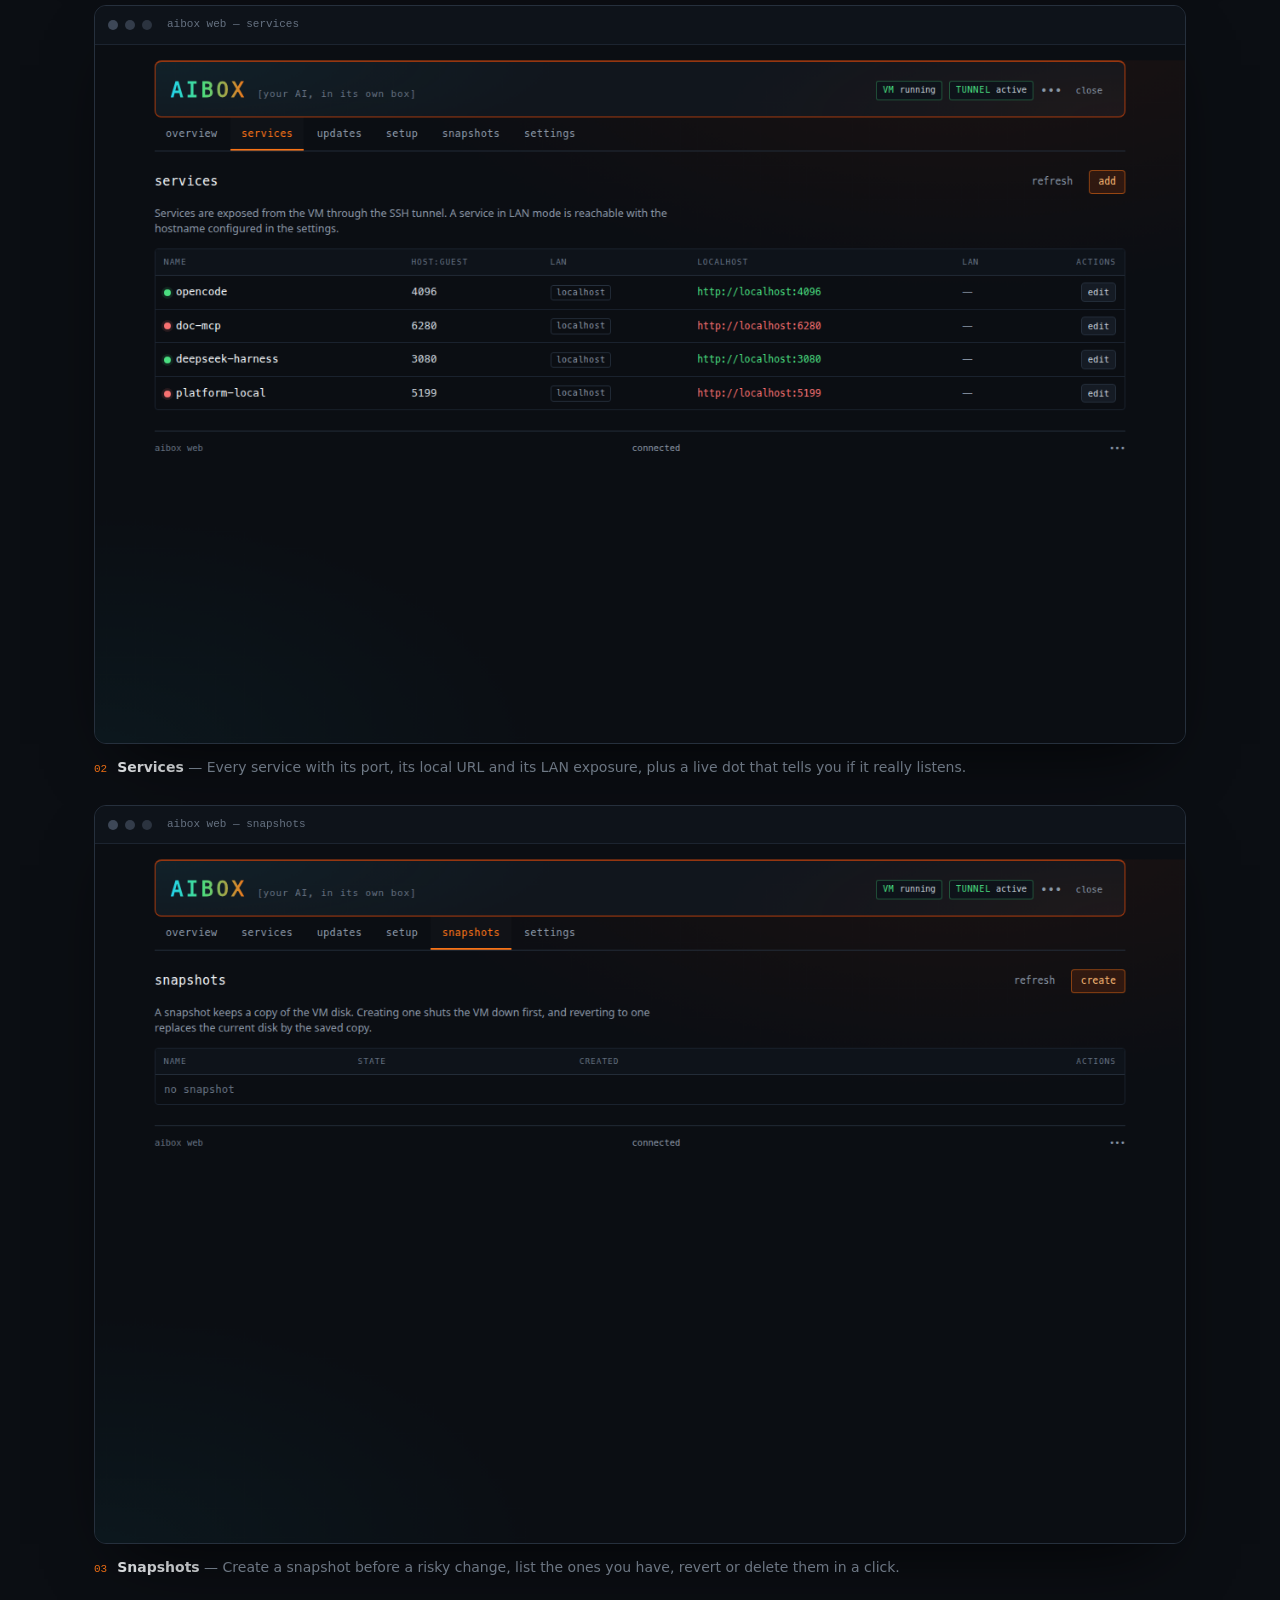
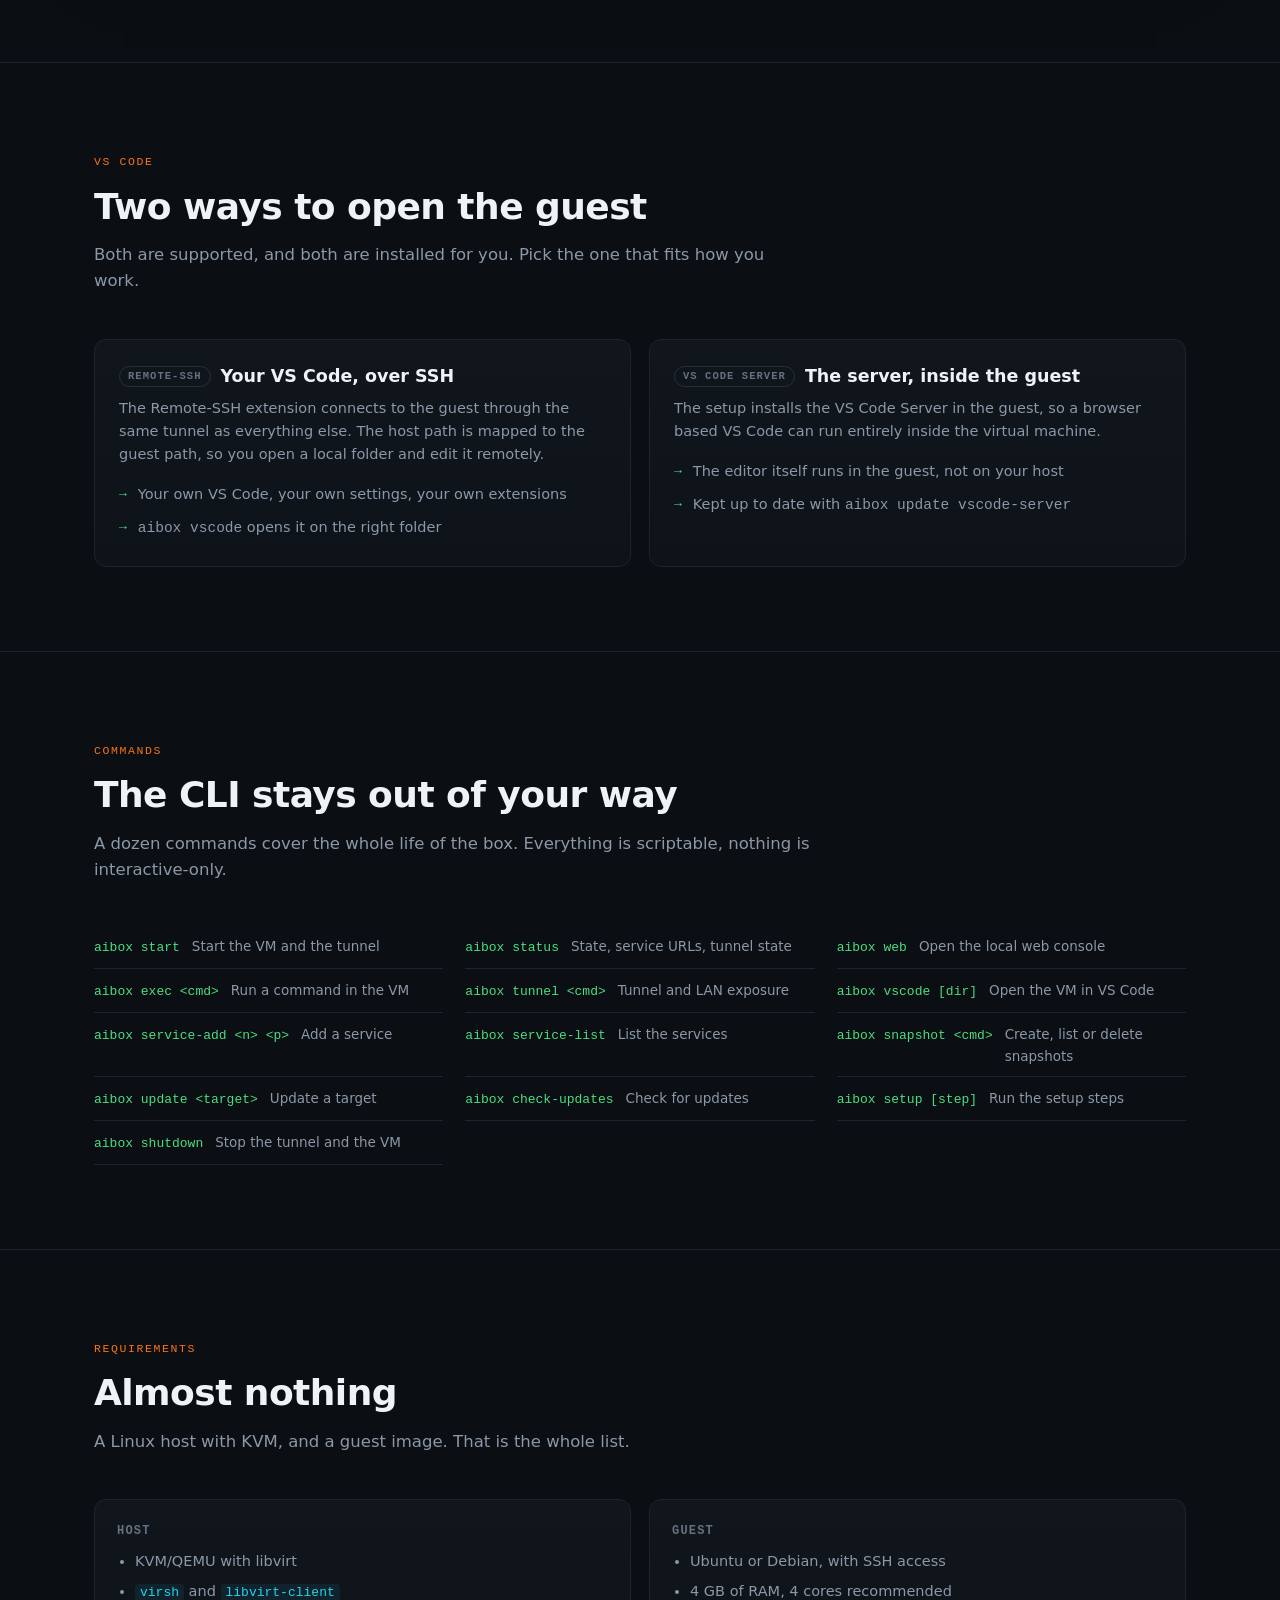
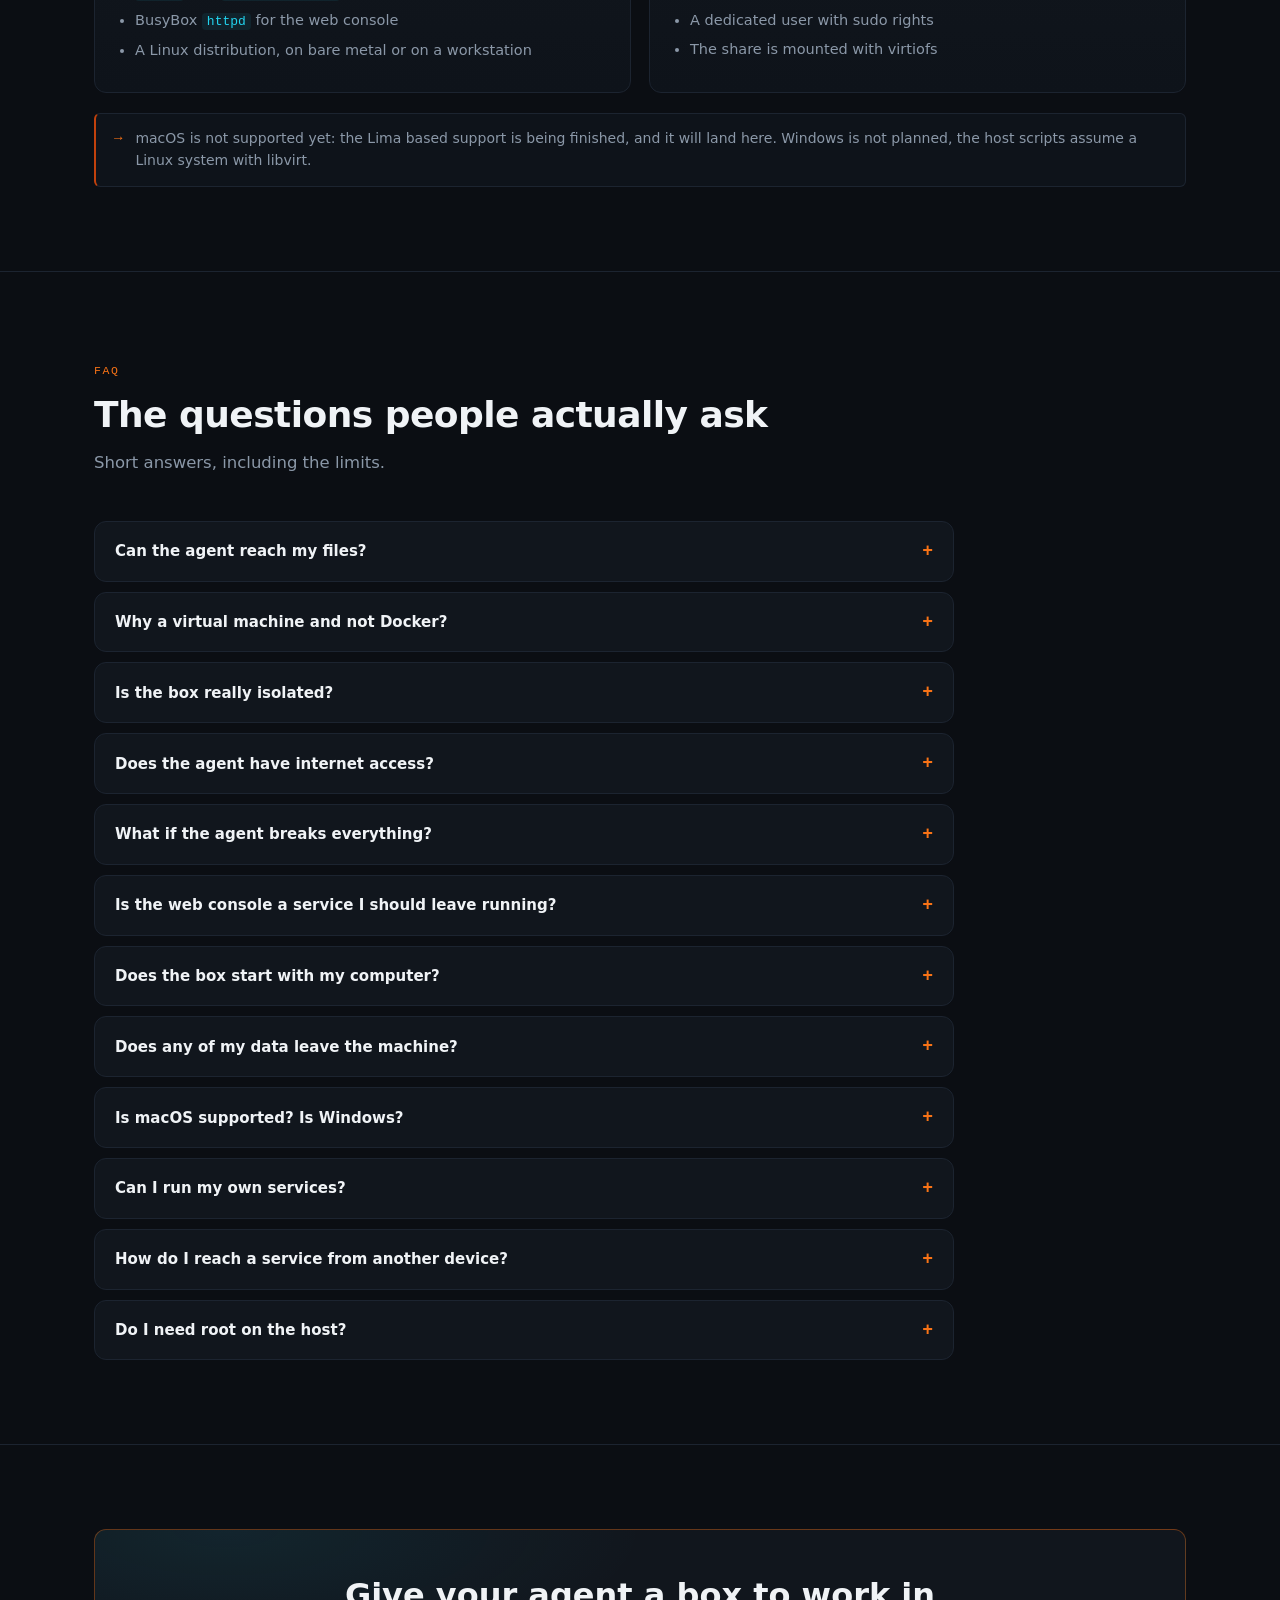
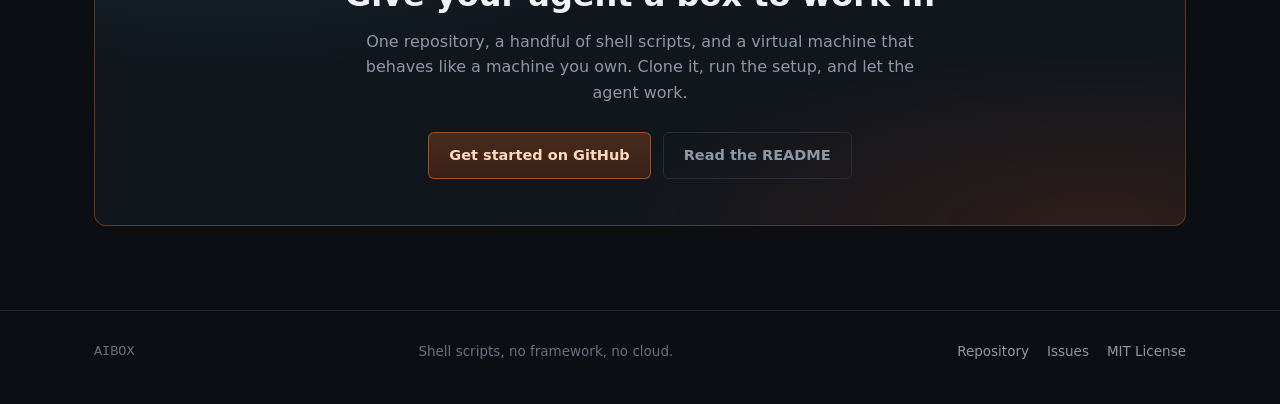
==== commit 4055fd41: "✨ tell the technical story, and be honest about the limits - explain what really separates the agent" ====
--- a/index.html
+++ b/index.html
@@ -4,13 +4,13 @@
 <meta charset="utf-8">
 <meta name="viewport" content="width=device-width, initial-scale=1">
 <title data-i18n="meta.title">AIBox — a virtual machine sandbox for your AI agents</title>
-<meta name="description" data-i18n-attr="content:meta.description" content="AIBox gives your AI agents a virtual machine to work in: the agent only reaches the files of the guest, the host stays untouched, and the whole box can be thrown away.">
+<meta name="description" data-i18n-attr="content:meta.description" content="AIBox runs your AI agents in a virtual machine with its own kernel: the agent only reaches the files of the guest, the host stays untouched, and the box can be reset or thrown away.">
 <meta name="theme-color" content="#0b0e13">
 <meta name="color-scheme" content="dark">
 
 <meta property="og:type" content="website">
 <meta property="og:title" data-i18n-attr="content:meta.title" content="AIBox — a virtual machine sandbox for your AI agents">
-<meta property="og:description" data-i18n-attr="content:meta.description" content="AIBox gives your AI agents a virtual machine to work in.">
+<meta property="og:description" data-i18n-attr="content:meta.description" content="AIBox runs your AI agents in a virtual machine with its own kernel.">
 <meta property="og:image" content="https://malko.github.io/aibox/assets/img/og-image.png">
 <meta property="og:url" content="https://malko.github.io/aibox/">
 <meta name="twitter:card" content="summary_large_image">
@@ -29,8 +29,9 @@
     </a>
 
     <nav class="site-nav" id="site-nav" data-i18n-attr="aria-label:nav.sections">
-      <a href="#why" data-i18n="nav.why">why</a>
-      <a href="#isolation" data-i18n="nav.isolation">vm or docker</a>
+      <a href="#model" data-i18n="nav.model">the model</a>
+      <a href="#isolation" data-i18n="nav.isolation">vm or container</a>
+      <a href="#practices" data-i18n="nav.practices">good practices</a>
       <a href="#how" data-i18n="nav.how">how it works</a>
       <a href="#console" data-i18n="nav.console">console</a>
       <a href="#faq" data-i18n="nav.faq">faq</a>
@@ -51,17 +52,18 @@
   <!-- Hero ------------------------------------------------------------- -->
   <section class="shell hero">
     <div>
-      <span class="eyebrow"><span class="dot"></span><span data-i18n="hero.badge">a sandbox for your AI agents</span></span>
+      <span class="eyebrow"><span class="dot"></span><span data-i18n="hero.badge">a virtual machine for your AI agents</span></span>
 
       <h1>
-        <span data-i18n="hero.title">Your agent, in a box it</span>
-        <span class="accent" data-i18n="hero.title.accent">cannot escape.</span>
+        <span data-i18n="hero.title">Your agent works in a VM.</span>
+        <span class="accent" data-i18n="hero.title.accent">Not on your machine.</span>
       </h1>
 
       <p class="hero-lede" data-i18n="hero.lede">
-        AI agents need files, a shell and freedom. Give them a virtual machine:
-        they work in the guest, they break the guest, and your laptop never
-        finds out.
+        An agent is a shell with your permissions, and it does whatever the
+        prompt asks. AIBox runs it inside a virtual machine with its own
+        kernel, its own filesystem and no way back: the only thing it shares
+        with the host is the folder you choose.
       </p>
 
       <div class="hero-actions">
@@ -73,8 +75,8 @@
       <div class="hero-meta">
         <span data-i18n="hero.meta.1">KVM / QEMU + libvirt</span>
         <span data-i18n="hero.meta.2">its own kernel</span>
-        <span data-i18n="hero.meta.3">disposable snapshots</span>
-        <span data-i18n="hero.meta.4">nothing in the cloud</span>
+        <span data-i18n="hero.meta.3">outbound traffic only</span>
+        <span data-i18n="hero.meta.4">nothing collected, nothing in the cloud</span>
       </div>
     </div>
 
@@ -88,100 +90,183 @@
     </div>
   </section>
 
-  <!-- Why -------------------------------------------------------------- -->
-  <section class="section" id="why">
-    <div class="shell">
-      <div class="section-head reveal">
-        <span class="section-kicker" data-i18n="why.kicker">why</span>
-        <h2 data-i18n="why.title">An agent on your machine is an agent on your life</h2>
-        <p data-i18n="why.lede">
-          A coding agent is a shell with your permissions. Hand it your
-          computer and you hand it your keys, your files and your secrets.
+  <!-- The model -------------------------------------------------------- -->
+  <section class="section" id="model">
+    <div class="shell">
+      <div class="section-head reveal">
+        <span class="section-kicker" data-i18n="model.kicker">the model</span>
+        <h2 data-i18n="model.title">One shared folder, and the agent stays inside</h2>
+        <p data-i18n="model.lede">
+          The day to day workflow is deliberately narrow. AIBox sets up a
+          virtual machine, shares one directory with it, and gives the agent
+          the harnesses it needs. Everything else stays where it belongs.
         </p>
       </div>
 
       <div class="split">
-        <div class="split-card risk reveal">
-          <h3><span class="tag" data-i18n="why.risk.tag">on the host</span><span data-i18n="why.risk.title">What it can reach</span></h3>
-          <p data-i18n="why.risk.lede">Everything the agent's user can reach, and the agent never asks.</p>
-          <ul class="risk-list risk">
-            <li><span class="mark">✕</span><span data-i18n="why.risk.1">Your SSH keys, your .env files, your cloud credentials</span></li>
-            <li><span class="mark">✕</span><span data-i18n="why.risk.2">Your projects, your notes, your browser sessions</span></li>
-            <li><span class="mark">✕</span><span data-i18n="why.risk.3">A wrong command that deletes the wrong directory</span></li>
-            <li><span class="mark">✕</span><span data-i18n="why.risk.4">A system left dirty, with packages and files everywhere</span></li>
-            <li><span class="mark">✕</span><span data-i18n="why.risk.5">Your tokens, sent wherever the prompt takes it</span></li>
+        <div class="split-card safe reveal">
+          <h3><span class="tag" data-i18n="model.card1.tag">1</span><span data-i18n="model.card1.title">A folder, shared both ways</span></h3>
+          <p data-i18n="model.card1.body">
+            The host share is mounted in the guest with virtiofs. The agent
+            works there, exactly as it would work in a directory on your
+            machine.
+          </p>
+          <ul class="risk-list safe">
+            <li><span class="mark">→</span><span data-i18n="model.card1.1">The agent reads and writes the shared folder, and nothing else</span></li>
+            <li><span class="mark">→</span><span data-i18n="model.card1.2">Your keys, your SSH agent, your cloud credentials stay on the host</span></li>
+            <li><span class="mark">→</span><span data-i18n="model.card1.3">The folder is yours to choose: a worktree, a scratch space, a repo</span></li>
           </ul>
         </div>
 
         <div class="split-card safe reveal">
-          <h3><span class="tag" data-i18n="why.safe.tag">in the box</span><span data-i18n="why.safe.title">What it can reach</span></h3>
-          <p data-i18n="why.safe.lede">The guest filesystem, and nothing else. The boundary is the kernel.</p>
+          <h3><span class="tag" data-i18n="model.card2.tag">2</span><span data-i18n="model.card2.title">Local commits, and you push</span></h3>
+          <p data-i18n="model.card2.body">
+            Without credentials in the guest, the agent can commit but it
+            cannot push. You keep the last word on what leaves your machine.
+          </p>
           <ul class="risk-list safe">
-            <li><span class="mark">✓</span><span data-i18n="why.safe.1">The files of the virtual machine, and the shared folder</span></li>
-            <li><span class="mark">✓</span><span data-i18n="why.safe.2">Your projects, but the copies inside the guest</span></li>
-            <li><span class="mark">✓</span><span data-i18n="why.safe.3">A wrong command that breaks the guest, and nothing else</span></li>
-            <li><span class="mark">✓</span><span data-i18n="why.safe.4">A snapshot to go back to</span></li>
-            <li><span class="mark">✓</span><span data-i18n="why.safe.5">A box you delete without a second thought</span></li>
+            <li><span class="mark">→</span><span data-i18n="model.card2.1">The agent commits locally in the shared folder</span></li>
+            <li><span class="mark">→</span><span data-i18n="model.card2.2">It has no git credentials, so it cannot push to your remotes</span></li>
+            <li><span class="mark">→</span><span data-i18n="model.card2.3">You read the diff and push, from the host, with your own keys</span></li>
           </ul>
         </div>
       </div>
-    </div>
-  </section>
-
-  <!-- VM or Docker ----------------------------------------------------- -->
+
+      <div class="note reveal" style="margin-top: 20px;">
+        <span class="mark">→</span>
+        <span data-i18n-html="model.note">AIBox is not a sandbox that certifies anything. It is a boundary that is easy to set up and hard to cross by accident: the guest has its own kernel, the host filesystem is not in its namespace, and the network is outbound only unless you open it yourself.</span>
+      </div>
+    </div>
+  </section>
+
+  <!-- VM or container -------------------------------------------------- -->
   <section class="section" id="isolation">
     <div class="shell">
       <div class="section-head reveal">
         <span class="section-kicker" data-i18n="isolation.kicker">isolation</span>
-        <h2 data-i18n="isolation.title">Why a virtual machine, and not a container</h2>
+        <h2 data-i18n="isolation.title">What actually separates the agent from your machine</h2>
         <p data-i18n="isolation.lede">
-          A container is a process with a few walls around it. A virtual
-          machine is another computer. When the agent is the one you do not
-          trust, that difference is the whole point.
+          The same agent, in three places. The difference is not a policy
+          file, it is what the kernel and the hypervisor enforce.
         </p>
       </div>
 
       <div class="compare reveal">
         <div class="compare-row head">
           <div data-i18n="isolation.head.what">what</div>
-          <div data-i18n="isolation.head.docker">a container</div>
-          <div class="win" data-i18n="isolation.head.vm">a virtual machine</div>
+          <div data-i18n="isolation.head.host">on your machine</div>
+          <div data-i18n="isolation.head.docker">in a container</div>
+          <div class="win" data-i18n="isolation.head.vm">in a virtual machine</div>
         </div>
         <div class="compare-row">
           <div class="label" data-i18n="isolation.row1.label">Kernel</div>
-          <div class="col" data-i18n="isolation.row1.docker">Shared with the host</div>
-          <div class="win" data-i18n="isolation.row1.vm">Its own, in the guest</div>
+          <div class="col risk" data-i18n="isolation.row1.host">The host kernel, with your uid</div>
+          <div class="col" data-i18n="isolation.row1.docker">The host kernel, shared with the host</div>
+          <div class="win" data-i18n="isolation.row1.vm">Its own kernel, in the guest</div>
         </div>
         <div class="compare-row">
           <div class="label" data-i18n="isolation.row2.label">Files</div>
-          <div class="col" data-i18n="isolation.row2.docker">The host filesystem, unless you mount it very carefully</div>
+          <div class="col risk" data-i18n="isolation.row2.host">Everything your user can read</div>
+          <div class="col" data-i18n="isolation.row2.docker">The host filesystem, unless you mount it carefully</div>
           <div class="win" data-i18n="isolation.row2.vm">Only the guest filesystem</div>
         </div>
         <div class="compare-row">
-          <div class="label" data-i18n="isolation.row3.label">Escape</div>
-          <div class="col" data-i18n="isolation.row3.docker">A container escape is a host compromise</div>
-          <div class="win" data-i18n="isolation.row3.vm">The guest kernel is the wall, root included</div>
+          <div class="label" data-i18n="isolation.row3.label">Credentials</div>
+          <div class="col risk" data-i18n="isolation.row3.host">SSH keys, cloud credentials, browser sessions</div>
+          <div class="col" data-i18n="isolation.row3.docker">Same, as soon as you mount the home or pass a socket</div>
+          <div class="win" data-i18n="isolation.row3.vm">None, unless you put them there</div>
         </div>
         <div class="compare-row">
           <div class="label" data-i18n="isolation.row4.label">Devices</div>
-          <div class="col" data-i18n="isolation.row4.docker">The host devices, if you are not careful</div>
-          <div class="win" data-i18n="isolation.row4.vm">Emulated, with your permission</div>
+          <div class="col risk" data-i18n="isolation.row4.host">The real ones, with your permissions</div>
+          <div class="col" data-i18n="isolation.row4.docker">The host devices, when the runtime is not careful</div>
+          <div class="win" data-i18n="isolation.row4.vm">Emulated, through the hypervisor</div>
         </div>
         <div class="compare-row">
-          <div class="label" data-i18n="isolation.row5.label">Blast radius</div>
-          <div class="col" data-i18n="isolation.row5.docker">The whole workstation</div>
-          <div class="win" data-i18n="isolation.row5.vm">One disposable disk</div>
+          <div class="label" data-i18n="isolation.row5.label">Network</div>
+          <div class="col risk" data-i18n="isolation.row5.host">Your network, your host name, your ports</div>
+          <div class="col" data-i18n="isolation.row5.docker">Your network, with a bridge or host mode</div>
+          <div class="win" data-i18n="isolation.row5.vm">NAT, outbound only, inbound closed</div>
         </div>
         <div class="compare-row">
-          <div class="label" data-i18n="isolation.row6.label">Reset</div>
-          <div class="col" data-i18n="isolation.row6.docker">Delete the container, lose the work</div>
-          <div class="win" data-i18n="isolation.row6.vm">Revert a snapshot, keep the work</div>
-        </div>
-      </div>
+          <div class="label" data-i18n="isolation.row6.label">Escape</div>
+          <div class="col risk" data-i18n="isolation.row6.host">No escape needed, it is already there</div>
+          <div class="col" data-i18n="isolation.row6.docker">A kernel or runtime flaw is a host compromise</div>
+          <div class="win" data-i18n="isolation.row6.vm">The guest kernel is the wall, root included</div>
+        </div>
+        <div class="compare-row">
+          <div class="label" data-i18n="isolation.row7.label">Blast radius</div>
+          <div class="col risk" data-i18n="isolation.row7.host">Your workstation</div>
+          <div class="col" data-i18n="isolation.row7.docker">Your workstation</div>
+          <div class="win" data-i18n="isolation.row7.vm">One disk image you can throw away</div>
+        </div>
+      </div>
+
+      <p class="compare-hint" data-i18n="isolation.scroll">Scroll the table to see the three columns.</p>
 
       <div class="note reveal" style="margin-top: 20px;">
         <span class="mark">→</span>
-        <span data-i18n-html="isolation.note">A container is fine to isolate a build. It is not fine to isolate an agent that writes its own code and runs it. AIBox uses a virtual machine, and a real kernel, for that reason.</span>
+        <span data-i18n-html="isolation.note">A container is the right tool to isolate a build. It is a configuration, not a guarantee: the usual development setups bind the home directory, mount the Docker socket, or run with extra capabilities, and each of those puts the host back in reach. A virtual machine moves the boundary into the kernel, where the agent has no say.</span>
+      </div>
+    </div>
+  </section>
+
+  <!-- Practices -------------------------------------------------------- -->
+  <section class="section" id="practices">
+    <div class="shell">
+      <div class="section-head reveal">
+        <span class="section-kicker" data-i18n="practices.kicker">good practices</span>
+        <h2 data-i18n="practices.title">How to use the box without shooting yourself in the foot</h2>
+        <p data-i18n="practices.lede">
+          The box protects the host from the agent. It does not protect the
+          agent from the internet, and it does not protect you from your own
+          habits. A few rules keep the value high.
+        </p>
+      </div>
+
+      <div class="practices">
+        <div class="practice reveal">
+          <span class="mark">1</span>
+          <div>
+            <h3 data-i18n="practice.1.title">Never put your keys in the guest</h3>
+            <p data-i18n-html="practice.1.body">No SSH key, no git credential, no <code>~/.aws</code>, no token file. The guest is the one place you cannot watch. An agent that finds a key will use it.</p>
+          </div>
+        </div>
+        <div class="practice reveal">
+          <span class="mark">2</span>
+          <div>
+            <h3 data-i18n="practice.2.title">Share only what the task needs</h3>
+            <p data-i18n="practice.2.body">The share is the one door between the host and the agent. A worktree for the current task is enough; sharing your whole home is not.</p>
+          </div>
+        </div>
+        <div class="practice reveal">
+          <span class="mark">3</span>
+          <div>
+            <h3 data-i18n="practice.3.title">Keep the box closed to the network</h3>
+            <p data-i18n="practice.3.body">The guest is behind NAT: it can reach the internet, the internet cannot reach it. Leave it that way unless you need a service to be reachable, and open it per service.</p>
+          </div>
+        </div>
+        <div class="practice reveal">
+          <span class="mark">4</span>
+          <div>
+            <h3 data-i18n="practice.4.title">Snapshot before a risky run</h3>
+            <p data-i18n="practice.4.body">A snapshot takes seconds and gives you a way back. A broken agent becomes an interesting state to look at instead of a lost afternoon.</p>
+          </div>
+        </div>
+        <div class="practice reveal">
+          <span class="mark">5</span>
+          <div>
+            <h3 data-i18n="practice.5.title">Read the diff before you push</h3>
+            <p data-i18n="practice.5.body">The agent commits locally because it has no credentials. That is the point: you are the one deciding what goes out.</p>
+          </div>
+        </div>
+        <div class="practice reveal">
+          <span class="mark">6</span>
+          <div>
+            <h3 data-i18n="practice.6.title">Know what the agent can still reach</h3>
+            <p data-i18n="practice.6.body">The agent has outbound internet access, like any program you run. AIBox collects nothing and sends nothing, but what the agent does with the network is between you and your provider.</p>
+          </div>
+        </div>
       </div>
     </div>
   </section>
@@ -191,11 +276,11 @@
     <div class="shell">
       <div class="section-head reveal">
         <span class="section-kicker" data-i18n="playground.kicker">playground</span>
-        <h2 data-i18n="playground.title">A playground you can break and throw away</h2>
+        <h2 data-i18n="playground.title">A box you can break, reset and throw away</h2>
         <p data-i18n="playground.lede">
-          The point is not only to protect the machine. It is to give the agent
-          a place where it can try things — and to make that place easy to
-          create, easy to reset and easy to share.
+          Setting up a sandboxed agent environment is not hard, but it is
+          tedious, and it is easy to get wrong. AIBox does the boring part so
+          that managing the box is not a second project.
         </p>
       </div>
 
@@ -203,7 +288,7 @@
         <article class="card reveal">
           <div class="card-icon">1</div>
           <h3 data-i18n="feature.1.title">One-command setup</h3>
-          <p data-i18n="feature.1.body">A guided setup builds the guest, the SSH access, the services and the tunnel, step by step.</p>
+          <p data-i18n="feature.1.body">A guided setup builds the guest, the SSH access, the services and the tunnel, step by step. Every answer is saved.</p>
         </article>
         <article class="card reveal">
           <div class="card-icon cyan">2</div>
@@ -217,8 +302,8 @@
         </article>
         <article class="card reveal">
           <div class="card-icon">4</div>
-          <h3 data-i18n="feature.6.title">VS Code Remote-SSH</h3>
-          <p data-i18n="feature.6.body">Open the shared folder in your own VS Code. The host path is mapped to the guest path for you.</p>
+          <h3 data-i18n="feature.6.title">VS Code, two ways</h3>
+          <p data-i18n="feature.6.body">The Remote-SSH extension on your VS Code, or the VS Code Server running inside the guest. Both are installed for you.</p>
         </article>
         <article class="card reveal">
           <div class="card-icon cyan">5</div>
@@ -232,13 +317,13 @@
         </article>
         <article class="card reveal">
           <div class="card-icon">7</div>
-          <h3 data-i18n="feature.7.title">Your harnesses, installed</h3>
-          <p data-i18n="feature.7.body">The setup installs opencode, the DeepSeek Harness and Claude Code in the guest, and registers their services for you.</p>
+          <h3 data-i18n="feature.7.title">The harnesses, wired</h3>
+          <p data-i18n="feature.7.body">Everything needed to install, update and expose opencode, Claude Code and the DeepSeek Harness is already handled.</p>
         </article>
         <article class="card reveal">
           <div class="card-icon cyan">8</div>
-          <h3 data-i18n="feature.8.title">Updates you can see</h3>
-          <p data-i18n="feature.8.body">Check the host and the VM for updates, then apply them one target at a time — a service, a script, the OS or all of them.</p>
+          <h3 data-i18n="feature.8.title">Easy updates</h3>
+          <p data-i18n="feature.8.body">Check the host and the VM, then update a service, the scripts, the OS or all of them, one target at a time.</p>
         </article>
       </div>
     </div>
@@ -249,11 +334,11 @@
     <div class="shell">
       <div class="section-head reveal">
         <span class="section-kicker" data-i18n="network.kicker">network</span>
-        <h2 data-i18n="network.title">One door into the box</h2>
+        <h2 data-i18n="network.title">Outbound by default, one door in</h2>
         <p data-i18n="network.lede">
-          The VM is never exposed directly. Every service travels through a
-          single SSH tunnel, and only the services you choose can leave the
-          machine.
+          The VM sits behind NAT. It can reach the internet, the internet
+          cannot reach it, and the only path from your machine to the guest is
+          the SSH tunnel.
         </p>
       </div>
 
@@ -323,8 +408,10 @@
             <span class="step-no" data-i18n="how.step1.no">step 1</span>
             <h3 data-i18n="how.step1.title">Set the box up</h3>
             <p data-i18n="how.step1.body">
-              The setup walks through the VM, SSH, the services and the tunnel.
-              Every answer is saved, so a second run only asks what changed.
+              The setup creates the guest image, generates a key pair for it,
+              installs the packages, the services and the tunnel, and shares
+              the folder. Every answer is saved, so a second run only asks
+              what changed.
             </p>
           </div>
           <div class="code">
@@ -363,7 +450,7 @@
             <p data-i18n="how.step3.body">
               The local console shows the services with a live availability
               dot, and gives you the VM controls, the snapshots and the
-              updates.
+              updates. It stops when you close the tab.
             </p>
           </div>
           <div class="code">
@@ -375,6 +462,11 @@
           </div>
         </div>
       </div>
+
+      <div class="note reveal" style="margin-top: 22px;">
+        <span class="mark">→</span>
+        <span data-i18n-html="how.note">The tunnel is a systemd user service, so it comes back with your session even without a terminal. The virtual machine itself is <b>not</b> started automatically: the host does not restart it after a reboot, and you start it with <code>aibox start</code>.</span>
+      </div>
     </div>
   </section>
 
@@ -383,14 +475,46 @@
     <div class="shell">
       <div class="section-head reveal">
         <span class="section-kicker" data-i18n="console.kicker">the console</span>
-        <h2 data-i18n="console.title">The web console, in three views</h2>
+        <h2 data-i18n="console.title">A convenience, not a service</h2>
         <p data-i18n="console.lede">
-          The same state the CLI shows, in a browser tab that stays on your
-          machine — no account, no server, no telemetry.
+          The console exists for the people who would rather click than type,
+          and for the moments when a browser is nicer than a terminal. It is
+          not something you are meant to leave running.
         </p>
       </div>
 
-      <div class="showcase">
+      <div class="practices">
+        <div class="practice reveal">
+          <span class="mark">↓</span>
+          <div>
+            <h3 data-i18n="console.practice1.title">It stops with the tab</h3>
+            <p data-i18n="console.practice1.body">Closing the browser tab asks the console to stop, a few seconds later. There is no daemon left behind, and no port left open.</p>
+          </div>
+        </div>
+        <div class="practice reveal">
+          <span class="mark">↓</span>
+          <div>
+            <h3 data-i18n="console.practice2.title">It listens on 127.0.0.1 only</h3>
+            <p data-i18n="console.practice2.body">The console is never reachable from the network. When the configured port is busy, it takes the next free one instead of failing.</p>
+          </div>
+        </div>
+        <div class="practice reveal">
+          <span class="mark">↓</span>
+          <div>
+            <h3 data-i18n="console.practice3.title">A token per session</h3>
+            <p data-i18n="console.practice3.body">A random token is generated at every start and passed in the URL fragment. The API also rejects foreign Host and Origin headers, so another site cannot drive your console.</p>
+          </div>
+        </div>
+        <div class="practice reveal">
+          <span class="mark">↓</span>
+          <div>
+            <h3 data-i18n="console.practice4.title">The root password is asked, never kept</h3>
+            <p data-i18n="console.practice4.body">A step that needs sudo asks for the password at that moment. It stays in one shell variable for that step, is never written to a file, never appears in a command line, and is gone when the step ends.</p>
+          </div>
+        </div>
+      </div>
+
+      <div class="showcase" style="margin-top: 34px;">
         <figure class="reveal">
           <div class="shot">
             <div class="shot-bar">
@@ -423,6 +547,47 @@
           </div>
           <figcaption><span class="n">03</span><span><b data-i18n="console.3.title">Snapshots</b> — <span data-i18n="console.3.body">Create a snapshot before a risky change.</span></span></figcaption>
         </figure>
+      </div>
+    </div>
+  </section>
+
+  <!-- VS Code ---------------------------------------------------------- -->
+  <section class="section" id="vscode">
+    <div class="shell">
+      <div class="section-head reveal">
+        <span class="section-kicker" data-i18n="vscode.kicker">vs code</span>
+        <h2 data-i18n="vscode.title">Two ways to open the guest</h2>
+        <p data-i18n="vscode.lede">
+          Both are supported, and both are installed for you. Pick the one
+          that fits how you work.
+        </p>
+      </div>
+
+      <div class="split">
+        <div class="split-card reveal">
+          <h3><span class="tag" data-i18n="vscode.card1.tag">remote-ssh</span><span data-i18n="vscode.card1.title">Your VS Code, over SSH</span></h3>
+          <p data-i18n="vscode.card1.body">
+            The Remote-SSH extension connects to the guest through the same
+            tunnel as everything else. The host path is mapped to the guest
+            path, so you open a local folder and edit it remotely.
+          </p>
+          <ul class="risk-list safe">
+            <li><span class="mark">→</span><span data-i18n="vscode.card1.1">Your own VS Code, your own settings, your own extensions</span></li>
+            <li><span class="mark">→</span><span data-i18n-html="vscode.card1.2"><code>aibox vscode</code> opens it on the right folder</span></li>
+          </ul>
+        </div>
+
+        <div class="split-card reveal">
+          <h3><span class="tag" data-i18n="vscode.card2.tag">vs code server</span><span data-i18n="vscode.card2.title">The server, inside the guest</span></h3>
+          <p data-i18n="vscode.card2.body">
+            The setup installs the VS Code Server in the guest, so a browser
+            based VS Code can run entirely inside the virtual machine.
+          </p>
+          <ul class="risk-list safe">
+            <li><span class="mark">→</span><span data-i18n="vscode.card2.1">The editor itself runs in the guest, not on your host</span></li>
+            <li><span class="mark">→</span><span data-i18n-html="vscode.card2.2">Kept up to date with <code>aibox update vscode-server</code></span></li>
+          </ul>
+        </div>
       </div>
     </div>
   </section>
@@ -468,8 +633,8 @@
           <h3 data-i18n="req.host.title">host</h3>
           <ul>
             <li data-i18n="req.host.1">KVM/QEMU with libvirt</li>
-            <li data-i18n="req.host.2"><code>virsh</code> and <code>libvirt-client</code></li>
-            <li data-i18n="req.host.3">BusyBox <code>httpd</code> for the web console</li>
+            <li data-i18n-html="req.host.2"><code>virsh</code> and <code>libvirt-client</code></li>
+            <li data-i18n-html="req.host.3">BusyBox <code>httpd</code> for the web console</li>
             <li data-i18n="req.host.4">A Linux distribution, on bare metal or on a workstation</li>
           </ul>
         </div>
@@ -486,7 +651,7 @@
 
       <div class="note reveal" style="margin-top: 20px;">
         <span class="mark">→</span>
-        <span data-i18n="req.note">macOS is not supported yet. The Lima based support is being finished, and it will land here.</span>
+        <span data-i18n="req.note">macOS is not supported yet: the Lima based support is being finished, and it will land here. Windows is not planned, the host scripts assume a Linux system with libvirt.</span>
       </div>
     </div>
   </section>
@@ -497,41 +662,57 @@
       <div class="section-head reveal">
         <span class="section-kicker" data-i18n="faq.kicker">faq</span>
         <h2 data-i18n="faq.title">The questions people actually ask</h2>
-        <p data-i18n="faq.lede">Short answers, no marketing.</p>
+        <p data-i18n="faq.lede">Short answers, including the limits.</p>
       </div>
 
       <div class="faq reveal">
         <details>
           <summary data-i18n="faq.1.q">Can the agent reach my files?</summary>
-          <div class="answer" data-i18n="faq.1.a">Only the ones you put in the shared folder, and the ones inside the guest. Your SSH keys, your browser sessions and the rest of the workstation stay out of reach: the agent works in a virtual machine with its own kernel.</div>
+          <div class="answer" data-i18n="faq.1.a">Only the ones in the shared folder, and the ones inside the guest. Your SSH keys, your browser sessions and the rest of the workstation are not in the guest's filesystem.</div>
         </details>
         <details>
           <summary data-i18n="faq.2.q">Why a virtual machine and not Docker?</summary>
-          <div class="answer" data-i18n="faq.2.a">A container shares the kernel and the filesystem of the host: a container escape, or a badly written mount, hands the agent your whole machine. A virtual machine has its own kernel, and that kernel is the boundary. For a build, a container is enough. For an agent that writes and runs its own code, it is not.</div>
-        </details>
-        <details>
-          <summary data-i18n="faq.3.q">What if the agent breaks everything?</summary>
-          <div class="answer" data-i18n="faq.3.a">You take a snapshot before it starts, and you revert it afterwards. The broken state stays available to look at, and the host never saw any of it.</div>
-        </details>
-        <details>
-          <summary data-i18n="faq.4.q">Does any of my data leave the machine?</summary>
-          <div class="answer" data-i18n="faq.4.a">No. The VM runs on your hardware, the console is served by BusyBox on your machine and the tunnels are plain SSH. There is no account, no telemetry and no cloud service in the loop.</div>
-        </details>
-        <details>
-          <summary data-i18n="faq.5.q">Do I need root on the host?</summary>
-          <div class="answer" data-i18n="faq.5.a">Only for a few setup steps, and the console asks for the sudo password once, in memory, when a privileged step needs it. Everything else runs as your user.</div>
-        </details>
-        <details>
-          <summary data-i18n="faq.6.q">Can I run my own services?</summary>
-          <div class="answer" data-i18n="faq.6.a">Yes. <code>aibox service-add mytool 8080</code> registers a port, and the tunnel, the console and the status output pick it up right away.</div>
-        </details>
-        <details>
-          <summary data-i18n="faq.7.q">How do I reach a service from another device?</summary>
-          <div class="answer" data-i18n="faq.7.a">Expose that service on the LAN: <code>aibox tunnel lan on opencode --permanent</code>. The tunnel binds the port on your network interface instead of localhost, for that service only.</div>
-        </details>
-        <details>
-          <summary data-i18n="faq.8.q">Is macOS supported?</summary>
-          <div class="answer" data-i18n="faq.8.a">Not yet. The Lima based support is on its way, and the site will say so as soon as it works.</div>
+          <div class="answer" data-i18n="faq.2.a">A container shares the host kernel and, in most development setups, the host home directory or the Docker socket. A virtual machine has its own kernel, and the host filesystem is simply not in its namespace. For a build, a container is enough. For an agent that writes and runs its own code, the boundary has to be below the process.</div>
+        </details>
+        <details>
+          <summary data-i18n="faq.3.q">Is the box really isolated?</summary>
+          <div class="answer" data-i18n="faq.3.a">It is a boundary, not a proof. The share is a real door, the agent has outbound internet access, and a bridged network or a forwarded port would open the guest. What AIBox does is make the safe configuration the default one, and the unsafe one something you have to ask for explicitly.</div>
+        </details>
+        <details>
+          <summary data-i18n="faq.4.q">Does the agent have internet access?</summary>
+          <div class="answer" data-i18n="faq.4.a">Yes, like any program you run: the guest is behind NAT, so it can reach the internet and the internet cannot reach it. AIBox itself collects nothing and sends nothing, but what your agent does with the network depends on your provider and on you.</div>
+        </details>
+        <details>
+          <summary data-i18n="faq.5.q">What if the agent breaks everything?</summary>
+          <div class="answer" data-i18n="faq.5.a">You take a snapshot before it starts, and you revert it afterwards. The broken state stays available to look at, and the host never saw any of it.</div>
+        </details>
+        <details>
+          <summary data-i18n="faq.6.q">Is the web console a service I should leave running?</summary>
+          <div class="answer" data-i18n="faq.6.a">No. It is a foreground command: it listens on 127.0.0.1 only, and it stops shortly after you close the tab. The token it needs is generated at every start, and the API rejects foreign Host and Origin headers.</div>
+        </details>
+        <details>
+          <summary data-i18n="faq.7.q">Does the box start with my computer?</summary>
+          <div class="answer" data-i18n-html="faq.7.a">The tunnel is a systemd user service, so it starts with your session. The virtual machine is not started for you: a host reboot leaves it off, and you bring it up with <code>aibox start</code>.</div>
+        </details>
+        <details>
+          <summary data-i18n="faq.8.q">Does any of my data leave the machine?</summary>
+          <div class="answer" data-i18n="faq.8.a">AIBox does not collect, store or send anything: the VM runs on your hardware, the console is served by BusyBox on your machine and the tunnels are plain SSH. The agent, on the other hand, has the same internet access as any program you run.</div>
+        </details>
+        <details>
+          <summary data-i18n="faq.9.q">Is macOS supported? Is Windows?</summary>
+          <div class="answer" data-i18n="faq.9.a">macOS is on the way: the Lima based support is being finished. Windows is not planned, the host scripts assume a Linux system with libvirt.</div>
+        </details>
+        <details>
+          <summary data-i18n="faq.10.q">Can I run my own services?</summary>
+          <div class="answer" data-i18n-html="faq.10.a">Yes. <code>aibox service-add mytool 8080</code> registers a port, and the tunnel, the console and the status output pick it up right away.</div>
+        </details>
+        <details>
+          <summary data-i18n="faq.11.q">How do I reach a service from another device?</summary>
+          <div class="answer" data-i18n-html="faq.11.a">Expose that service on the LAN: <code>aibox tunnel lan on opencode --permanent</code>. The tunnel binds the port on your network interface instead of localhost, for that service only.</div>
+        </details>
+        <details>
+          <summary data-i18n="faq.12.q">Do I need root on the host?</summary>
+          <div class="answer" data-i18n="faq.12.a">Only for a few setup steps, and the password is asked at that moment. It is never written to a file, never passed on a command line and never kept after the step ends.</div>
         </details>
       </div>
     </div>
@@ -541,7 +722,7 @@
   <section class="section">
     <div class="shell">
       <div class="cta reveal">
-        <h2 data-i18n="cta.title">Give your agent a box to break</h2>
+        <h2 data-i18n="cta.title">Give your agent a box to work in</h2>
         <p data-i18n="cta.lede">
           One repository, a handful of shell scripts, and a virtual machine
           that behaves like a machine you own. Clone it, run the setup, and
--- a/assets/site.css
+++ b/assets/site.css
@@ -560,7 +560,7 @@
 }
 .compare-row {
   display: grid;
-  grid-template-columns: minmax(0, 1.1fr) minmax(0, 1fr) minmax(0, 1fr);
+  grid-template-columns: minmax(0, 0.85fr) minmax(0, 1fr) minmax(0, 1fr) minmax(0, 1fr);
   border-top: 1px solid var(--border-soft);
 }
 .compare-row:first-child { border-top: 0; }
@@ -571,8 +571,47 @@
 .compare-row.head .win { color: var(--orange-bright); }
 .compare-row .label { color: var(--text-strong); font-weight: 600; }
 .compare-row .col { color: var(--muted); }
+.compare-row .col.risk { color: rgba(248, 113, 113, 0.85); }
 .compare-row .win { background: rgba(194, 65, 12, 0.07); color: var(--text); }
 .compare-row .win .label { color: var(--orange-bright); }
+
+.compare-hint { display: none; }
+
+/* Practices ------------------------------------------------------------- */
+
+.practices { display: grid; grid-template-columns: repeat(2, minmax(0, 1fr)); gap: 18px; }
+.practice {
+  display: flex;
+  gap: 14px;
+  align-items: flex-start;
+  border: 1px solid var(--border-soft);
+  border-radius: var(--radius-lg);
+  background: linear-gradient(180deg, var(--panel), var(--bg-alt));
+  padding: 20px 22px;
+}
+.practice .mark {
+  flex: 0 0 auto;
+  width: 26px;
+  height: 26px;
+  border-radius: 7px;
+  display: grid;
+  place-items: center;
+  font-family: var(--font-mono);
+  font-size: 12px;
+  background: rgba(34, 211, 238, 0.1);
+  border: 1px solid rgba(34, 211, 238, 0.28);
+  color: var(--cyan);
+}
+.practice h3 { font-size: 15.5px; margin-bottom: 6px; }
+.practice p { color: var(--muted); font-size: 14px; line-height: 1.55; }
+.practice code {
+  font-family: var(--font-mono);
+  font-size: 12.5px;
+  color: var(--cyan);
+  background: rgba(34, 211, 238, 0.08);
+  padding: 1px 5px;
+  border-radius: 4px;
+}
 
 /* Note / callout --------------------------------------------------------- */
 
@@ -774,6 +813,7 @@
   .req { grid-template-columns: 1fr; }
   .split { grid-template-columns: 1fr; }
   .qs-step { grid-template-columns: 1fr; gap: 18px; }
+  .practices { grid-template-columns: 1fr; }
 }
 
 @media (max-width: 720px) {
@@ -804,16 +844,17 @@
   .hero-lede { font-size: 16px; }
   .cta { padding: 34px 22px; }
   .cmd-list { grid-template-columns: 1fr; }
-  .compare-row { grid-template-columns: 1fr 1fr; }
+  .compare { overflow-x: auto; }
+  .compare-row { min-width: 620px; }
+  .compare-hint {
+    display: block;
+    margin: 10px 0 0;
+    font-family: var(--font-mono);
+    font-size: 11px;
+    color: var(--dim);
+  }
   .compare-row > div { padding: 11px 13px; font-size: 13px; }
-  .compare-row > .label,
-  .compare-row.head > div:first-child {
-    grid-column: 1 / -1;
-    border-left: 0;
-    border-bottom: 1px solid var(--border-soft);
-  }
-  .compare-row > .label + div,
-  .compare-row.head > div:nth-child(2) { border-left: 0; }
+  .practices { grid-template-columns: 1fr; }
 }
 
 @media (prefers-reduced-motion: reduce) {
